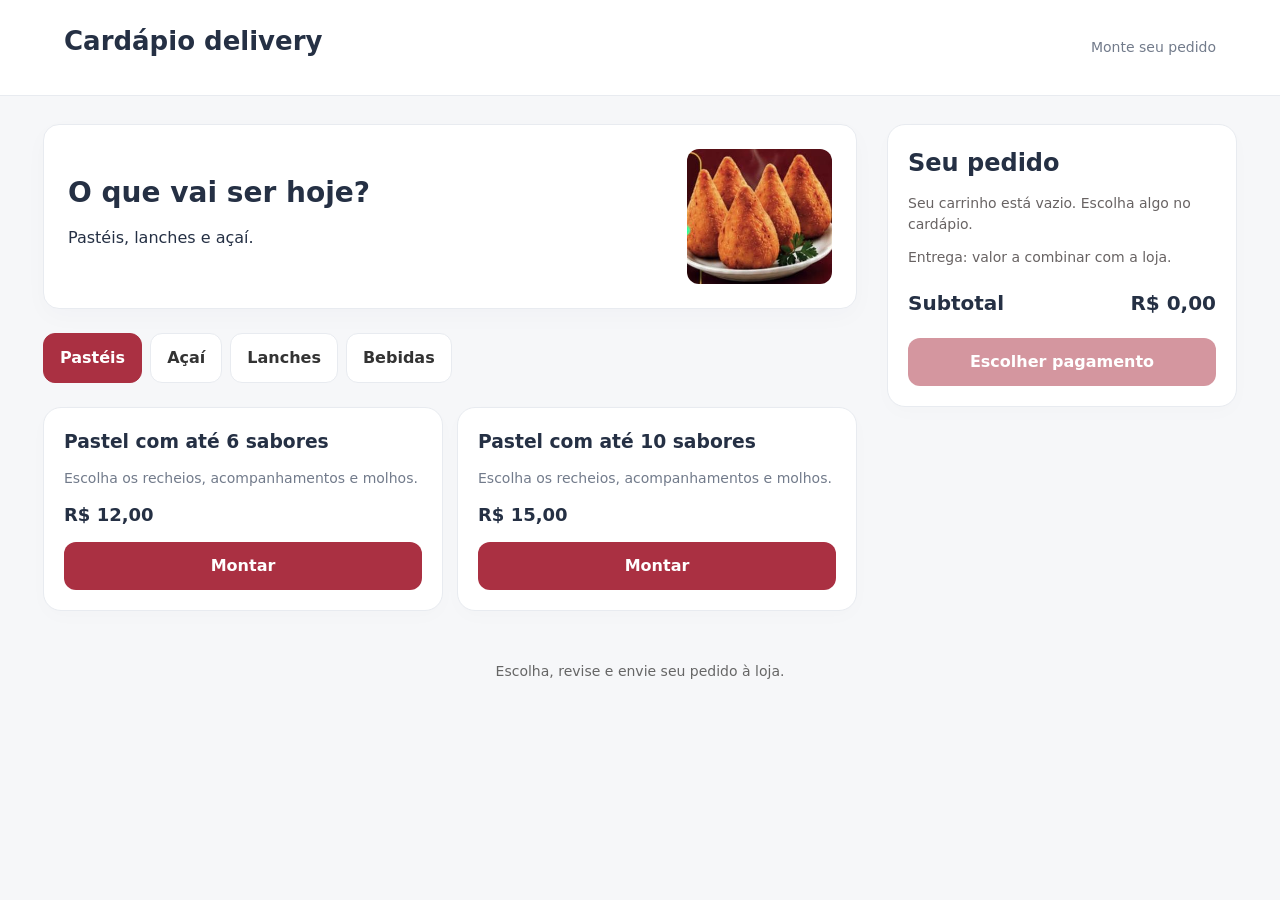
==== index.html @ d01039b7 "Publica portal de pedidos com checkout e envio pelo WhatsApp" ====
<!DOCTYPE html><html lang="pt-BR"><meta charset="UTF-8"><meta name="viewport" content="width=device-width, initial-scale=1"><title>Cardápio • Delivery</title><style>
*{box-sizing:border-box}body{margin:0;background:#f5f5f5;color:#242020;font:16px/1.5 system-ui}header{background:#771b25;color:white;padding:22px 5%;display:flex;justify-content:space-between;align-items:center}h1,h2,h3,p{margin:0 0 12px}h1{font-size:26px}button,input,textarea{font:inherit}button{cursor:pointer;border:0;border-radius:10px;padding:12px 16px;background:#771b25;color:white;font-weight:650}button:disabled{opacity:.5;cursor:default}button.secondary{background:#eee;color:#333}main{max-width:1250px;margin:auto;padding:28px;display:grid;grid-template-columns:1fr 350px;gap:30px}.intro{display:flex;align-items:center;justify-content:space-between;background:#ffe7a0;border-radius:16px;padding:24px;margin-bottom:24px}.intro img{width:145px;height:135px;object-fit:cover;border-radius:12px}.intro h2{font-size:30px}nav{display:flex;gap:8px;flex-wrap:wrap;margin-bottom:24px}nav button{background:white;color:#333}nav button.active{background:#771b25;color:white}.grid{display:grid;grid-template-columns:repeat(2,1fr);gap:14px}.card,aside{background:white;border:1px solid #e5e1e1;border-radius:14px;padding:20px}.card{display:flex;flex-direction:column;align-items:start}.card p{color:#666;font-size:14px;flex:1}.card strong{margin-bottom:14px;font-size:18px}.card button{width:100%}aside{position:sticky;top:20px;align-self:start}.muted{color:#686363;font-size:14px}.line{padding:14px 0;border-bottom:1px solid #eee}.qty{display:flex;gap:12px;align-items:center;margin-top:10px}.qty button{padding:4px 12px}.total{display:flex;justify-content:space-between;margin:20px 0;font-size:20px;font-weight:750}dialog{border:0;border-radius:18px;padding:25px;width:min(650px,94vw);max-height:90vh;overflow:auto}dialog::backdrop{background:#0009}.close{float:right;background:#eee;color:#333;padding:6px 12px}label{display:block;margin:12px 0 5px}input,textarea{width:100%;padding:11px;border:1px solid #bbb;border-radius:8px}input[type=checkbox],input[type=radio]{width:auto}.payment-option{padding:14px;background:#f5f5f5;border-radius:10px} [hidden]{display:none!important}.options{display:grid;grid-template-columns:1fr 1fr;gap:5px}.options label{background:#f5f5f5;padding:9px;border-radius:8px;margin:0;font-size:14px}.actions{display:flex;gap:10px;margin-top:20px;flex-wrap:wrap}.fields{display:grid;grid-template-columns:1fr 1fr;gap:0 15px}pre{white-space:pre-wrap;overflow-wrap:anywhere;background:#dcf8d3;color:#152b18;border:1px solid #c6e6bd;padding:20px;border-radius:10px;font:15px/1.55 system-ui}pre strong{font-weight:750}#review{width:min(540px,94vw)}.error{color:#a01929}.wide{width:100%}details{margin-top:20px}summary{cursor:pointer;font-size:14px}footer{text-align:center;padding:22px;color:#666;font-size:14px}@media(max-width:800px){main{grid-template-columns:1fr;padding:16px;gap:20px}aside{position:static}.intro{padding:18px}.intro h2{font-size:24px}.intro img{width:100px;height:100px}.grid{gap:10px}.card{padding:15px}.fields{grid-template-columns:1fr}header{padding:18px}h1{font-size:22px}}@media(max-width:400px){.grid{grid-template-columns:1fr}.options{grid-template-columns:1fr}}

body{background:#f6f7f9;color:#253044}header{background:#fff;color:#253044;border-bottom:1px solid #e8ebf0}header span{font-size:14px;color:#727b8b}.intro{background:#fff;border:1px solid #e8ebf0;box-shadow:0 8px 24px #26324b06}.intro h2{font-size:28px}.card,aside{border-color:#e8ebf0;border-radius:18px;box-shadow:0 6px 20px #26324b04}.card{transition:transform .15s,box-shadow .15s}.card:hover{transform:translateY(-2px);box-shadow:0 12px 25px #26324b0c}.card p{color:#727b8b}button{background:#aa3042;border-radius:12px;transition:background .15s,transform .15s}button:hover{filter:brightness(.96)}button:focus-visible,input:focus-visible,textarea:focus-visible{outline:3px solid #bd718666;outline-offset:3px}nav button{border:1px solid #e8ebf0}nav button.active{background:#aa3042;border-color:#aa3042}dialog{padding:28px;border-radius:24px;box-shadow:0 24px 80px #19253f30}dialog::backdrop{background:#17223866;backdrop-filter:blur(4px)}input,textarea{border-color:#dce1e8;background:#fff}input[type=checkbox],input[type=radio]{accent-color:#aa3042}.options label{background:#fff;border:1px solid #e4e8ed;padding:12px;transition:border-color .15s}.options label:has(input:checked){border-color:#aa3042;background:#fff3f5}.options label:has(input:disabled:not(:checked)){opacity:.45}.counter{font-size:14px;color:#68758a;margin:4px 0 12px}.counter.full{color:#aa3042}.payment-option{display:flex;gap:14px;align-items:center;background:#fff;border:1px solid #e4e8ed;padding:16px;cursor:pointer;transition:.15s}.payment-option:has(input:checked){border-color:#aa3042;background:#fff3f5;box-shadow:0 0 0 1px #aa3042}.pay-icon{display:flex;align-items:center;justify-content:center;width:46px;height:46px;flex-shrink:0;background:#f2f4f8;border-radius:12px;font-size:25px}.pay-icon.pix{color:#168a7e;background:#e7f7f2}.pay-text{flex:1}.pay-text strong,.pay-text small{display:block}.pay-text small{color:#738096;font-size:14px;font-weight:400}.checkout-section{margin:20px 0;border-bottom:1px solid #e9edf2;padding-bottom:18px}.checkout-section h3{font-size:16px;margin-bottom:10px}.checkout-section p{margin:6px 0;font-size:15px}.checkout-item{padding:12px 0}.checkout-item+.checkout-item{border-top:1px solid #edf0f5}.checkout-item p{color:#66748a;font-size:14px}.checkout-total{display:flex;justify-content:space-between;font-size:22px;font-weight:750;margin-bottom:8px}.checkout-code{font-size:14px;color:#738096}#review{width:min(600px,94vw)}#review .actions{display:grid;grid-template-columns:1fr 1fr}#review #send{grid-column:1/-1;background:#16834d}#review #copy{grid-column:1/-1;background:#f4f6f9;color:#69758a}@media(prefers-reduced-motion:reduce){*{transition:none!important}}@media(max-width:500px){dialog{padding:20px}.intro h2{font-size:24px}.pay-icon{width:40px;height:40px}.card h3{font-size:17px}}
.fulfillment{border:0;padding:0;margin:20px 0}.fulfillment legend{font-weight:650;margin-bottom:6px}.fulfillment .payment-option{margin:10px 0} </style><header><h1>Cardápio delivery</h1><span>Monte seu pedido</span></header><main><section><div class="intro"><div><h2>O que vai ser hoje?</h2><p>Pastéis, lanches e açaí.</p></div><img src="[data-uri]" alt="Coxinhas"></div><nav id="nav" aria-label="Categorias"></nav><div id="products" class="grid"></div></section><aside><h2>Seu pedido</h2><div id="cart"></div><p class="muted">Entrega: valor a combinar com a loja.</p><div class="total"><span>Subtotal</span><span id="total"></span></div><button class="wide" id="checkout">Escolher pagamento</button></aside></main><footer>Escolha, revise e envie seu pedido à loja.</footer><dialog id="custom"><button class="close" type="button" onclick="this.parentElement.close()" aria-label="Fechar">×</button><form id="customForm"><h2 id="customTitle"></h2><div id="choices"></div><label for="notes">Observações do item</label><textarea id="notes" rows="2" maxlength="400" placeholder="Alguma preferência?"></textarea><p id="customError" class="error" role="alert"></p><div class="actions"><button type="submit">Adicionar ao pedido · <span id="customPrice"></span></button></div></form></dialog><dialog id="payment"><button class="close" type="button" onclick="this.parentElement.close()" aria-label="Fechar">×</button><h2>Como deseja pagar?</h2><form id="paymentForm"><label class="payment-option"><span class="pay-icon pix" aria-hidden="true">◈</span><span class="pay-text"><strong>PIX</strong><small>Rápido e prático</small></span><input type="radio" name="method" value="PIX" required></label><label class="payment-option"><span class="pay-icon " aria-hidden="true">💳</span><span class="pay-text"><strong>Cartão de crédito</strong><small>Pague no crédito</small></span><input type="radio" name="method" value="CARTÃO DE CRÉDITO"></label><label class="payment-option"><span class="pay-icon " aria-hidden="true">💳</span><span class="pay-text"><strong>Cartão de débito</strong><small>Pague no débito</small></span><input type="radio" name="method" value="CARTÃO DE DÉBITO"></label><label class="payment-option"><span class="pay-icon " aria-hidden="true">💵</span><span class="pay-text"><strong>Dinheiro</strong><small>Informe se precisa de troco</small></span><input type="radio" name="method" value="DINHEIRO"></label><div id="cashFields" hidden><label for="needsChange"><input id="needsChange" type="checkbox"> Preciso de troco</label><div id="cashAmountBox" hidden><label for="cashAmount">Troco para quanto? (R$)</label><input id="cashAmount" type="number" min="0.01" step="0.01" inputmode="decimal" placeholder="Ex.: 50,00"><p class="muted">O troco final depende do valor da entrega, que será confirmado pela loja.</p></div></div><p class="muted">A escolha será informada à loja. Não há cobrança pelo site.</p><p id="paymentError" class="error" role="alert"></p><button type="submit">Continuar para dados de entrega</button></form></dialog><dialog id="delivery"><button class="close" type="button" onclick="this.parentElement.close()" aria-label="Fechar">×</button><h2>Seus dados</h2><form id="deliveryForm"><div class="fields"><div><label for="name">Nome do cliente *</label><input id="name" name="name" required autocomplete="name" maxlength="100"></div><div><label for="phone">Telefone de contato *</label><input id="phone" name="phone" type="tel" required autocomplete="tel" maxlength="15" inputmode="numeric" placeholder="(81) 99999-9999" pattern="\([1-9][0-9]\) 9[0-9]{4}-[0-9]{4}" title="Informe DDD com 2 dígitos e celular com 9 dígitos, começando por 9."></div></div><fieldset class="fulfillment"><legend>Como deseja receber?</legend><label class="payment-option"><span aria-hidden="true">🛵</span><span class="pay-text"><strong>Entrega</strong><small>Receber no seu endereço</small></span><input type="radio" name="fulfillment" value="delivery" required></label><label class="payment-option"><span aria-hidden="true">🛍️</span><span class="pay-text"><strong>Retirada</strong><small>Buscar na loja</small></span><input type="radio" name="fulfillment" value="pickup"></label></fieldset><div id="addressFields" class="fields" hidden><div><label for="street">Rua *</label><input id="street" name="street" disabled autocomplete="address-line1" maxlength="150"></div><div><label for="number">Número da casa *</label><input id="number" name="number" disabled placeholder="Número ou S/N" maxlength="20"></div><div><label for="district">Bairro *</label><input id="district" name="district" disabled maxlength="100"></div><div><label for="reference">Ponto de referência</label><input id="reference" name="reference" disabled maxlength="150"></div></div><p class="muted">Seus dados entram apenas na mensagem do pedido.</p><p id="deliveryError" class="error" role="alert"></p><div class="actions"><button type="button" id="backPayment" class="secondary">Voltar ao pagamento</button><button type="submit">Revisar pedido</button></div></form></dialog><dialog id="review"><button class="close" type="button" onclick="this.parentElement.close()" aria-label="Fechar">×</button><h2>Revise seu pedido</h2><div id="checkoutSummary"></div><p class="muted">Tudo certo? Envie seu pedido pelo WhatsApp e aguarde a confirmação da loja.</p><p id="sendError" class="error" role="alert"></p><div class="actions"><button id="send">Enviar pelo WhatsApp</button><button id="copy" class="secondary">Copiar comanda</button><button id="editPayment" class="secondary">Editar pagamento</button><button id="edit" class="secondary">Editar entrega</button></div></dialog><script>
// Configuração da loja: número no formato 55 + DDD + celular.
// Deixe vazio para escolher o destinatário no WhatsApp durante os testes.
const STORE_WHATSAPP = '';
const STORE_NAME = 'Cardápio delivery';
const money=v=>v.toLocaleString('pt-BR',{style:'currency',currency:'BRL'});
const products=[['Pastel com até 6 sabores',12,'Pastéis','Escolha os recheios, acompanhamentos e molhos.','pastel',6],['Pastel com até 10 sabores',15,'Pastéis','Escolha os recheios, acompanhamentos e molhos.','pastel',10],['Açaí 300 ml',10,'Açaí','Até 4 acompanhamentos, 2 frutas e 1 calda.','acai',4],['Açaí 500 ml',15,'Açaí','Até 6 acompanhamentos, 2 frutas e 2 caldas.','acai',6],['Coxinha de frango',6,'Lanches','',null],['Coxinha de charque com requeijão',8.5,'Lanches','',null],['Batata especial P',12,'Lanches','Com cheddar e bacon.',null],['Batata especial M',15,'Lanches','Com cheddar e bacon.',null],['Batata simples P',7,'Lanches','',null],['Batata simples M',10,'Lanches','',null],['Empada doce',5,'Lanches','',null],['Guaraná Antarctica 1 litro',7,'Bebidas','',null],['Coca-Cola 1,5 litro',11,'Bebidas','',null],['Coca-Cola 350 ml',6,'Bebidas','',null],['Coca-Cola Zero 350 ml',6,'Bebidas','',null],['Guaraná Antarctica 200 ml',3.5,'Bebidas','',null],['Fanta 250 ml',4,'Bebidas','',null],['Suco de maracujá 300 ml',6,'Bebidas','',null],['Suco de acerola 300 ml',6,'Bebidas','',null]];
const flavors=['Bacon','Calabresa','Camarão','Carne moída','Cream cheese','Charque','Catupiry','Cheddar','Frango','Ovo de codorna','Presunto','Queijo coalho','Queijo mussarela','Carne de sol'];
const sides=['Paçoca','Leite em pó','Granola','Amendoim picado','Farelo de amendoim','Creme de avelã','Sucrilhos','Jujuba','M&M'];const extras=['Banana','Uva','Chocoball','Jujuba','Sucrilhos','M&M','Paçoca','Leite em pó','Granola','Amendoim picado','Farelo de amendoim','Creme de avelã'];let cart=[],selected,category='Pastéis',command='',orderId='',orderDate=null,paymentChoice=null,shopName=STORE_NAME;
const $=id=>document.getElementById(id);const esc=s=>String(s).replace(/[&<>"']/g,c=>({'&':'&amp;','<':'&lt;','>':'&gt;','"':'&quot;',"'":'&#39;'}[c]));
function render(){ $('nav').innerHTML=['Pastéis','Açaí','Lanches','Bebidas'].map(c=>`<button class="${c===category?'active':''}" onclick="category='${c}';render()">${c}</button>`).join('');$('products').innerHTML=products.map((p,i)=>p[2]===category?`<article class="card"><h3>${p[0]}</h3><p>${p[3]}</p><strong>${money(p[1])}</strong><button onclick="choose(${i})">${p[4]?'Montar':'Adicionar'}</button></article>`:'').join('');$('cart').innerHTML=cart.length?cart.map((p,i)=>`<div class="line"><b>${esc(p.name)}</b><div class="muted">${esc(p.details)}</div><div class="qty"><button aria-label="Diminuir quantidade de ${esc(p.name)}" onclick="change(${i},-1)">−</button><span>${p.qty}</span><button aria-label="Aumentar quantidade de ${esc(p.name)}" onclick="change(${i},1)">+</button><strong style="margin-left:auto">${money(p.price*p.qty)}</strong></div></div>`).join(''):'<p class="muted">Seu carrinho está vazio. Escolha algo no cardápio.</p>';$('total').textContent=money(cart.reduce((t,p)=>t+p.price*p.qty,0));$('checkout').disabled=!cart.length}
function change(i,d){cart[i].qty+=d;if(!cart[i].qty)cart.splice(i,1);render()}
function group(title,values,key,limit,extra=false){return `<h3 style="margin-top:20px">${title}</h3>${limit?`<p class="counter" data-counter="${key}" aria-live="polite">0 de ${limit} selecionados</p>`:''}<div class="options" ${limit?`data-limit="${limit}" data-key="${key}"`:''}>${values.map(v=>`<label><input type="checkbox" name="${key}" value="${esc(v)}" data-extra="${extra?1:0}"> ${v}${extra?' + R$ 1,50':''}</label>`).join('')}</div>`}
function choose(i){selected=products[i];if(!selected[4]){add(selected[0],selected[1],'');return}$('customTitle').textContent=selected[0];$('notes').value='';$('customError').textContent='';if(selected[4]==='pastel'){$('choices').innerHTML=group('Recheios',flavors,'flavors',selected[5])+group('Acompanhamentos',['Tomate','Cebola','Uva passa','Orégano','Ervilha','Milho'],'sides')+group('Molhos',['Ketchup','Maionese','Mostarda','Barbecue','Maionese temperada','Creme de alho'],'sauces')+'<label><input type="checkbox" name="mayo"> Maionese temperada extra (+ R$ 2,00)</label><h3>Repetir recheios</h3><p class="muted">Cada repetição custa R$ 2,00 e conta no limite de sabores. Camarão, carne de sol e charque não podem ser repetidos.</p><div class="options">'+flavors.filter(v=>!['Camarão','Carne de sol','Charque'].includes(v)).map(v=>`<label>${v}<input type="number" min="0" max="${selected[5]-1}" value="0" name="repeat" data-flavor="${v}" aria-label="Repetições de ${v}"></label>`).join('')+'</div>'}else{$('choices').innerHTML=group('Frutas',['Banana','Uva'],'fruits',2)+group('Acompanhamentos',sides,'sides',selected[5])+group('Caldas',['Leite condensado','Chocolate','Morango'],'sauces',selected[5]===4?1:2)+group('Adicionais',extras,'extras',null,true)}$('customPrice').textContent=money(selected[1]);syncLimits();$('custom').showModal()}
function vals(key){return [...$('customForm').querySelectorAll(`input[name="${key}"]:checked`)].map(x=>x.value)}
function price(){return selected[1]+vals('extras').length*1.5+($('customForm').querySelector('[name=mayo]:checked')?2:0)+[...$('customForm').querySelectorAll('[name=repeat]')].reduce((t,x)=>t+Number(x.value||0)*2,0)}

function syncLimits(){
const form=$('customForm');const repeatInputs=[...form.querySelectorAll('[name=repeat]')];
for(const input of repeatInputs){const active=vals('flavors').includes(input.dataset.flavor);if(!active)input.value=0;input.disabled=!active;input.value=String(Math.max(0,Math.trunc(Number(input.value)||0)))}
let repeats=repeatInputs.reduce((t,x)=>t+Number(x.value),0);
if(selected[4]==='pastel'){let spare=Math.max(0,selected[5]-vals('flavors').length);for(const input of repeatInputs){input.value=String(Math.min(Number(input.value),spare));spare-=Number(input.value)}repeats=repeatInputs.reduce((t,x)=>t+Number(x.value),0);for(const input of repeatInputs)input.max=String(Math.max(0,selected[5]-vals('flavors').length-repeats+Number(input.value)))}
for(const group of form.querySelectorAll('[data-limit]')){const limit=Number(group.dataset.limit),key=group.dataset.key;const inputs=[...group.querySelectorAll('input[type=checkbox]')];const count=inputs.filter(x=>x.checked).length+(key==='flavors'?repeats:0);for(const input of inputs)input.disabled=!input.checked&&count>=limit;const counter=form.querySelector(`[data-counter="${key}"]`);counter.textContent=`${count} de ${limit} selecionados${count>=limit?' · Limite atingido':''}`;counter.classList.toggle('full',count>=limit)}
$('customPrice').textContent=money(price());
}
$('customForm').addEventListener('input',syncLimits);

$('customForm').onsubmit=e=>{e.preventDefault();let f=vals('flavors'),s=vals('sides'),c=vals('sauces'),fr=vals('fruits'),ex=vals('extras');let repeats=[...$('customForm').querySelectorAll('[name=repeat]')].filter(x=>Number(x.value)>0);let r=repeats.reduce((t,x)=>t+Number(x.value),0);let error='';if(selected[4]==='pastel'){if(!f.length)error='Escolha pelo menos um recheio.';else if(f.length+r>selected[5])error='A quantidade de sabores ultrapassa o limite deste pastel.';else if(repeats.some(x=>!f.includes(x.dataset.flavor)))error='Selecione o recheio antes de pedir a repetição.'}else if(s.length>selected[5]||c.length>(selected[5]===4?1:2)||fr.length>2)error='A quantidade de acompanhamentos ou caldas ultrapassa o limite.';if(error){$('customError').textContent=error;return}let details=[];for(const [label,v] of [['Sabores',f],['Frutas',fr],['Acompanhamentos',s],[selected[4]==='acai'?'Caldas':'Molhos',c],['Adicionais',ex]])if(v.length)details.push(label+': '+v.join(', '));if(r)details.push('Repetições: '+repeats.map(x=>x.dataset.flavor+' +'+x.value).join(', '));if($('customForm').querySelector('[name=mayo]:checked'))details.push('Adicional: Maionese temperada extra');if($('notes').value.trim())details.push('Observação: '+$('notes').value.trim());add(selected[0],price(),details.join(' • '));$('custom').close()};
function add(name,price,details){let same=cart.find(x=>x.name===name&&x.details===details&&x.price===price);if(same)same.qty++;else cart.push({name,price,details,qty:1});render()}

const subtotal=()=>cart.reduce((t,p)=>t+p.qty*p.price,0);
function validatePayment(method,needsChange,amount,total){if(!['PIX','CARTÃO DE CRÉDITO','CARTÃO DE DÉBITO','DINHEIRO'].includes(method))return 'Escolha uma forma de pagamento.';if(method==='DINHEIRO'&&needsChange&&(!Number.isFinite(amount)||amount<total||amount<=0))return 'Informe um valor para troco igual ou maior que o subtotal.';return ''}
function syncCash(){const isCash=$('paymentForm').querySelector('[name=method]:checked')?.value==='DINHEIRO';$('cashFields').hidden=!isCash;$('cashAmountBox').hidden=!isCash||!$('needsChange').checked;$('cashAmount').required=isCash&&$('needsChange').checked;$('paymentError').textContent=''}
$('checkout').onclick=()=>$('payment').showModal();
$('paymentForm').addEventListener('change',syncCash);
$('paymentForm').onsubmit=e=>{e.preventDefault();const method=new FormData(e.target).get('method');const needsChange=method==='DINHEIRO'&&$('needsChange').checked;const amount=Number($('cashAmount').value);const error=validatePayment(method,needsChange,amount,subtotal());if(error){$('paymentError').textContent=error;return}paymentChoice={method,needsChange,amount:needsChange?amount:null};$('payment').close();$('delivery').showModal()};
$('backPayment').onclick=()=>{$('delivery').close();$('payment').showModal()};
$('editPayment').onclick=()=>{$('review').close();$('payment').showModal()};



let sessionSequence=0;
function createOrderId(){let next=++sessionSequence;try{const prev=Number(localStorage.getItem('delivery-order-sequence')||0);next=(Number.isSafeInteger(prev)&&prev>=0?prev:0)+1;localStorage.setItem('delivery-order-sequence',String(next));sessionSequence=next}catch{}return 'PEDIDO-#'+next}
function formatCommand(items,data,id,date,payment,storeTitle){
const blocks=items.map((p,i)=>{
const lines=[`*${p.qty}X — ${p.name}*`];
if(p.details){for(const detail of p.details.split(' • ')){const at=detail.indexOf(':');if(at>=0)lines.push(`*${detail.slice(0,at)}:* ${detail.slice(at+1).trim()}`);else lines.push(detail)}}
return lines.join('\n');
});
const payLines=[`FORMA DE PAGAMENTO: ${payment.method}`];
if(payment.method==='DINHEIRO'){payLines.push(`PRECISA DE TROCO: ${payment.needsChange?'SIM':'NÃO'}`);if(payment.needsChange)payLines.push(`TROCO PARA: ${money(payment.amount)}`,data.fulfillment==='pickup'?'TROCO: '+money(payment.amount-items.reduce((t,p)=>t+p.qty*p.price,0)):'TROCO FINAL: CONFIRMAR APÓS O VALOR DA ENTREGA')}
return [`*${storeTitle||'CARDÁPIO DELIVERY'}*`,`*${id}*`,`DATA: ${date.toLocaleDateString('pt-BR')} — HORA: ${date.toLocaleTimeString('pt-BR')}`,'',`CLIENTE: ${data.name.trim()}`,`CONTATO: ${data.phone.trim()}`,'','────────────',...blocks.flatMap((b,i)=>i?['────────────',b]:[b]),'','────────────',`*SUBTOTAL: ${money(items.reduce((t,p)=>t+p.qty*p.price,0))}*`,...payLines,...(data.fulfillment==='pickup'?['RETIRADA: SEM TAXA DE ENTREGA']:['ENTREGA: VALOR A COMBINAR']),'TOTAL FINAL: CONFIRMAR COM A LOJA',...fulfillmentLines(data)].join('\n').toLocaleUpperCase('pt-BR');
}


function syncFulfillment(){const delivery=$('deliveryForm').querySelector('[name=fulfillment]:checked')?.value==='delivery';$('addressFields').hidden=!delivery;for(const id of ['street','number','district','reference']){$(id).disabled=!delivery;$(id).required=delivery&&id!=='reference'}}
$('deliveryForm').addEventListener('change',syncFulfillment);
function fulfillmentLines(data){return data.fulfillment==='pickup'?['','*RETIRADA NA LOJA*']:['','*ENDEREÇO DE ENTREGA*',`RUA: ${data.street.trim()}`,`NÚMERO: ${data.number.trim()}`,`BAIRRO: ${data.district.trim()}`,`REFERÊNCIA: ${data.reference.trim()||'NÃO INFORMADA'}`]}
function validPhone(value){return /^[1-9]\d9\d{8}$/.test(value.replace(/\D/g,''))}
function maskPhone(value){const d=value.replace(/\D/g,'').slice(0,11);if(!d)return '';if(d.length<=2)return '('+d;return '('+d.slice(0,2)+') '+d.slice(2,7)+(d.length>7?'-'+d.slice(7):'')}
$('phone').addEventListener('input',e=>{e.target.value=maskPhone(e.target.value);e.target.setCustomValidity('')});
$('phone').addEventListener('blur',e=>{if(e.target.value)e.target.setCustomValidity(validPhone(e.target.value)?'':'Informe DDD e celular com 9 dígitos, começando por 9.')});
function renderCheckout(data){
$('checkoutSummary').innerHTML=`<div class="checkout-code">${esc(orderId)}</div><section class="checkout-section"><h3>Itens do pedido</h3>${cart.map(p=>`<div class="checkout-item"><strong>${p.qty}× ${esc(p.name)}</strong>${p.details.split(' • ').filter(Boolean).map(d=>`<p>${esc(d)}</p>`).join('')}</div>`).join('')}</section><section class="checkout-section"><div class="checkout-total"><span>Subtotal</span><span>${money(subtotal())}</span></div><p class="muted">${data.fulfillment==='pickup'?'Retirada na loja, sem taxa de entrega.':'Entrega a combinar com a loja.'}</p><h3 style="margin-top:18px">Pagamento</h3><p>${esc({'PIX':'PIX','CARTÃO DE CRÉDITO':'Cartão de crédito','CARTÃO DE DÉBITO':'Cartão de débito','DINHEIRO':'Dinheiro'}[paymentChoice.method])}</p>${paymentChoice.method==='DINHEIRO'?`<p>${paymentChoice.needsChange?'Troco para '+money(paymentChoice.amount):'Não precisa de troco'}</p>`:''}</section><section class="checkout-section"><h3>${data.fulfillment==='pickup'?'Retirada na loja':'Entrega'}</h3><p><strong>${esc(data.name)}</strong> · ${esc(data.phone)}</p>${data.fulfillment==='delivery'?`<p>${esc(data.street)}, ${esc(data.number)} · ${esc(data.district)}</p>${data.reference.trim()?`<p>Referência: ${esc(data.reference)}</p>`:''}`:'<p>Você vai buscar o pedido na loja.</p>'}</section>`;
}

$('deliveryForm').onsubmit=e=>{e.preventDefault();const data=Object.fromEntries(new FormData(e.target));if(!['delivery','pickup'].includes(data.fulfillment)){$('deliveryError').textContent='Escolha entrega ou retirada.';return}if(Object.entries(data).some(([k,v])=>k!=='reference'&&!v.trim())){$('deliveryError').textContent='Preencha os campos obrigatórios.';return}if(!validPhone(data.phone)){$('deliveryError').textContent='Informe DDD com 2 dígitos e celular com 9 dígitos, começando por 9.';return}$('deliveryError').textContent='';if(!paymentChoice||validatePayment(paymentChoice.method,paymentChoice.needsChange,paymentChoice.amount,subtotal())){$('deliveryError').textContent='Revise a forma de pagamento e o valor para troco.';return}if(!orderId){orderId=createOrderId();orderDate=new Date()}command=formatCommand(cart,data,orderId,orderDate,paymentChoice,shopName);renderCheckout(data);$('sendError').textContent='';$('delivery').close();$('review').showModal()};

function whatsappLink(text,number=STORE_WHATSAPP){const digits=number.replace(/\D/g,'');return 'https://wa.me/'+(digits||'')+'?text='+encodeURIComponent(text)}
$('send').onclick=()=>{window.location.assign(whatsappLink(command))};
$('copy').onclick=async()=>{try{await navigator.clipboard.writeText(command);$('copy').textContent='Pedido copiado'}catch{$('sendError').textContent='Não foi possível copiar. Use o botão de envio pelo WhatsApp.'}};$('edit').onclick=()=>{$('review').close();$('delivery').showModal()};document.querySelector('header h1').textContent=STORE_NAME;document.title=STORE_NAME+' · Delivery';render();
</script></html>
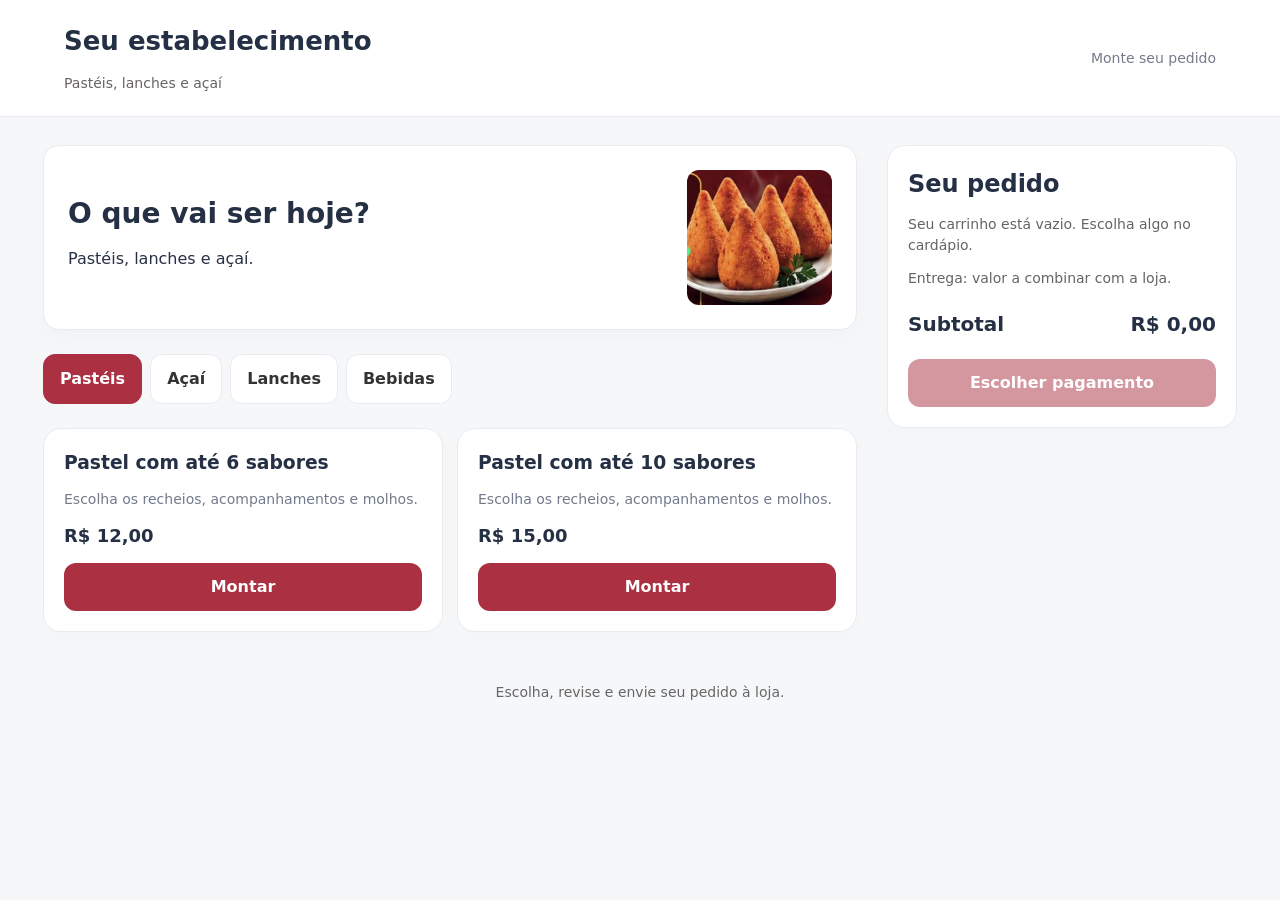
==== commit 4b142504: "Carrega identidade externa e preserva pedidos locais com total de retirada" ====
--- a/index.html
+++ b/index.html
@@ -2,17 +2,15 @@
 *{box-sizing:border-box}body{margin:0;background:#f5f5f5;color:#242020;font:16px/1.5 system-ui}header{background:#771b25;color:white;padding:22px 5%;display:flex;justify-content:space-between;align-items:center}h1,h2,h3,p{margin:0 0 12px}h1{font-size:26px}button,input,textarea{font:inherit}button{cursor:pointer;border:0;border-radius:10px;padding:12px 16px;background:#771b25;color:white;font-weight:650}button:disabled{opacity:.5;cursor:default}button.secondary{background:#eee;color:#333}main{max-width:1250px;margin:auto;padding:28px;display:grid;grid-template-columns:1fr 350px;gap:30px}.intro{display:flex;align-items:center;justify-content:space-between;background:#ffe7a0;border-radius:16px;padding:24px;margin-bottom:24px}.intro img{width:145px;height:135px;object-fit:cover;border-radius:12px}.intro h2{font-size:30px}nav{display:flex;gap:8px;flex-wrap:wrap;margin-bottom:24px}nav button{background:white;color:#333}nav button.active{background:#771b25;color:white}.grid{display:grid;grid-template-columns:repeat(2,1fr);gap:14px}.card,aside{background:white;border:1px solid #e5e1e1;border-radius:14px;padding:20px}.card{display:flex;flex-direction:column;align-items:start}.card p{color:#666;font-size:14px;flex:1}.card strong{margin-bottom:14px;font-size:18px}.card button{width:100%}aside{position:sticky;top:20px;align-self:start}.muted{color:#686363;font-size:14px}.line{padding:14px 0;border-bottom:1px solid #eee}.qty{display:flex;gap:12px;align-items:center;margin-top:10px}.qty button{padding:4px 12px}.total{display:flex;justify-content:space-between;margin:20px 0;font-size:20px;font-weight:750}dialog{border:0;border-radius:18px;padding:25px;width:min(650px,94vw);max-height:90vh;overflow:auto}dialog::backdrop{background:#0009}.close{float:right;background:#eee;color:#333;padding:6px 12px}label{display:block;margin:12px 0 5px}input,textarea{width:100%;padding:11px;border:1px solid #bbb;border-radius:8px}input[type=checkbox],input[type=radio]{width:auto}.payment-option{padding:14px;background:#f5f5f5;border-radius:10px} [hidden]{display:none!important}.options{display:grid;grid-template-columns:1fr 1fr;gap:5px}.options label{background:#f5f5f5;padding:9px;border-radius:8px;margin:0;font-size:14px}.actions{display:flex;gap:10px;margin-top:20px;flex-wrap:wrap}.fields{display:grid;grid-template-columns:1fr 1fr;gap:0 15px}pre{white-space:pre-wrap;overflow-wrap:anywhere;background:#dcf8d3;color:#152b18;border:1px solid #c6e6bd;padding:20px;border-radius:10px;font:15px/1.55 system-ui}pre strong{font-weight:750}#review{width:min(540px,94vw)}.error{color:#a01929}.wide{width:100%}details{margin-top:20px}summary{cursor:pointer;font-size:14px}footer{text-align:center;padding:22px;color:#666;font-size:14px}@media(max-width:800px){main{grid-template-columns:1fr;padding:16px;gap:20px}aside{position:static}.intro{padding:18px}.intro h2{font-size:24px}.intro img{width:100px;height:100px}.grid{gap:10px}.card{padding:15px}.fields{grid-template-columns:1fr}header{padding:18px}h1{font-size:22px}}@media(max-width:400px){.grid{grid-template-columns:1fr}.options{grid-template-columns:1fr}}
 
 body{background:#f6f7f9;color:#253044}header{background:#fff;color:#253044;border-bottom:1px solid #e8ebf0}header span{font-size:14px;color:#727b8b}.intro{background:#fff;border:1px solid #e8ebf0;box-shadow:0 8px 24px #26324b06}.intro h2{font-size:28px}.card,aside{border-color:#e8ebf0;border-radius:18px;box-shadow:0 6px 20px #26324b04}.card{transition:transform .15s,box-shadow .15s}.card:hover{transform:translateY(-2px);box-shadow:0 12px 25px #26324b0c}.card p{color:#727b8b}button{background:#aa3042;border-radius:12px;transition:background .15s,transform .15s}button:hover{filter:brightness(.96)}button:focus-visible,input:focus-visible,textarea:focus-visible{outline:3px solid #bd718666;outline-offset:3px}nav button{border:1px solid #e8ebf0}nav button.active{background:#aa3042;border-color:#aa3042}dialog{padding:28px;border-radius:24px;box-shadow:0 24px 80px #19253f30}dialog::backdrop{background:#17223866;backdrop-filter:blur(4px)}input,textarea{border-color:#dce1e8;background:#fff}input[type=checkbox],input[type=radio]{accent-color:#aa3042}.options label{background:#fff;border:1px solid #e4e8ed;padding:12px;transition:border-color .15s}.options label:has(input:checked){border-color:#aa3042;background:#fff3f5}.options label:has(input:disabled:not(:checked)){opacity:.45}.counter{font-size:14px;color:#68758a;margin:4px 0 12px}.counter.full{color:#aa3042}.payment-option{display:flex;gap:14px;align-items:center;background:#fff;border:1px solid #e4e8ed;padding:16px;cursor:pointer;transition:.15s}.payment-option:has(input:checked){border-color:#aa3042;background:#fff3f5;box-shadow:0 0 0 1px #aa3042}.pay-icon{display:flex;align-items:center;justify-content:center;width:46px;height:46px;flex-shrink:0;background:#f2f4f8;border-radius:12px;font-size:25px}.pay-icon.pix{color:#168a7e;background:#e7f7f2}.pay-text{flex:1}.pay-text strong,.pay-text small{display:block}.pay-text small{color:#738096;font-size:14px;font-weight:400}.checkout-section{margin:20px 0;border-bottom:1px solid #e9edf2;padding-bottom:18px}.checkout-section h3{font-size:16px;margin-bottom:10px}.checkout-section p{margin:6px 0;font-size:15px}.checkout-item{padding:12px 0}.checkout-item+.checkout-item{border-top:1px solid #edf0f5}.checkout-item p{color:#66748a;font-size:14px}.checkout-total{display:flex;justify-content:space-between;font-size:22px;font-weight:750;margin-bottom:8px}.checkout-code{font-size:14px;color:#738096}#review{width:min(600px,94vw)}#review .actions{display:grid;grid-template-columns:1fr 1fr}#review #send{grid-column:1/-1;background:#16834d}#review #copy{grid-column:1/-1;background:#f4f6f9;color:#69758a}@media(prefers-reduced-motion:reduce){*{transition:none!important}}@media(max-width:500px){dialog{padding:20px}.intro h2{font-size:24px}.pay-icon{width:40px;height:40px}.card h3{font-size:17px}}
-.fulfillment{border:0;padding:0;margin:20px 0}.fulfillment legend{font-weight:650;margin-bottom:6px}.fulfillment .payment-option{margin:10px 0} </style><header><h1>Cardápio delivery</h1><span>Monte seu pedido</span></header><main><section><div class="intro"><div><h2>O que vai ser hoje?</h2><p>Pastéis, lanches e açaí.</p></div><img src="[data-uri]" alt="Coxinhas"></div><nav id="nav" aria-label="Categorias"></nav><div id="products" class="grid"></div></section><aside><h2>Seu pedido</h2><div id="cart"></div><p class="muted">Entrega: valor a combinar com a loja.</p><div class="total"><span>Subtotal</span><span id="total"></span></div><button class="wide" id="checkout">Escolher pagamento</button></aside></main><footer>Escolha, revise e envie seu pedido à loja.</footer><dialog id="custom"><button class="close" type="button" onclick="this.parentElement.close()" aria-label="Fechar">×</button><form id="customForm"><h2 id="customTitle"></h2><div id="choices"></div><label for="notes">Observações do item</label><textarea id="notes" rows="2" maxlength="400" placeholder="Alguma preferência?"></textarea><p id="customError" class="error" role="alert"></p><div class="actions"><button type="submit">Adicionar ao pedido · <span id="customPrice"></span></button></div></form></dialog><dialog id="payment"><button class="close" type="button" onclick="this.parentElement.close()" aria-label="Fechar">×</button><h2>Como deseja pagar?</h2><form id="paymentForm"><label class="payment-option"><span class="pay-icon pix" aria-hidden="true">◈</span><span class="pay-text"><strong>PIX</strong><small>Rápido e prático</small></span><input type="radio" name="method" value="PIX" required></label><label class="payment-option"><span class="pay-icon " aria-hidden="true">💳</span><span class="pay-text"><strong>Cartão de crédito</strong><small>Pague no crédito</small></span><input type="radio" name="method" value="CARTÃO DE CRÉDITO"></label><label class="payment-option"><span class="pay-icon " aria-hidden="true">💳</span><span class="pay-text"><strong>Cartão de débito</strong><small>Pague no débito</small></span><input type="radio" name="method" value="CARTÃO DE DÉBITO"></label><label class="payment-option"><span class="pay-icon " aria-hidden="true">💵</span><span class="pay-text"><strong>Dinheiro</strong><small>Informe se precisa de troco</small></span><input type="radio" name="method" value="DINHEIRO"></label><div id="cashFields" hidden><label for="needsChange"><input id="needsChange" type="checkbox"> Preciso de troco</label><div id="cashAmountBox" hidden><label for="cashAmount">Troco para quanto? (R$)</label><input id="cashAmount" type="number" min="0.01" step="0.01" inputmode="decimal" placeholder="Ex.: 50,00"><p class="muted">O troco final depende do valor da entrega, que será confirmado pela loja.</p></div></div><p class="muted">A escolha será informada à loja. Não há cobrança pelo site.</p><p id="paymentError" class="error" role="alert"></p><button type="submit">Continuar para dados de entrega</button></form></dialog><dialog id="delivery"><button class="close" type="button" onclick="this.parentElement.close()" aria-label="Fechar">×</button><h2>Seus dados</h2><form id="deliveryForm"><div class="fields"><div><label for="name">Nome do cliente *</label><input id="name" name="name" required autocomplete="name" maxlength="100"></div><div><label for="phone">Telefone de contato *</label><input id="phone" name="phone" type="tel" required autocomplete="tel" maxlength="15" inputmode="numeric" placeholder="(81) 99999-9999" pattern="\([1-9][0-9]\) 9[0-9]{4}-[0-9]{4}" title="Informe DDD com 2 dígitos e celular com 9 dígitos, começando por 9."></div></div><fieldset class="fulfillment"><legend>Como deseja receber?</legend><label class="payment-option"><span aria-hidden="true">🛵</span><span class="pay-text"><strong>Entrega</strong><small>Receber no seu endereço</small></span><input type="radio" name="fulfillment" value="delivery" required></label><label class="payment-option"><span aria-hidden="true">🛍️</span><span class="pay-text"><strong>Retirada</strong><small>Buscar na loja</small></span><input type="radio" name="fulfillment" value="pickup"></label></fieldset><div id="addressFields" class="fields" hidden><div><label for="street">Rua *</label><input id="street" name="street" disabled autocomplete="address-line1" maxlength="150"></div><div><label for="number">Número da casa *</label><input id="number" name="number" disabled placeholder="Número ou S/N" maxlength="20"></div><div><label for="district">Bairro *</label><input id="district" name="district" disabled maxlength="100"></div><div><label for="reference">Ponto de referência</label><input id="reference" name="reference" disabled maxlength="150"></div></div><p class="muted">Seus dados entram apenas na mensagem do pedido.</p><p id="deliveryError" class="error" role="alert"></p><div class="actions"><button type="button" id="backPayment" class="secondary">Voltar ao pagamento</button><button type="submit">Revisar pedido</button></div></form></dialog><dialog id="review"><button class="close" type="button" onclick="this.parentElement.close()" aria-label="Fechar">×</button><h2>Revise seu pedido</h2><div id="checkoutSummary"></div><p class="muted">Tudo certo? Envie seu pedido pelo WhatsApp e aguarde a confirmação da loja.</p><p id="sendError" class="error" role="alert"></p><div class="actions"><button id="send">Enviar pelo WhatsApp</button><button id="copy" class="secondary">Copiar comanda</button><button id="editPayment" class="secondary">Editar pagamento</button><button id="edit" class="secondary">Editar entrega</button></div></dialog><script>
-// Configuração da loja: número no formato 55 + DDD + celular.
-// Deixe vazio para escolher o destinatário no WhatsApp durante os testes.
-const STORE_WHATSAPP = '';
-const STORE_NAME = 'Cardápio delivery';
+.fulfillment{border:0;padding:0;margin:20px 0}.fulfillment legend{font-weight:650;margin-bottom:6px}.fulfillment .payment-option{margin:10px 0} .brand{display:flex;align-items:center;gap:16px}.brand img{width:64px;height:64px;border-radius:16px;object-fit:contain;background:white;border:1px solid #e8ebf0}.brand p{margin:4px 0 0}.config-status{max-width:1200px;margin:16px auto;padding:0 24px}#newOrder{grid-column:1/-1;background:white;color:#69758a;border:1px solid #e4e8ed}@media(max-width:600px){header{gap:12px;align-items:flex-start}header>span{display:none}.brand img{width:52px;height:52px}.brand h1{font-size:22px}} :root{--brand-primary:#aa3042}button,nav button.active{background:var(--brand-primary)}.payment-option:has(input:checked),.options label:has(input:checked){border-color:var(--brand-primary)}input[type=radio],input[type=checkbox]{accent-color:var(--brand-primary)} </style><header><div class="brand"><img id="businessLogo" hidden alt=""><div><h1 id="businessName">Carregando cardápio…</h1><p id="businessDescription" class="muted"></p></div></div><span>Monte seu pedido</span></header><p id="configStatus" class="config-status" role="status">Carregando informações do estabelecimento…</p><main><section><div class="intro"><div><h2>O que vai ser hoje?</h2><p>Pastéis, lanches e açaí.</p></div><img src="[data-uri]" alt="Coxinhas"></div><nav id="nav" aria-label="Categorias"></nav><div id="products" class="grid"></div></section><aside><h2>Seu pedido</h2><div id="cart"></div><p class="muted">Entrega: valor a combinar com a loja.</p><div class="total"><span>Subtotal</span><span id="total"></span></div><button class="wide" id="checkout">Escolher pagamento</button></aside></main><footer>Escolha, revise e envie seu pedido à loja.</footer><dialog id="custom"><button class="close" type="button" onclick="this.parentElement.close()" aria-label="Fechar">×</button><form id="customForm"><h2 id="customTitle"></h2><div id="choices"></div><label for="notes">Observações do item</label><textarea id="notes" rows="2" maxlength="400" placeholder="Alguma preferência?"></textarea><p id="customError" class="error" role="alert"></p><div class="actions"><button type="submit">Adicionar ao pedido · <span id="customPrice"></span></button></div></form></dialog><dialog id="payment"><button class="close" type="button" onclick="this.parentElement.close()" aria-label="Fechar">×</button><h2>Como deseja pagar?</h2><form id="paymentForm"><label class="payment-option"><span class="pay-icon pix" aria-hidden="true">◈</span><span class="pay-text"><strong>PIX</strong><small>Rápido e prático</small></span><input type="radio" name="method" value="PIX" required></label><label class="payment-option"><span class="pay-icon " aria-hidden="true">💳</span><span class="pay-text"><strong>Cartão de crédito</strong><small>Pague no crédito</small></span><input type="radio" name="method" value="CARTÃO DE CRÉDITO"></label><label class="payment-option"><span class="pay-icon " aria-hidden="true">💳</span><span class="pay-text"><strong>Cartão de débito</strong><small>Pague no débito</small></span><input type="radio" name="method" value="CARTÃO DE DÉBITO"></label><label class="payment-option"><span class="pay-icon " aria-hidden="true">💵</span><span class="pay-text"><strong>Dinheiro</strong><small>Informe se precisa de troco</small></span><input type="radio" name="method" value="DINHEIRO"></label><div id="cashFields" hidden><label for="needsChange"><input id="needsChange" type="checkbox"> Preciso de troco</label><div id="cashAmountBox" hidden><label for="cashAmount">Troco para quanto? (R$)</label><input id="cashAmount" type="number" min="0.01" step="0.01" inputmode="decimal" placeholder="Ex.: 50,00"><p class="muted">O troco final depende do valor da entrega, que será confirmado pela loja.</p></div></div><p class="muted">A escolha será informada à loja. Não há cobrança pelo site.</p><p id="paymentError" class="error" role="alert"></p><button type="submit">Continuar para dados de entrega</button></form></dialog><dialog id="delivery"><button class="close" type="button" onclick="this.parentElement.close()" aria-label="Fechar">×</button><h2>Seus dados</h2><form id="deliveryForm"><div class="fields"><div><label for="name">Nome do cliente *</label><input id="name" name="name" required autocomplete="name" maxlength="100"></div><div><label for="phone">Telefone de contato *</label><input id="phone" name="phone" type="tel" required autocomplete="tel" maxlength="15" inputmode="numeric" placeholder="(81) 99999-9999" pattern="\([1-9][0-9]\) 9[0-9]{4}-[0-9]{4}" title="Informe DDD com 2 dígitos e celular com 9 dígitos, começando por 9."></div></div><fieldset class="fulfillment"><legend>Como deseja receber?</legend><label class="payment-option"><span aria-hidden="true">🛵</span><span class="pay-text"><strong>Entrega</strong><small>Receber no seu endereço</small></span><input type="radio" name="fulfillment" value="delivery" required></label><label class="payment-option"><span aria-hidden="true">🛍️</span><span class="pay-text"><strong>Retirada</strong><small>Buscar na loja</small></span><input type="radio" name="fulfillment" value="pickup"></label></fieldset><div id="addressFields" class="fields" hidden><div><label for="street">Rua *</label><input id="street" name="street" disabled autocomplete="address-line1" maxlength="150"></div><div><label for="number">Número da casa *</label><input id="number" name="number" disabled placeholder="Número ou S/N" maxlength="20"></div><div><label for="district">Bairro *</label><input id="district" name="district" disabled maxlength="100"></div><div><label for="reference">Ponto de referência</label><input id="reference" name="reference" disabled maxlength="150"></div></div><p class="muted">Seus dados são usados no pedido e salvos neste navegador para recuperar o preenchimento.</p><p id="deliveryError" class="error" role="alert"></p><div class="actions"><button type="button" id="backPayment" class="secondary">Voltar ao pagamento</button><button type="submit">Revisar pedido</button></div></form></dialog><dialog id="review"><button class="close" type="button" onclick="this.parentElement.close()" aria-label="Fechar">×</button><h2>Revise seu pedido</h2><div id="checkoutSummary"></div><p class="muted">Tudo certo? Envie seu pedido pelo WhatsApp e aguarde a confirmação da loja.</p><p id="sendError" class="error" role="alert"></p><div class="actions"><button id="newOrder" class="secondary">Fazer novo pedido</button><button id="send">Enviar pelo WhatsApp</button><button id="copy" class="secondary">Copiar comanda</button><button id="editPayment" class="secondary">Editar pagamento</button><button id="edit" class="secondary">Editar entrega</button></div></dialog><script>
+let business=null;
+const STORE_WHATSAPP=()=>business?.whatsapp||'';
 const money=v=>v.toLocaleString('pt-BR',{style:'currency',currency:'BRL'});
 const products=[['Pastel com até 6 sabores',12,'Pastéis','Escolha os recheios, acompanhamentos e molhos.','pastel',6],['Pastel com até 10 sabores',15,'Pastéis','Escolha os recheios, acompanhamentos e molhos.','pastel',10],['Açaí 300 ml',10,'Açaí','Até 4 acompanhamentos, 2 frutas e 1 calda.','acai',4],['Açaí 500 ml',15,'Açaí','Até 6 acompanhamentos, 2 frutas e 2 caldas.','acai',6],['Coxinha de frango',6,'Lanches','',null],['Coxinha de charque com requeijão',8.5,'Lanches','',null],['Batata especial P',12,'Lanches','Com cheddar e bacon.',null],['Batata especial M',15,'Lanches','Com cheddar e bacon.',null],['Batata simples P',7,'Lanches','',null],['Batata simples M',10,'Lanches','',null],['Empada doce',5,'Lanches','',null],['Guaraná Antarctica 1 litro',7,'Bebidas','',null],['Coca-Cola 1,5 litro',11,'Bebidas','',null],['Coca-Cola 350 ml',6,'Bebidas','',null],['Coca-Cola Zero 350 ml',6,'Bebidas','',null],['Guaraná Antarctica 200 ml',3.5,'Bebidas','',null],['Fanta 250 ml',4,'Bebidas','',null],['Suco de maracujá 300 ml',6,'Bebidas','',null],['Suco de acerola 300 ml',6,'Bebidas','',null]];
 const flavors=['Bacon','Calabresa','Camarão','Carne moída','Cream cheese','Charque','Catupiry','Cheddar','Frango','Ovo de codorna','Presunto','Queijo coalho','Queijo mussarela','Carne de sol'];
-const sides=['Paçoca','Leite em pó','Granola','Amendoim picado','Farelo de amendoim','Creme de avelã','Sucrilhos','Jujuba','M&M'];const extras=['Banana','Uva','Chocoball','Jujuba','Sucrilhos','M&M','Paçoca','Leite em pó','Granola','Amendoim picado','Farelo de amendoim','Creme de avelã'];let cart=[],selected,category='Pastéis',command='',orderId='',orderDate=null,paymentChoice=null,shopName=STORE_NAME;
+const sides=['Paçoca','Leite em pó','Granola','Amendoim picado','Farelo de amendoim','Creme de avelã','Sucrilhos','Jujuba','M&M'];const extras=['Banana','Uva','Chocoball','Jujuba','Sucrilhos','M&M','Paçoca','Leite em pó','Granola','Amendoim picado','Farelo de amendoim','Creme de avelã'];let cart=[],selected,category='Pastéis',command='',orderId='',orderDate=null,paymentChoice=null,shopName='',orderUid='',lastCustomer={};
 const $=id=>document.getElementById(id);const esc=s=>String(s).replace(/[&<>"']/g,c=>({'&':'&amp;','<':'&lt;','>':'&gt;','"':'&quot;',"'":'&#39;'}[c]));
-function render(){ $('nav').innerHTML=['Pastéis','Açaí','Lanches','Bebidas'].map(c=>`<button class="${c===category?'active':''}" onclick="category='${c}';render()">${c}</button>`).join('');$('products').innerHTML=products.map((p,i)=>p[2]===category?`<article class="card"><h3>${p[0]}</h3><p>${p[3]}</p><strong>${money(p[1])}</strong><button onclick="choose(${i})">${p[4]?'Montar':'Adicionar'}</button></article>`:'').join('');$('cart').innerHTML=cart.length?cart.map((p,i)=>`<div class="line"><b>${esc(p.name)}</b><div class="muted">${esc(p.details)}</div><div class="qty"><button aria-label="Diminuir quantidade de ${esc(p.name)}" onclick="change(${i},-1)">−</button><span>${p.qty}</span><button aria-label="Aumentar quantidade de ${esc(p.name)}" onclick="change(${i},1)">+</button><strong style="margin-left:auto">${money(p.price*p.qty)}</strong></div></div>`).join(''):'<p class="muted">Seu carrinho está vazio. Escolha algo no cardápio.</p>';$('total').textContent=money(cart.reduce((t,p)=>t+p.price*p.qty,0));$('checkout').disabled=!cart.length}
+function render(){ $('nav').innerHTML=['Pastéis','Açaí','Lanches','Bebidas'].map(c=>`<button class="${c===category?'active':''}" onclick="category='${c}';render()">${c}</button>`).join('');$('products').innerHTML=products.map((p,i)=>p[2]===category?`<article class="card"><h3>${p[0]}</h3><p>${p[3]}</p><strong>${money(p[1])}</strong><button onclick="choose(${i})">${p[4]?'Montar':'Adicionar'}</button></article>`:'').join('');$('cart').innerHTML=cart.length?cart.map((p,i)=>`<div class="line"><b>${esc(p.name)}</b><div class="muted">${esc(p.details)}</div><div class="qty"><button aria-label="Diminuir quantidade de ${esc(p.name)}" onclick="change(${i},-1)">−</button><span>${p.qty}</span><button aria-label="Aumentar quantidade de ${esc(p.name)}" onclick="change(${i},1)">+</button><strong style="margin-left:auto">${money(p.price*p.qty)}</strong></div></div>`).join(''):'<p class="muted">Seu carrinho está vazio. Escolha algo no cardápio.</p>';$('total').textContent=money(cart.reduce((t,p)=>t+p.price*p.qty,0));$('checkout').disabled=!cart.length||!business;persistDraft()}
 function change(i,d){cart[i].qty+=d;if(!cart[i].qty)cart.splice(i,1);render()}
 function group(title,values,key,limit,extra=false){return `<h3 style="margin-top:20px">${title}</h3>${limit?`<p class="counter" data-counter="${key}" aria-live="polite">0 de ${limit} selecionados</p>`:''}<div class="options" ${limit?`data-limit="${limit}" data-key="${key}"`:''}>${values.map(v=>`<label><input type="checkbox" name="${key}" value="${esc(v)}" data-extra="${extra?1:0}"> ${v}${extra?' + R$ 1,50':''}</label>`).join('')}</div>`}
 function choose(i){selected=products[i];if(!selected[4]){add(selected[0],selected[1],'');return}$('customTitle').textContent=selected[0];$('notes').value='';$('customError').textContent='';if(selected[4]==='pastel'){$('choices').innerHTML=group('Recheios',flavors,'flavors',selected[5])+group('Acompanhamentos',['Tomate','Cebola','Uva passa','Orégano','Ervilha','Milho'],'sides')+group('Molhos',['Ketchup','Maionese','Mostarda','Barbecue','Maionese temperada','Creme de alho'],'sauces')+'<label><input type="checkbox" name="mayo"> Maionese temperada extra (+ R$ 2,00)</label><h3>Repetir recheios</h3><p class="muted">Cada repetição custa R$ 2,00 e conta no limite de sabores. Camarão, carne de sol e charque não podem ser repetidos.</p><div class="options">'+flavors.filter(v=>!['Camarão','Carne de sol','Charque'].includes(v)).map(v=>`<label>${v}<input type="number" min="0" max="${selected[5]-1}" value="0" name="repeat" data-flavor="${v}" aria-label="Repetições de ${v}"></label>`).join('')+'</div>'}else{$('choices').innerHTML=group('Frutas',['Banana','Uva'],'fruits',2)+group('Acompanhamentos',sides,'sides',selected[5])+group('Caldas',['Leite condensado','Chocolate','Morango'],'sauces',selected[5]===4?1:2)+group('Adicionais',extras,'extras',null,true)}$('customPrice').textContent=money(selected[1]);syncLimits();$('custom').showModal()}
@@ -43,8 +41,11 @@
 
 
 
-let sessionSequence=0;
-function createOrderId(){let next=++sessionSequence;try{const prev=Number(localStorage.getItem('delivery-order-sequence')||0);next=(Number.isSafeInteger(prev)&&prev>=0?prev:0)+1;localStorage.setItem('delivery-order-sequence',String(next));sessionSequence=next}catch{}return 'PEDIDO-#'+next}
+
+async function createOrderId(){
+const allocate=()=>{const saved=readDraft();if(saved?.displayId)return saved.displayId;const old=Number(localStorage.getItem('delivery-order-sequence')||0);if(!Number.isSafeInteger(old)||old<0)throw Error('Invalid sequence');const next=old+1;localStorage.setItem('delivery-order-sequence',String(next));orderId='PEDIDO-#'+next;persistDraft(true);return orderId};
+return navigator.locks? navigator.locks.request('delivery-order-sequence',allocate):allocate();
+}
 function formatCommand(items,data,id,date,payment,storeTitle){
 const blocks=items.map((p,i)=>{
 const lines=[`*${p.qty}X — ${p.name}*`];
@@ -53,7 +54,7 @@
 });
 const payLines=[`FORMA DE PAGAMENTO: ${payment.method}`];
 if(payment.method==='DINHEIRO'){payLines.push(`PRECISA DE TROCO: ${payment.needsChange?'SIM':'NÃO'}`);if(payment.needsChange)payLines.push(`TROCO PARA: ${money(payment.amount)}`,data.fulfillment==='pickup'?'TROCO: '+money(payment.amount-items.reduce((t,p)=>t+p.qty*p.price,0)):'TROCO FINAL: CONFIRMAR APÓS O VALOR DA ENTREGA')}
-return [`*${storeTitle||'CARDÁPIO DELIVERY'}*`,`*${id}*`,`DATA: ${date.toLocaleDateString('pt-BR')} — HORA: ${date.toLocaleTimeString('pt-BR')}`,'',`CLIENTE: ${data.name.trim()}`,`CONTATO: ${data.phone.trim()}`,'','────────────',...blocks.flatMap((b,i)=>i?['────────────',b]:[b]),'','────────────',`*SUBTOTAL: ${money(items.reduce((t,p)=>t+p.qty*p.price,0))}*`,...payLines,...(data.fulfillment==='pickup'?['RETIRADA: SEM TAXA DE ENTREGA']:['ENTREGA: VALOR A COMBINAR']),'TOTAL FINAL: CONFIRMAR COM A LOJA',...fulfillmentLines(data)].join('\n').toLocaleUpperCase('pt-BR');
+return [`*${storeTitle||'CARDÁPIO DELIVERY'}*`,`*${id}*`,`DATA: ${date.toLocaleDateString('pt-BR')} — HORA: ${date.toLocaleTimeString('pt-BR')}`,'',`CLIENTE: ${data.name.trim()}`,`CONTATO: ${data.phone.trim()}`,'','────────────',...blocks.flatMap((b,i)=>i?['────────────',b]:[b]),'','────────────',`*SUBTOTAL: ${money(items.reduce((t,p)=>t+p.qty*p.price,0))}*`,...payLines,...(data.fulfillment==='pickup'?[]:['ENTREGA: VALOR A COMBINAR']),data.fulfillment==='pickup'?`*TOTAL FINAL: ${money(items.reduce((t,p)=>t+p.qty*p.price,0))}*`:'TOTAL FINAL: CONFIRMAR COM A LOJA',...fulfillmentLines(data)].join('\n').toLocaleUpperCase('pt-BR');
 }
 
 
@@ -65,12 +66,22 @@
 $('phone').addEventListener('input',e=>{e.target.value=maskPhone(e.target.value);e.target.setCustomValidity('')});
 $('phone').addEventListener('blur',e=>{if(e.target.value)e.target.setCustomValidity(validPhone(e.target.value)?'':'Informe DDD e celular com 9 dígitos, começando por 9.')});
 function renderCheckout(data){
-$('checkoutSummary').innerHTML=`<div class="checkout-code">${esc(orderId)}</div><section class="checkout-section"><h3>Itens do pedido</h3>${cart.map(p=>`<div class="checkout-item"><strong>${p.qty}× ${esc(p.name)}</strong>${p.details.split(' • ').filter(Boolean).map(d=>`<p>${esc(d)}</p>`).join('')}</div>`).join('')}</section><section class="checkout-section"><div class="checkout-total"><span>Subtotal</span><span>${money(subtotal())}</span></div><p class="muted">${data.fulfillment==='pickup'?'Retirada na loja, sem taxa de entrega.':'Entrega a combinar com a loja.'}</p><h3 style="margin-top:18px">Pagamento</h3><p>${esc({'PIX':'PIX','CARTÃO DE CRÉDITO':'Cartão de crédito','CARTÃO DE DÉBITO':'Cartão de débito','DINHEIRO':'Dinheiro'}[paymentChoice.method])}</p>${paymentChoice.method==='DINHEIRO'?`<p>${paymentChoice.needsChange?'Troco para '+money(paymentChoice.amount):'Não precisa de troco'}</p>`:''}</section><section class="checkout-section"><h3>${data.fulfillment==='pickup'?'Retirada na loja':'Entrega'}</h3><p><strong>${esc(data.name)}</strong> · ${esc(data.phone)}</p>${data.fulfillment==='delivery'?`<p>${esc(data.street)}, ${esc(data.number)} · ${esc(data.district)}</p>${data.reference.trim()?`<p>Referência: ${esc(data.reference)}</p>`:''}`:'<p>Você vai buscar o pedido na loja.</p>'}</section>`;
+$('checkoutSummary').innerHTML=`<div class="checkout-code">${esc(orderId)}</div><section class="checkout-section"><h3>Itens do pedido</h3>${cart.map(p=>`<div class="checkout-item"><strong>${p.qty}× ${esc(p.name)}</strong>${p.details.split(' • ').filter(Boolean).map(d=>`<p>${esc(d)}</p>`).join('')}</div>`).join('')}</section><section class="checkout-section"><div class="checkout-total"><span>Subtotal</span><span>${money(subtotal())}</span></div>${data.fulfillment==='pickup'?`<div class="checkout-total"><span>Total final</span><span>${money(subtotal())}</span></div>`:'<p class="muted">Entrega a combinar com a loja.</p>'}<h3 style="margin-top:18px">Pagamento</h3><p>${esc({'PIX':'PIX','CARTÃO DE CRÉDITO':'Cartão de crédito','CARTÃO DE DÉBITO':'Cartão de débito','DINHEIRO':'Dinheiro'}[paymentChoice.method])}</p>${paymentChoice.method==='DINHEIRO'?`<p>${paymentChoice.needsChange?'Troco para '+money(paymentChoice.amount):'Não precisa de troco'}</p>`:''}</section><section class="checkout-section"><h3>${data.fulfillment==='pickup'?'Retirada na loja':'Entrega'}</h3><p><strong>${esc(data.name)}</strong> · ${esc(data.phone)}</p>${data.fulfillment==='delivery'?`<p>${esc(data.street)}, ${esc(data.number)} · ${esc(data.district)}</p>${data.reference.trim()?`<p>Referência: ${esc(data.reference)}</p>`:''}`:'<p>Você vai buscar o pedido na loja.</p>'}</section>`;
 }
 
-$('deliveryForm').onsubmit=e=>{e.preventDefault();const data=Object.fromEntries(new FormData(e.target));if(!['delivery','pickup'].includes(data.fulfillment)){$('deliveryError').textContent='Escolha entrega ou retirada.';return}if(Object.entries(data).some(([k,v])=>k!=='reference'&&!v.trim())){$('deliveryError').textContent='Preencha os campos obrigatórios.';return}if(!validPhone(data.phone)){$('deliveryError').textContent='Informe DDD com 2 dígitos e celular com 9 dígitos, começando por 9.';return}$('deliveryError').textContent='';if(!paymentChoice||validatePayment(paymentChoice.method,paymentChoice.needsChange,paymentChoice.amount,subtotal())){$('deliveryError').textContent='Revise a forma de pagamento e o valor para troco.';return}if(!orderId){orderId=createOrderId();orderDate=new Date()}command=formatCommand(cart,data,orderId,orderDate,paymentChoice,shopName);renderCheckout(data);$('sendError').textContent='';$('delivery').close();$('review').showModal()};
+$('deliveryForm').onsubmit=async e=>{e.preventDefault();const data=Object.fromEntries(new FormData(e.target));if(!['delivery','pickup'].includes(data.fulfillment)){$('deliveryError').textContent='Escolha entrega ou retirada.';return}if(Object.entries(data).some(([k,v])=>k!=='reference'&&!v.trim())){$('deliveryError').textContent='Preencha os campos obrigatórios.';return}if(!validPhone(data.phone)){$('deliveryError').textContent='Informe DDD com 2 dígitos e celular com 9 dígitos, começando por 9.';return}$('deliveryError').textContent='';if(!paymentChoice||validatePayment(paymentChoice.method,paymentChoice.needsChange,paymentChoice.amount,subtotal())){$('deliveryError').textContent='Revise a forma de pagamento e o valor para troco.';return}try{if(!orderId){orderDate=new Date();orderId=await createOrderId()}lastCustomer=data;persistDraft(true)}catch{$('deliveryError').textContent='Não foi possível salvar o pedido neste navegador. Verifique se o armazenamento está disponível e tente novamente.';return}command=formatCommand(cart,data,orderId,orderDate,paymentChoice,shopName);renderCheckout(data);$('sendError').textContent='';$('delivery').close();$('review').showModal()};
 
-function whatsappLink(text,number=STORE_WHATSAPP){const digits=number.replace(/\D/g,'');return 'https://wa.me/'+(digits||'')+'?text='+encodeURIComponent(text)}
-$('send').onclick=()=>{window.location.assign(whatsappLink(command))};
-$('copy').onclick=async()=>{try{await navigator.clipboard.writeText(command);$('copy').textContent='Pedido copiado'}catch{$('sendError').textContent='Não foi possível copiar. Use o botão de envio pelo WhatsApp.'}};$('edit').onclick=()=>{$('review').close();$('delivery').showModal()};document.querySelector('header h1').textContent=STORE_NAME;document.title=STORE_NAME+' · Delivery';render();
-</script></html>+function whatsappLink(text,number=STORE_WHATSAPP()){const digits=number.replace(/\D/g,'');return 'https://wa.me/'+(digits||'')+'?text='+encodeURIComponent(text)}
+$('send').onclick=()=>{try{persistDraft(true,'whatsapp_opened');window.location.assign(whatsappLink(command))}catch{$('sendError').textContent='Não foi possível salvar seu pedido. Tente novamente.'}};
+$('copy').onclick=async()=>{try{await navigator.clipboard.writeText(command);$('copy').textContent='Pedido copiado'}catch{$('sendError').textContent='Não foi possível copiar. Use o botão de envio pelo WhatsApp.'}};$('edit').onclick=()=>{$('review').close();$('delivery').showModal()};
+function storageKey(){return 'delivery-order-v1:'+orderUid}
+function readDraft(){try{return JSON.parse(localStorage.getItem(storageKey())||'null')}catch{return null}}
+function persistDraft(required=false,state){if(!orderUid||!business)return;try{const prior=readDraft();const record={schemaVersion:1,uid:orderUid,storeId:business.id,displayId:orderId,createdAt:orderDate?.toISOString()||prior?.createdAt||null,updatedAt:new Date().toISOString(),channelState:state||prior?.channelState||'draft',items:cart.map(p=>({...p})),subtotal:subtotal(),payment:paymentChoice,customer:lastCustomer,fulfillment:lastCustomer.fulfillment||null};localStorage.setItem(storageKey(),JSON.stringify(record));sessionStorage.setItem('delivery-active-order',orderUid);$('configStatus').hidden=true}catch(e){$('configStatus').hidden=false;$('configStatus').textContent='Seu navegador não está permitindo salvar o pedido para recuperação.';if(required)throw e}}
+function restoreDraft(){try{orderUid=sessionStorage.getItem('delivery-active-order')||crypto.randomUUID();const saved=readDraft();if(saved?.schemaVersion===1&&saved.storeId===business.id){cart=Array.isArray(saved.items)?saved.items.filter(p=>typeof p.name==='string'&&typeof p.details==='string'&&Number.isFinite(p.price)&&p.price>=0&&Number.isInteger(p.qty)&&p.qty>0):[];orderId=saved.displayId||'';orderDate=saved.createdAt?new Date(saved.createdAt):null;paymentChoice=saved.payment||null;lastCustomer=saved.customer||{};for(const id of ['name','phone','street','number','district','reference'])$(id).value=lastCustomer[id]||'';const choice=$('deliveryForm').querySelector(`[name=fulfillment][value="${lastCustomer.fulfillment==='pickup'?'pickup':'delivery'}"]`);if(lastCustomer.fulfillment)choice.checked=true;if(paymentChoice){const radio=[...$('paymentForm').querySelectorAll('[name=method]')].find(x=>x.value===paymentChoice.method);if(radio)radio.checked=true;$('needsChange').checked=Boolean(paymentChoice.needsChange);$('cashAmount').value=paymentChoice.amount||''}syncCash();syncFulfillment()}sessionStorage.setItem('delivery-active-order',orderUid)}catch{orderUid=crypto.randomUUID()}}
+for(const formId of ['deliveryForm','paymentForm'])$(formId).addEventListener('input',()=>{lastCustomer=Object.fromEntries(new FormData($('deliveryForm')));persistDraft()});
+$('paymentForm').addEventListener('submit',()=>persistDraft());
+$('newOrder').onclick=()=>{persistDraft();orderUid=crypto.randomUUID();orderId='';orderDate=null;cart=[];paymentChoice=null;lastCustomer={};command='';$('deliveryForm').reset();$('paymentForm').reset();syncCash();syncFulfillment();$('review').close();render()};
+async function initialize(){render();try{const response=await fetch('./config/estabelecimento.json',{cache:'no-store'});if(!response.ok)throw Error('config');const config=await response.json();if(config.schemaVersion!==1||typeof config.id!=='string'||!config.id||typeof config.name!=='string'||!config.name.trim())throw Error('config');business=config;shopName=config.name.trim();$('businessName').textContent=shopName;$('businessDescription').textContent=config.description||'';document.title=shopName+' · Pedidos';if(config.theme?.primary&&/^#[0-9a-f]{6}$/i.test(config.theme.primary))document.documentElement.style.setProperty('--brand-primary',config.theme.primary);if(config.logo?.url){const url=new URL(config.logo.url,location.href);if(url.protocol==='https:'||url.origin===location.origin){$('businessLogo').src=url.href;$('businessLogo').alt=config.logo.alt||shopName;$('businessLogo').hidden=false;$('businessLogo').onerror=()=>{$('businessLogo').hidden=true}}}restoreDraft();$('configStatus').hidden=true;render()}catch{$('businessName').textContent='Cardápio indisponível';$('configStatus').hidden=false;$('configStatus').textContent='Não foi possível carregar as informações da loja. Atualize a página para tentar novamente.'}}
+
+initialize();
+</script></html>
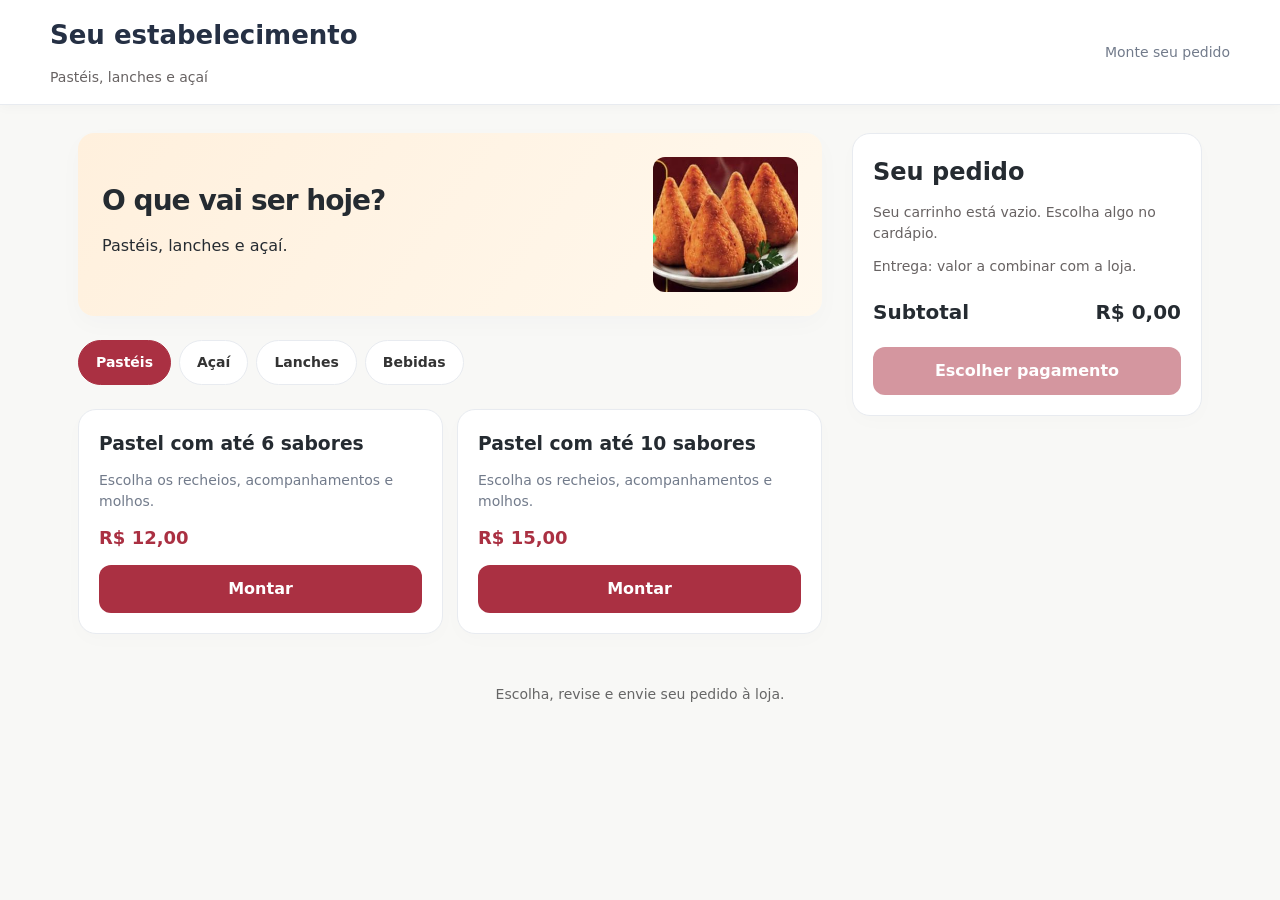
==== commit 40c8fe9b: "feat: integrate mobile-first presentation on experimental branch" ====
--- a/index.html
+++ b/index.html
@@ -2,7 +2,7 @@
 *{box-sizing:border-box}body{margin:0;background:#f5f5f5;color:#242020;font:16px/1.5 system-ui}header{background:#771b25;color:white;padding:22px 5%;display:flex;justify-content:space-between;align-items:center}h1,h2,h3,p{margin:0 0 12px}h1{font-size:26px}button,input,textarea{font:inherit}button{cursor:pointer;border:0;border-radius:10px;padding:12px 16px;background:#771b25;color:white;font-weight:650}button:disabled{opacity:.5;cursor:default}button.secondary{background:#eee;color:#333}main{max-width:1250px;margin:auto;padding:28px;display:grid;grid-template-columns:1fr 350px;gap:30px}.intro{display:flex;align-items:center;justify-content:space-between;background:#ffe7a0;border-radius:16px;padding:24px;margin-bottom:24px}.intro img{width:145px;height:135px;object-fit:cover;border-radius:12px}.intro h2{font-size:30px}nav{display:flex;gap:8px;flex-wrap:wrap;margin-bottom:24px}nav button{background:white;color:#333}nav button.active{background:#771b25;color:white}.grid{display:grid;grid-template-columns:repeat(2,1fr);gap:14px}.card,aside{background:white;border:1px solid #e5e1e1;border-radius:14px;padding:20px}.card{display:flex;flex-direction:column;align-items:start}.card p{color:#666;font-size:14px;flex:1}.card strong{margin-bottom:14px;font-size:18px}.card button{width:100%}aside{position:sticky;top:20px;align-self:start}.muted{color:#686363;font-size:14px}.line{padding:14px 0;border-bottom:1px solid #eee}.qty{display:flex;gap:12px;align-items:center;margin-top:10px}.qty button{padding:4px 12px}.total{display:flex;justify-content:space-between;margin:20px 0;font-size:20px;font-weight:750}dialog{border:0;border-radius:18px;padding:25px;width:min(650px,94vw);max-height:90vh;overflow:auto}dialog::backdrop{background:#0009}.close{float:right;background:#eee;color:#333;padding:6px 12px}label{display:block;margin:12px 0 5px}input,textarea{width:100%;padding:11px;border:1px solid #bbb;border-radius:8px}input[type=checkbox],input[type=radio]{width:auto}.payment-option{padding:14px;background:#f5f5f5;border-radius:10px} [hidden]{display:none!important}.options{display:grid;grid-template-columns:1fr 1fr;gap:5px}.options label{background:#f5f5f5;padding:9px;border-radius:8px;margin:0;font-size:14px}.actions{display:flex;gap:10px;margin-top:20px;flex-wrap:wrap}.fields{display:grid;grid-template-columns:1fr 1fr;gap:0 15px}pre{white-space:pre-wrap;overflow-wrap:anywhere;background:#dcf8d3;color:#152b18;border:1px solid #c6e6bd;padding:20px;border-radius:10px;font:15px/1.55 system-ui}pre strong{font-weight:750}#review{width:min(540px,94vw)}.error{color:#a01929}.wide{width:100%}details{margin-top:20px}summary{cursor:pointer;font-size:14px}footer{text-align:center;padding:22px;color:#666;font-size:14px}@media(max-width:800px){main{grid-template-columns:1fr;padding:16px;gap:20px}aside{position:static}.intro{padding:18px}.intro h2{font-size:24px}.intro img{width:100px;height:100px}.grid{gap:10px}.card{padding:15px}.fields{grid-template-columns:1fr}header{padding:18px}h1{font-size:22px}}@media(max-width:400px){.grid{grid-template-columns:1fr}.options{grid-template-columns:1fr}}
 
 body{background:#f6f7f9;color:#253044}header{background:#fff;color:#253044;border-bottom:1px solid #e8ebf0}header span{font-size:14px;color:#727b8b}.intro{background:#fff;border:1px solid #e8ebf0;box-shadow:0 8px 24px #26324b06}.intro h2{font-size:28px}.card,aside{border-color:#e8ebf0;border-radius:18px;box-shadow:0 6px 20px #26324b04}.card{transition:transform .15s,box-shadow .15s}.card:hover{transform:translateY(-2px);box-shadow:0 12px 25px #26324b0c}.card p{color:#727b8b}button{background:#aa3042;border-radius:12px;transition:background .15s,transform .15s}button:hover{filter:brightness(.96)}button:focus-visible,input:focus-visible,textarea:focus-visible{outline:3px solid #bd718666;outline-offset:3px}nav button{border:1px solid #e8ebf0}nav button.active{background:#aa3042;border-color:#aa3042}dialog{padding:28px;border-radius:24px;box-shadow:0 24px 80px #19253f30}dialog::backdrop{background:#17223866;backdrop-filter:blur(4px)}input,textarea{border-color:#dce1e8;background:#fff}input[type=checkbox],input[type=radio]{accent-color:#aa3042}.options label{background:#fff;border:1px solid #e4e8ed;padding:12px;transition:border-color .15s}.options label:has(input:checked){border-color:#aa3042;background:#fff3f5}.options label:has(input:disabled:not(:checked)){opacity:.45}.counter{font-size:14px;color:#68758a;margin:4px 0 12px}.counter.full{color:#aa3042}.payment-option{display:flex;gap:14px;align-items:center;background:#fff;border:1px solid #e4e8ed;padding:16px;cursor:pointer;transition:.15s}.payment-option:has(input:checked){border-color:#aa3042;background:#fff3f5;box-shadow:0 0 0 1px #aa3042}.pay-icon{display:flex;align-items:center;justify-content:center;width:46px;height:46px;flex-shrink:0;background:#f2f4f8;border-radius:12px;font-size:25px}.pay-icon.pix{color:#168a7e;background:#e7f7f2}.pay-text{flex:1}.pay-text strong,.pay-text small{display:block}.pay-text small{color:#738096;font-size:14px;font-weight:400}.checkout-section{margin:20px 0;border-bottom:1px solid #e9edf2;padding-bottom:18px}.checkout-section h3{font-size:16px;margin-bottom:10px}.checkout-section p{margin:6px 0;font-size:15px}.checkout-item{padding:12px 0}.checkout-item+.checkout-item{border-top:1px solid #edf0f5}.checkout-item p{color:#66748a;font-size:14px}.checkout-total{display:flex;justify-content:space-between;font-size:22px;font-weight:750;margin-bottom:8px}.checkout-code{font-size:14px;color:#738096}#review{width:min(600px,94vw)}#review .actions{display:grid;grid-template-columns:1fr 1fr}#review #send{grid-column:1/-1;background:#16834d}#review #copy{grid-column:1/-1;background:#f4f6f9;color:#69758a}@media(prefers-reduced-motion:reduce){*{transition:none!important}}@media(max-width:500px){dialog{padding:20px}.intro h2{font-size:24px}.pay-icon{width:40px;height:40px}.card h3{font-size:17px}}
-.fulfillment{border:0;padding:0;margin:20px 0}.fulfillment legend{font-weight:650;margin-bottom:6px}.fulfillment .payment-option{margin:10px 0} .brand{display:flex;align-items:center;gap:16px}.brand img{width:64px;height:64px;border-radius:16px;object-fit:contain;background:white;border:1px solid #e8ebf0}.brand p{margin:4px 0 0}.config-status{max-width:1200px;margin:16px auto;padding:0 24px}#newOrder{grid-column:1/-1;background:white;color:#69758a;border:1px solid #e4e8ed}@media(max-width:600px){header{gap:12px;align-items:flex-start}header>span{display:none}.brand img{width:52px;height:52px}.brand h1{font-size:22px}} :root{--brand-primary:#aa3042}button,nav button.active{background:var(--brand-primary)}.payment-option:has(input:checked),.options label:has(input:checked){border-color:var(--brand-primary)}input[type=radio],input[type=checkbox]{accent-color:var(--brand-primary)} </style><header><div class="brand"><img id="businessLogo" hidden alt=""><div><h1 id="businessName">Carregando cardápio…</h1><p id="businessDescription" class="muted"></p></div></div><span>Monte seu pedido</span></header><p id="configStatus" class="config-status" role="status">Carregando informações do estabelecimento…</p><main><section><div class="intro"><div><h2>O que vai ser hoje?</h2><p>Pastéis, lanches e açaí.</p></div><img src="[data-uri]" alt="Coxinhas"></div><nav id="nav" aria-label="Categorias"></nav><div id="products" class="grid"></div></section><aside><h2>Seu pedido</h2><div id="cart"></div><p class="muted">Entrega: valor a combinar com a loja.</p><div class="total"><span>Subtotal</span><span id="total"></span></div><button class="wide" id="checkout">Escolher pagamento</button></aside></main><footer>Escolha, revise e envie seu pedido à loja.</footer><dialog id="custom"><button class="close" type="button" onclick="this.parentElement.close()" aria-label="Fechar">×</button><form id="customForm"><h2 id="customTitle"></h2><div id="choices"></div><label for="notes">Observações do item</label><textarea id="notes" rows="2" maxlength="400" placeholder="Alguma preferência?"></textarea><p id="customError" class="error" role="alert"></p><div class="actions"><button type="submit">Adicionar ao pedido · <span id="customPrice"></span></button></div></form></dialog><dialog id="payment"><button class="close" type="button" onclick="this.parentElement.close()" aria-label="Fechar">×</button><h2>Como deseja pagar?</h2><form id="paymentForm"><label class="payment-option"><span class="pay-icon pix" aria-hidden="true">◈</span><span class="pay-text"><strong>PIX</strong><small>Rápido e prático</small></span><input type="radio" name="method" value="PIX" required></label><label class="payment-option"><span class="pay-icon " aria-hidden="true">💳</span><span class="pay-text"><strong>Cartão de crédito</strong><small>Pague no crédito</small></span><input type="radio" name="method" value="CARTÃO DE CRÉDITO"></label><label class="payment-option"><span class="pay-icon " aria-hidden="true">💳</span><span class="pay-text"><strong>Cartão de débito</strong><small>Pague no débito</small></span><input type="radio" name="method" value="CARTÃO DE DÉBITO"></label><label class="payment-option"><span class="pay-icon " aria-hidden="true">💵</span><span class="pay-text"><strong>Dinheiro</strong><small>Informe se precisa de troco</small></span><input type="radio" name="method" value="DINHEIRO"></label><div id="cashFields" hidden><label for="needsChange"><input id="needsChange" type="checkbox"> Preciso de troco</label><div id="cashAmountBox" hidden><label for="cashAmount">Troco para quanto? (R$)</label><input id="cashAmount" type="number" min="0.01" step="0.01" inputmode="decimal" placeholder="Ex.: 50,00"><p class="muted">O troco final depende do valor da entrega, que será confirmado pela loja.</p></div></div><p class="muted">A escolha será informada à loja. Não há cobrança pelo site.</p><p id="paymentError" class="error" role="alert"></p><button type="submit">Continuar para dados de entrega</button></form></dialog><dialog id="delivery"><button class="close" type="button" onclick="this.parentElement.close()" aria-label="Fechar">×</button><h2>Seus dados</h2><form id="deliveryForm"><div class="fields"><div><label for="name">Nome do cliente *</label><input id="name" name="name" required autocomplete="name" maxlength="100"></div><div><label for="phone">Telefone de contato *</label><input id="phone" name="phone" type="tel" required autocomplete="tel" maxlength="15" inputmode="numeric" placeholder="(81) 99999-9999" pattern="\([1-9][0-9]\) 9[0-9]{4}-[0-9]{4}" title="Informe DDD com 2 dígitos e celular com 9 dígitos, começando por 9."></div></div><fieldset class="fulfillment"><legend>Como deseja receber?</legend><label class="payment-option"><span aria-hidden="true">🛵</span><span class="pay-text"><strong>Entrega</strong><small>Receber no seu endereço</small></span><input type="radio" name="fulfillment" value="delivery" required></label><label class="payment-option"><span aria-hidden="true">🛍️</span><span class="pay-text"><strong>Retirada</strong><small>Buscar na loja</small></span><input type="radio" name="fulfillment" value="pickup"></label></fieldset><div id="addressFields" class="fields" hidden><div><label for="street">Rua *</label><input id="street" name="street" disabled autocomplete="address-line1" maxlength="150"></div><div><label for="number">Número da casa *</label><input id="number" name="number" disabled placeholder="Número ou S/N" maxlength="20"></div><div><label for="district">Bairro *</label><input id="district" name="district" disabled maxlength="100"></div><div><label for="reference">Ponto de referência</label><input id="reference" name="reference" disabled maxlength="150"></div></div><p class="muted">Seus dados são usados no pedido e salvos neste navegador para recuperar o preenchimento.</p><p id="deliveryError" class="error" role="alert"></p><div class="actions"><button type="button" id="backPayment" class="secondary">Voltar ao pagamento</button><button type="submit">Revisar pedido</button></div></form></dialog><dialog id="review"><button class="close" type="button" onclick="this.parentElement.close()" aria-label="Fechar">×</button><h2>Revise seu pedido</h2><div id="checkoutSummary"></div><p class="muted">Tudo certo? Envie seu pedido pelo WhatsApp e aguarde a confirmação da loja.</p><p id="sendError" class="error" role="alert"></p><div class="actions"><button id="newOrder" class="secondary">Fazer novo pedido</button><button id="send">Enviar pelo WhatsApp</button><button id="copy" class="secondary">Copiar comanda</button><button id="editPayment" class="secondary">Editar pagamento</button><button id="edit" class="secondary">Editar entrega</button></div></dialog><script>
+.fulfillment{border:0;padding:0;margin:20px 0}.fulfillment legend{font-weight:650;margin-bottom:6px}.fulfillment .payment-option{margin:10px 0} .brand{display:flex;align-items:center;gap:16px}.brand img{width:64px;height:64px;border-radius:16px;object-fit:contain;background:white;border:1px solid #e8ebf0}.brand p{margin:4px 0 0}.config-status{max-width:1200px;margin:16px auto;padding:0 24px}#newOrder{grid-column:1/-1;background:white;color:#69758a;border:1px solid #e4e8ed}@media(max-width:600px){header{gap:12px;align-items:flex-start}header>span{display:none}.brand img{width:52px;height:52px}.brand h1{font-size:22px}} :root{--brand-primary:#aa3042}button,nav button.active{background:var(--brand-primary)}.payment-option:has(input:checked),.options label:has(input:checked){border-color:var(--brand-primary)}input[type=radio],input[type=checkbox]{accent-color:var(--brand-primary)} </style><link rel="stylesheet" href="./assets/mobile-first.css"><header><div class="brand"><img id="businessLogo" hidden alt=""><div><h1 id="businessName">Carregando cardápio…</h1><p id="businessDescription" class="muted"></p></div></div><span>Monte seu pedido</span></header><p id="configStatus" class="config-status" role="status">Carregando informações do estabelecimento…</p><main><section><div class="intro"><div><h2>O que vai ser hoje?</h2><p>Pastéis, lanches e açaí.</p></div><img src="[data-uri]" alt="Coxinhas"></div><nav id="nav" aria-label="Categorias"></nav><div id="products" class="grid"></div></section><aside><h2>Seu pedido</h2><div id="cart"></div><p class="muted">Entrega: valor a combinar com a loja.</p><div class="total"><span>Subtotal</span><span id="total"></span></div><button class="wide" id="checkout">Escolher pagamento</button></aside></main><footer>Escolha, revise e envie seu pedido à loja.</footer><dialog id="custom"><button class="close" type="button" onclick="this.parentElement.close()" aria-label="Fechar">×</button><form id="customForm"><h2 id="customTitle"></h2><div id="choices"></div><label for="notes">Observações do item</label><textarea id="notes" rows="2" maxlength="400" placeholder="Alguma preferência?"></textarea><p id="customError" class="error" role="alert"></p><div class="actions"><button type="submit">Adicionar ao pedido · <span id="customPrice"></span></button></div></form></dialog><dialog id="payment"><button class="close" type="button" onclick="this.parentElement.close()" aria-label="Fechar">×</button><h2>Como deseja pagar?</h2><form id="paymentForm"><label class="payment-option"><span class="pay-icon pix" aria-hidden="true">◈</span><span class="pay-text"><strong>PIX</strong><small>Rápido e prático</small></span><input type="radio" name="method" value="PIX" required></label><label class="payment-option"><span class="pay-icon " aria-hidden="true">💳</span><span class="pay-text"><strong>Cartão de crédito</strong><small>Pague no crédito</small></span><input type="radio" name="method" value="CARTÃO DE CRÉDITO"></label><label class="payment-option"><span class="pay-icon " aria-hidden="true">💳</span><span class="pay-text"><strong>Cartão de débito</strong><small>Pague no débito</small></span><input type="radio" name="method" value="CARTÃO DE DÉBITO"></label><label class="payment-option"><span class="pay-icon " aria-hidden="true">💵</span><span class="pay-text"><strong>Dinheiro</strong><small>Informe se precisa de troco</small></span><input type="radio" name="method" value="DINHEIRO"></label><div id="cashFields" hidden><label for="needsChange"><input id="needsChange" type="checkbox"> Preciso de troco</label><div id="cashAmountBox" hidden><label for="cashAmount">Troco para quanto? (R$)</label><input id="cashAmount" type="number" min="0.01" step="0.01" inputmode="decimal" placeholder="Ex.: 50,00"><p class="muted">O troco final depende do valor da entrega, que será confirmado pela loja.</p></div></div><p class="muted">A escolha será informada à loja. Não há cobrança pelo site.</p><p id="paymentError" class="error" role="alert"></p><button type="submit">Continuar para dados de entrega</button></form></dialog><dialog id="delivery"><button class="close" type="button" onclick="this.parentElement.close()" aria-label="Fechar">×</button><h2>Seus dados</h2><form id="deliveryForm"><div class="fields"><div><label for="name">Nome do cliente *</label><input id="name" name="name" required autocomplete="name" maxlength="100"></div><div><label for="phone">Telefone de contato *</label><input id="phone" name="phone" type="tel" required autocomplete="tel" maxlength="15" inputmode="numeric" placeholder="(81) 99999-9999" pattern="\([1-9][0-9]\) 9[0-9]{4}-[0-9]{4}" title="Informe DDD com 2 dígitos e celular com 9 dígitos, começando por 9."></div></div><fieldset class="fulfillment"><legend>Como deseja receber?</legend><label class="payment-option"><span aria-hidden="true">🛵</span><span class="pay-text"><strong>Entrega</strong><small>Receber no seu endereço</small></span><input type="radio" name="fulfillment" value="delivery" required></label><label class="payment-option"><span aria-hidden="true">🛍️</span><span class="pay-text"><strong>Retirada</strong><small>Buscar na loja</small></span><input type="radio" name="fulfillment" value="pickup"></label></fieldset><div id="addressFields" class="fields" hidden><div><label for="street">Rua *</label><input id="street" name="street" disabled autocomplete="address-line1" maxlength="150"></div><div><label for="number">Número da casa *</label><input id="number" name="number" disabled placeholder="Número ou S/N" maxlength="20"></div><div><label for="district">Bairro *</label><input id="district" name="district" disabled maxlength="100"></div><div><label for="reference">Ponto de referência</label><input id="reference" name="reference" disabled maxlength="150"></div></div><p class="muted">Seus dados são usados no pedido e salvos neste navegador para recuperar o preenchimento.</p><p id="deliveryError" class="error" role="alert"></p><div class="actions"><button type="button" id="backPayment" class="secondary">Voltar ao pagamento</button><button type="submit">Revisar pedido</button></div></form></dialog><dialog id="review"><button class="close" type="button" onclick="this.parentElement.close()" aria-label="Fechar">×</button><h2>Revise seu pedido</h2><div id="checkoutSummary"></div><p class="muted">Tudo certo? Envie seu pedido pelo WhatsApp e aguarde a confirmação da loja.</p><p id="sendError" class="error" role="alert"></p><div class="actions"><button id="newOrder" class="secondary">Fazer novo pedido</button><button id="send">Enviar pelo WhatsApp</button><button id="copy" class="secondary">Copiar comanda</button><button id="editPayment" class="secondary">Editar pagamento</button><button id="edit" class="secondary">Editar entrega</button></div></dialog><script>
 let business=null;
 const STORE_WHATSAPP=()=>business?.whatsapp||'';
 const money=v=>v.toLocaleString('pt-BR',{style:'currency',currency:'BRL'});
@@ -84,4 +84,4 @@
 async function initialize(){render();try{const response=await fetch('./config/estabelecimento.json',{cache:'no-store'});if(!response.ok)throw Error('config');const config=await response.json();if(config.schemaVersion!==1||typeof config.id!=='string'||!config.id||typeof config.name!=='string'||!config.name.trim())throw Error('config');business=config;shopName=config.name.trim();$('businessName').textContent=shopName;$('businessDescription').textContent=config.description||'';document.title=shopName+' · Pedidos';if(config.theme?.primary&&/^#[0-9a-f]{6}$/i.test(config.theme.primary))document.documentElement.style.setProperty('--brand-primary',config.theme.primary);if(config.logo?.url){const url=new URL(config.logo.url,location.href);if(url.protocol==='https:'||url.origin===location.origin){$('businessLogo').src=url.href;$('businessLogo').alt=config.logo.alt||shopName;$('businessLogo').hidden=false;$('businessLogo').onerror=()=>{$('businessLogo').hidden=true}}}restoreDraft();$('configStatus').hidden=true;render()}catch{$('businessName').textContent='Cardápio indisponível';$('configStatus').hidden=false;$('configStatus').textContent='Não foi possível carregar as informações da loja. Atualize a página para tentar novamente.'}}
 
 initialize();
-</script></html>
+</script><script defer src="./assets/mobile-cart.js"></script></html>
--- a/assets/mobile-first.css
+++ b/assets/mobile-first.css
@@ -0,0 +1,39 @@
+/* Mobile-first V0.2: visual layer only; order engine remains unchanged. */
+:root{--mobile-surface:#fff;--mobile-ink:#252b31}
+html{scroll-behavior:smooth}
+body{background:#f8f8f6;color:var(--mobile-ink)}
+header{padding:16px max(16px,calc((100vw - 1180px)/2));box-shadow:0 2px 12px #15151508}
+.brand img{border-radius:14px}
+main{max-width:1180px}
+.intro{background:linear-gradient(125deg,#fff0dd,#fff8ed);border:0}
+.intro h2{letter-spacing:-.035em}
+nav button{border-radius:999px;white-space:nowrap;font-size:14px;padding:11px 17px}
+.card{border-radius:18px;overflow:hidden}
+.card strong{color:var(--brand-primary)}
+.card button,.wide{min-height:46px}
+#mobileCartBar{display:none}
+@media(max-width:800px){
+  body{padding-bottom:90px}
+  header{padding:13px 16px}
+  main{display:block;padding:14px 14px 24px}
+  .intro{padding:18px;margin-bottom:16px;min-height:126px}
+  .intro h2{font-size:25px;line-height:1.15}
+  .intro img{width:90px;height:90px}
+  nav{flex-wrap:nowrap;overflow-x:auto;scrollbar-width:none;padding:3px 0 12px;margin-bottom:10px;gap:7px}
+  nav::-webkit-scrollbar{display:none}
+  .grid{grid-template-columns:repeat(2,minmax(0,1fr));gap:10px}
+  .card{padding:14px;min-width:0}
+  .card h3{font-size:16px;line-height:1.25}
+  .card p{font-size:13px}
+  .card strong{font-size:16px}
+  aside{margin-top:22px;scroll-margin-top:15px}
+  #mobileCartBar{display:flex;position:fixed;z-index:15;bottom:0;left:0;right:0;align-items:center;justify-content:space-between;gap:12px;padding:11px 16px calc(11px + env(safe-area-inset-bottom));background:#fff;box-shadow:0 -5px 25px #18202218;border-top:1px solid #eee}
+  #mobileCartBar[hidden]{display:none!important}
+  #mobileCartBar .mobile-cart-copy{display:flex;flex-direction:column;min-width:0;line-height:1.25}
+  #mobileCartBar .mobile-cart-copy small{font-size:12px;color:#697181}
+  #mobileCartBar .mobile-cart-copy strong{font-size:17px}
+  #mobileCartBar button{min-height:46px;white-space:nowrap}
+  dialog{max-height:92dvh;width:calc(100% - 20px);padding:20px}
+  dialog .actions button{min-height:48px}
+}
+@media(max-width:370px){.grid{grid-template-columns:1fr}}
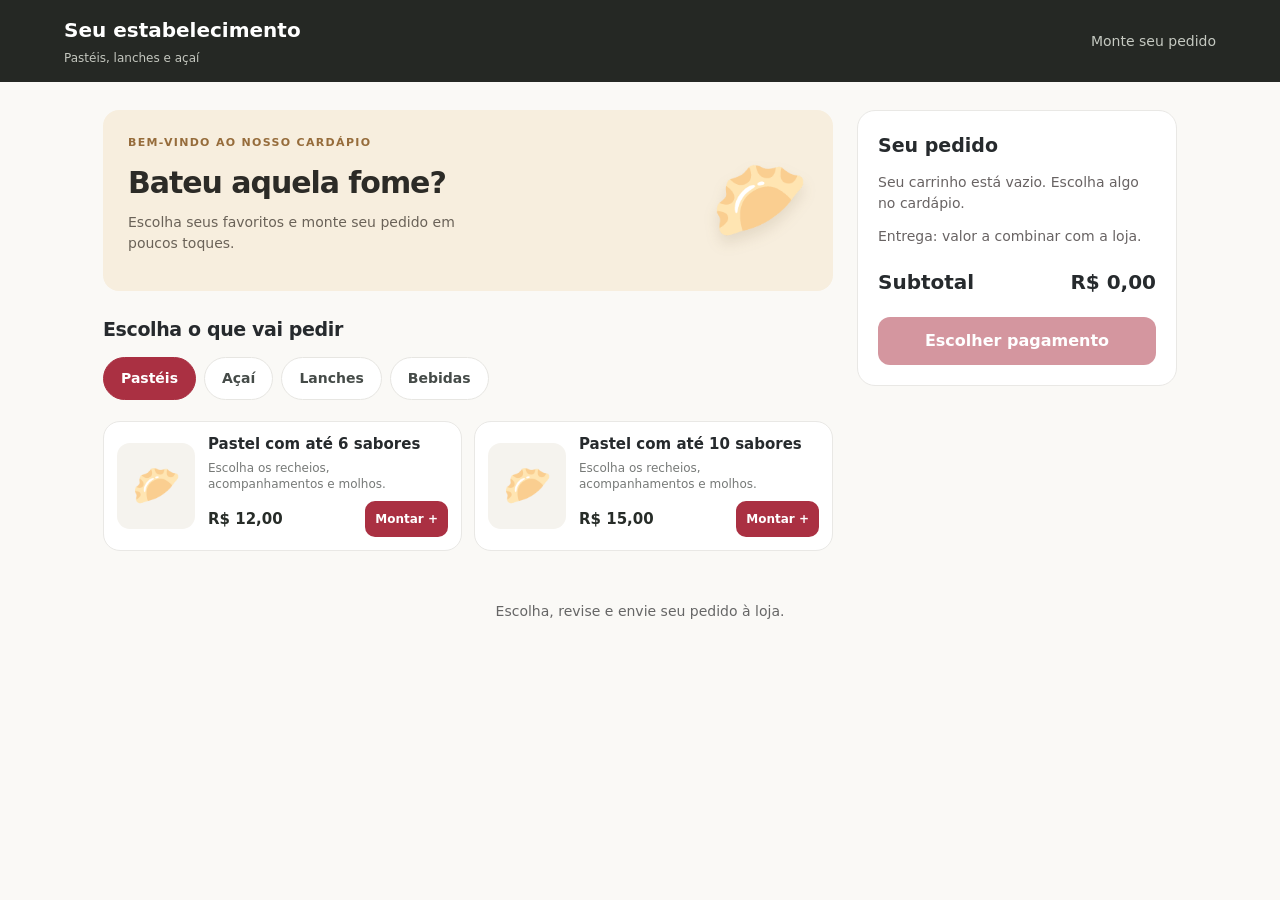
==== commit f554c304: "feat: apply redesigned mobile-first menu to main storefront" ====
--- a/index.html
+++ b/index.html
@@ -2,7 +2,49 @@
 *{box-sizing:border-box}body{margin:0;background:#f5f5f5;color:#242020;font:16px/1.5 system-ui}header{background:#771b25;color:white;padding:22px 5%;display:flex;justify-content:space-between;align-items:center}h1,h2,h3,p{margin:0 0 12px}h1{font-size:26px}button,input,textarea{font:inherit}button{cursor:pointer;border:0;border-radius:10px;padding:12px 16px;background:#771b25;color:white;font-weight:650}button:disabled{opacity:.5;cursor:default}button.secondary{background:#eee;color:#333}main{max-width:1250px;margin:auto;padding:28px;display:grid;grid-template-columns:1fr 350px;gap:30px}.intro{display:flex;align-items:center;justify-content:space-between;background:#ffe7a0;border-radius:16px;padding:24px;margin-bottom:24px}.intro img{width:145px;height:135px;object-fit:cover;border-radius:12px}.intro h2{font-size:30px}nav{display:flex;gap:8px;flex-wrap:wrap;margin-bottom:24px}nav button{background:white;color:#333}nav button.active{background:#771b25;color:white}.grid{display:grid;grid-template-columns:repeat(2,1fr);gap:14px}.card,aside{background:white;border:1px solid #e5e1e1;border-radius:14px;padding:20px}.card{display:flex;flex-direction:column;align-items:start}.card p{color:#666;font-size:14px;flex:1}.card strong{margin-bottom:14px;font-size:18px}.card button{width:100%}aside{position:sticky;top:20px;align-self:start}.muted{color:#686363;font-size:14px}.line{padding:14px 0;border-bottom:1px solid #eee}.qty{display:flex;gap:12px;align-items:center;margin-top:10px}.qty button{padding:4px 12px}.total{display:flex;justify-content:space-between;margin:20px 0;font-size:20px;font-weight:750}dialog{border:0;border-radius:18px;padding:25px;width:min(650px,94vw);max-height:90vh;overflow:auto}dialog::backdrop{background:#0009}.close{float:right;background:#eee;color:#333;padding:6px 12px}label{display:block;margin:12px 0 5px}input,textarea{width:100%;padding:11px;border:1px solid #bbb;border-radius:8px}input[type=checkbox],input[type=radio]{width:auto}.payment-option{padding:14px;background:#f5f5f5;border-radius:10px} [hidden]{display:none!important}.options{display:grid;grid-template-columns:1fr 1fr;gap:5px}.options label{background:#f5f5f5;padding:9px;border-radius:8px;margin:0;font-size:14px}.actions{display:flex;gap:10px;margin-top:20px;flex-wrap:wrap}.fields{display:grid;grid-template-columns:1fr 1fr;gap:0 15px}pre{white-space:pre-wrap;overflow-wrap:anywhere;background:#dcf8d3;color:#152b18;border:1px solid #c6e6bd;padding:20px;border-radius:10px;font:15px/1.55 system-ui}pre strong{font-weight:750}#review{width:min(540px,94vw)}.error{color:#a01929}.wide{width:100%}details{margin-top:20px}summary{cursor:pointer;font-size:14px}footer{text-align:center;padding:22px;color:#666;font-size:14px}@media(max-width:800px){main{grid-template-columns:1fr;padding:16px;gap:20px}aside{position:static}.intro{padding:18px}.intro h2{font-size:24px}.intro img{width:100px;height:100px}.grid{gap:10px}.card{padding:15px}.fields{grid-template-columns:1fr}header{padding:18px}h1{font-size:22px}}@media(max-width:400px){.grid{grid-template-columns:1fr}.options{grid-template-columns:1fr}}
 
 body{background:#f6f7f9;color:#253044}header{background:#fff;color:#253044;border-bottom:1px solid #e8ebf0}header span{font-size:14px;color:#727b8b}.intro{background:#fff;border:1px solid #e8ebf0;box-shadow:0 8px 24px #26324b06}.intro h2{font-size:28px}.card,aside{border-color:#e8ebf0;border-radius:18px;box-shadow:0 6px 20px #26324b04}.card{transition:transform .15s,box-shadow .15s}.card:hover{transform:translateY(-2px);box-shadow:0 12px 25px #26324b0c}.card p{color:#727b8b}button{background:#aa3042;border-radius:12px;transition:background .15s,transform .15s}button:hover{filter:brightness(.96)}button:focus-visible,input:focus-visible,textarea:focus-visible{outline:3px solid #bd718666;outline-offset:3px}nav button{border:1px solid #e8ebf0}nav button.active{background:#aa3042;border-color:#aa3042}dialog{padding:28px;border-radius:24px;box-shadow:0 24px 80px #19253f30}dialog::backdrop{background:#17223866;backdrop-filter:blur(4px)}input,textarea{border-color:#dce1e8;background:#fff}input[type=checkbox],input[type=radio]{accent-color:#aa3042}.options label{background:#fff;border:1px solid #e4e8ed;padding:12px;transition:border-color .15s}.options label:has(input:checked){border-color:#aa3042;background:#fff3f5}.options label:has(input:disabled:not(:checked)){opacity:.45}.counter{font-size:14px;color:#68758a;margin:4px 0 12px}.counter.full{color:#aa3042}.payment-option{display:flex;gap:14px;align-items:center;background:#fff;border:1px solid #e4e8ed;padding:16px;cursor:pointer;transition:.15s}.payment-option:has(input:checked){border-color:#aa3042;background:#fff3f5;box-shadow:0 0 0 1px #aa3042}.pay-icon{display:flex;align-items:center;justify-content:center;width:46px;height:46px;flex-shrink:0;background:#f2f4f8;border-radius:12px;font-size:25px}.pay-icon.pix{color:#168a7e;background:#e7f7f2}.pay-text{flex:1}.pay-text strong,.pay-text small{display:block}.pay-text small{color:#738096;font-size:14px;font-weight:400}.checkout-section{margin:20px 0;border-bottom:1px solid #e9edf2;padding-bottom:18px}.checkout-section h3{font-size:16px;margin-bottom:10px}.checkout-section p{margin:6px 0;font-size:15px}.checkout-item{padding:12px 0}.checkout-item+.checkout-item{border-top:1px solid #edf0f5}.checkout-item p{color:#66748a;font-size:14px}.checkout-total{display:flex;justify-content:space-between;font-size:22px;font-weight:750;margin-bottom:8px}.checkout-code{font-size:14px;color:#738096}#review{width:min(600px,94vw)}#review .actions{display:grid;grid-template-columns:1fr 1fr}#review #send{grid-column:1/-1;background:#16834d}#review #copy{grid-column:1/-1;background:#f4f6f9;color:#69758a}@media(prefers-reduced-motion:reduce){*{transition:none!important}}@media(max-width:500px){dialog{padding:20px}.intro h2{font-size:24px}.pay-icon{width:40px;height:40px}.card h3{font-size:17px}}
-.fulfillment{border:0;padding:0;margin:20px 0}.fulfillment legend{font-weight:650;margin-bottom:6px}.fulfillment .payment-option{margin:10px 0} .brand{display:flex;align-items:center;gap:16px}.brand img{width:64px;height:64px;border-radius:16px;object-fit:contain;background:white;border:1px solid #e8ebf0}.brand p{margin:4px 0 0}.config-status{max-width:1200px;margin:16px auto;padding:0 24px}#newOrder{grid-column:1/-1;background:white;color:#69758a;border:1px solid #e4e8ed}@media(max-width:600px){header{gap:12px;align-items:flex-start}header>span{display:none}.brand img{width:52px;height:52px}.brand h1{font-size:22px}} :root{--brand-primary:#aa3042}button,nav button.active{background:var(--brand-primary)}.payment-option:has(input:checked),.options label:has(input:checked){border-color:var(--brand-primary)}input[type=radio],input[type=checkbox]{accent-color:var(--brand-primary)} </style><link rel="stylesheet" href="./assets/mobile-first.css"><header><div class="brand"><img id="businessLogo" hidden alt=""><div><h1 id="businessName">Carregando cardápio…</h1><p id="businessDescription" class="muted"></p></div></div><span>Monte seu pedido</span></header><p id="configStatus" class="config-status" role="status">Carregando informações do estabelecimento…</p><main><section><div class="intro"><div><h2>O que vai ser hoje?</h2><p>Pastéis, lanches e açaí.</p></div><img src="[data-uri]" alt="Coxinhas"></div><nav id="nav" aria-label="Categorias"></nav><div id="products" class="grid"></div></section><aside><h2>Seu pedido</h2><div id="cart"></div><p class="muted">Entrega: valor a combinar com a loja.</p><div class="total"><span>Subtotal</span><span id="total"></span></div><button class="wide" id="checkout">Escolher pagamento</button></aside></main><footer>Escolha, revise e envie seu pedido à loja.</footer><dialog id="custom"><button class="close" type="button" onclick="this.parentElement.close()" aria-label="Fechar">×</button><form id="customForm"><h2 id="customTitle"></h2><div id="choices"></div><label for="notes">Observações do item</label><textarea id="notes" rows="2" maxlength="400" placeholder="Alguma preferência?"></textarea><p id="customError" class="error" role="alert"></p><div class="actions"><button type="submit">Adicionar ao pedido · <span id="customPrice"></span></button></div></form></dialog><dialog id="payment"><button class="close" type="button" onclick="this.parentElement.close()" aria-label="Fechar">×</button><h2>Como deseja pagar?</h2><form id="paymentForm"><label class="payment-option"><span class="pay-icon pix" aria-hidden="true">◈</span><span class="pay-text"><strong>PIX</strong><small>Rápido e prático</small></span><input type="radio" name="method" value="PIX" required></label><label class="payment-option"><span class="pay-icon " aria-hidden="true">💳</span><span class="pay-text"><strong>Cartão de crédito</strong><small>Pague no crédito</small></span><input type="radio" name="method" value="CARTÃO DE CRÉDITO"></label><label class="payment-option"><span class="pay-icon " aria-hidden="true">💳</span><span class="pay-text"><strong>Cartão de débito</strong><small>Pague no débito</small></span><input type="radio" name="method" value="CARTÃO DE DÉBITO"></label><label class="payment-option"><span class="pay-icon " aria-hidden="true">💵</span><span class="pay-text"><strong>Dinheiro</strong><small>Informe se precisa de troco</small></span><input type="radio" name="method" value="DINHEIRO"></label><div id="cashFields" hidden><label for="needsChange"><input id="needsChange" type="checkbox"> Preciso de troco</label><div id="cashAmountBox" hidden><label for="cashAmount">Troco para quanto? (R$)</label><input id="cashAmount" type="number" min="0.01" step="0.01" inputmode="decimal" placeholder="Ex.: 50,00"><p class="muted">O troco final depende do valor da entrega, que será confirmado pela loja.</p></div></div><p class="muted">A escolha será informada à loja. Não há cobrança pelo site.</p><p id="paymentError" class="error" role="alert"></p><button type="submit">Continuar para dados de entrega</button></form></dialog><dialog id="delivery"><button class="close" type="button" onclick="this.parentElement.close()" aria-label="Fechar">×</button><h2>Seus dados</h2><form id="deliveryForm"><div class="fields"><div><label for="name">Nome do cliente *</label><input id="name" name="name" required autocomplete="name" maxlength="100"></div><div><label for="phone">Telefone de contato *</label><input id="phone" name="phone" type="tel" required autocomplete="tel" maxlength="15" inputmode="numeric" placeholder="(81) 99999-9999" pattern="\([1-9][0-9]\) 9[0-9]{4}-[0-9]{4}" title="Informe DDD com 2 dígitos e celular com 9 dígitos, começando por 9."></div></div><fieldset class="fulfillment"><legend>Como deseja receber?</legend><label class="payment-option"><span aria-hidden="true">🛵</span><span class="pay-text"><strong>Entrega</strong><small>Receber no seu endereço</small></span><input type="radio" name="fulfillment" value="delivery" required></label><label class="payment-option"><span aria-hidden="true">🛍️</span><span class="pay-text"><strong>Retirada</strong><small>Buscar na loja</small></span><input type="radio" name="fulfillment" value="pickup"></label></fieldset><div id="addressFields" class="fields" hidden><div><label for="street">Rua *</label><input id="street" name="street" disabled autocomplete="address-line1" maxlength="150"></div><div><label for="number">Número da casa *</label><input id="number" name="number" disabled placeholder="Número ou S/N" maxlength="20"></div><div><label for="district">Bairro *</label><input id="district" name="district" disabled maxlength="100"></div><div><label for="reference">Ponto de referência</label><input id="reference" name="reference" disabled maxlength="150"></div></div><p class="muted">Seus dados são usados no pedido e salvos neste navegador para recuperar o preenchimento.</p><p id="deliveryError" class="error" role="alert"></p><div class="actions"><button type="button" id="backPayment" class="secondary">Voltar ao pagamento</button><button type="submit">Revisar pedido</button></div></form></dialog><dialog id="review"><button class="close" type="button" onclick="this.parentElement.close()" aria-label="Fechar">×</button><h2>Revise seu pedido</h2><div id="checkoutSummary"></div><p class="muted">Tudo certo? Envie seu pedido pelo WhatsApp e aguarde a confirmação da loja.</p><p id="sendError" class="error" role="alert"></p><div class="actions"><button id="newOrder" class="secondary">Fazer novo pedido</button><button id="send">Enviar pelo WhatsApp</button><button id="copy" class="secondary">Copiar comanda</button><button id="editPayment" class="secondary">Editar pagamento</button><button id="edit" class="secondary">Editar entrega</button></div></dialog><script>
+.fulfillment{border:0;padding:0;margin:20px 0}.fulfillment legend{font-weight:650;margin-bottom:6px}.fulfillment .payment-option{margin:10px 0} .brand{display:flex;align-items:center;gap:16px}.brand img{width:64px;height:64px;border-radius:16px;object-fit:contain;background:white;border:1px solid #e8ebf0}.brand p{margin:4px 0 0}.config-status{max-width:1200px;margin:16px auto;padding:0 24px}#newOrder{grid-column:1/-1;background:white;color:#69758a;border:1px solid #e4e8ed}@media(max-width:600px){header{gap:12px;align-items:flex-start}header>span{display:none}.brand img{width:52px;height:52px}.brand h1{font-size:22px}} :root{--brand-primary:#aa3042}button,nav button.active{background:var(--brand-primary)}.payment-option:has(input:checked),.options label:has(input:checked){border-color:var(--brand-primary)}input[type=radio],input[type=checkbox]{accent-color:var(--brand-primary)} </style><style id="mobile-v02">
+:root{--brand-primary:#aa3042}
+body{background:#faf9f6;color:#262a2d}
+header{background:#252824;color:#fff;border-bottom:0;padding:15px 5%}
+header span{color:#c5c9c1}header .brand h1{font-size:20px;margin:0;color:#fff}header .brand p{color:#c4c7bf;font-size:12px}
+.brand img{background:#424a40;border-color:#555;border-radius:13px}
+main{max-width:1130px;grid-template-columns:minmax(0,1fr) 320px;gap:24px}
+.intro{background:#f7eede;border:0;box-shadow:none;min-height:150px;padding:25px;overflow:hidden}
+.hero-eyebrow{display:block;font-size:11px;font-weight:800;letter-spacing:.12em;color:#966c3b;margin-bottom:8px}
+.intro h2{font-size:30px;color:#2c2b27;letter-spacing:-.035em;margin-bottom:7px}
+.intro p{color:#6a6258;max-width:340px;font-size:14px}
+.hero-symbol{font-size:78px;line-height:1;filter:drop-shadow(0 8px 7px #6b4c2820)}
+.section-heading{font-size:19px;letter-spacing:-.02em;margin:20px 0 12px}
+nav{gap:8px;flex-wrap:nowrap;overflow-x:auto;scrollbar-width:none;padding:2px 0 14px;margin-bottom:7px}
+nav button{flex-shrink:0;border-radius:999px;padding:10px 17px;background:#fff;border:1px solid #e7e6e2;color:#454b48;font-size:14px}
+nav button.active{background:var(--brand-primary);color:#fff;border-color:var(--brand-primary)}
+.grid{grid-template-columns:1fr 1fr;gap:12px}
+.card{display:flex;flex-direction:row;align-items:center;gap:13px;min-width:0;border:1px solid #e9e8e5;border-radius:17px;padding:13px;box-shadow:none;background:#fff}
+.card:hover{transform:none;box-shadow:0 4px 18px #2222220b}
+.product-icon{flex:0 0 78px;width:78px;height:86px;background:#f5f3ee;border-radius:13px;display:grid;place-items:center;font-size:39px}
+.product-info{min-width:0;flex:1}
+.card h3{font-size:15px;margin:0 0 5px;line-height:1.3}
+.card p{font-size:12px;color:#777a78;line-height:1.35;margin:0 0 9px}
+.product-bottom{display:flex;justify-content:space-between;align-items:center;gap:7px}
+.product-bottom strong{font-size:15px;color:#272c28;margin:0}
+.product-bottom button{font-size:12px;padding:9px 10px;border-radius:10px;width:auto;white-space:nowrap;min-height:36px}
+aside{border-radius:18px;box-shadow:none;border:1px solid #e9e8e5}
+aside h2{font-size:19px}
+@media(max-width:800px){
+header{padding:13px 16px}
+main{display:block;padding:14px}
+.intro{padding:18px;min-height:125px;margin-bottom:17px}
+.intro h2{font-size:25px}.intro p{font-size:13px}.hero-symbol{font-size:58px}
+.section-heading{margin:15px 0 10px;font-size:18px}
+.grid{grid-template-columns:1fr;gap:10px}
+.card{padding:12px;gap:12px}
+.product-icon{width:76px;flex-basis:76px;height:84px}
+.card h3{font-size:15px}
+.card p{font-size:12px}
+aside{margin-top:22px}
+}
+@media(min-width:600px) and (max-width:800px){.grid{grid-template-columns:1fr 1fr}.product-icon{width:62px;flex-basis:62px}}
+</style><header><div class="brand"><img id="businessLogo" hidden alt=""><div><h1 id="businessName">Carregando cardápio…</h1><p id="businessDescription" class="muted"></p></div></div><span>Monte seu pedido</span></header><p id="configStatus" class="config-status" role="status">Carregando informações do estabelecimento…</p><main><section><div class="intro"><div><span class="hero-eyebrow">BEM-VINDO AO NOSSO CARDÁPIO</span><h2>Bateu aquela fome?</h2><p>Escolha seus favoritos e monte seu pedido em poucos toques.</p></div><div class="hero-symbol" aria-hidden="true">🥟</div></div><h2 class="section-heading">Escolha o que vai pedir</h2><nav id="nav" aria-label="Categorias"></nav><div id="products" class="grid"></div></section><aside><h2>Seu pedido</h2><div id="cart"></div><p class="muted">Entrega: valor a combinar com a loja.</p><div class="total"><span>Subtotal</span><span id="total"></span></div><button class="wide" id="checkout">Escolher pagamento</button></aside></main><footer>Escolha, revise e envie seu pedido à loja.</footer><dialog id="custom"><button class="close" type="button" onclick="this.parentElement.close()" aria-label="Fechar">×</button><form id="customForm"><h2 id="customTitle"></h2><div id="choices"></div><label for="notes">Observações do item</label><textarea id="notes" rows="2" maxlength="400" placeholder="Alguma preferência?"></textarea><p id="customError" class="error" role="alert"></p><div class="actions"><button type="submit">Adicionar ao pedido · <span id="customPrice"></span></button></div></form></dialog><dialog id="payment"><button class="close" type="button" onclick="this.parentElement.close()" aria-label="Fechar">×</button><h2>Como deseja pagar?</h2><form id="paymentForm"><label class="payment-option"><span class="pay-icon pix" aria-hidden="true">◈</span><span class="pay-text"><strong>PIX</strong><small>Rápido e prático</small></span><input type="radio" name="method" value="PIX" required></label><label class="payment-option"><span class="pay-icon " aria-hidden="true">💳</span><span class="pay-text"><strong>Cartão de crédito</strong><small>Pague no crédito</small></span><input type="radio" name="method" value="CARTÃO DE CRÉDITO"></label><label class="payment-option"><span class="pay-icon " aria-hidden="true">💳</span><span class="pay-text"><strong>Cartão de débito</strong><small>Pague no débito</small></span><input type="radio" name="method" value="CARTÃO DE DÉBITO"></label><label class="payment-option"><span class="pay-icon " aria-hidden="true">💵</span><span class="pay-text"><strong>Dinheiro</strong><small>Informe se precisa de troco</small></span><input type="radio" name="method" value="DINHEIRO"></label><div id="cashFields" hidden><label for="needsChange"><input id="needsChange" type="checkbox"> Preciso de troco</label><div id="cashAmountBox" hidden><label for="cashAmount">Troco para quanto? (R$)</label><input id="cashAmount" type="number" min="0.01" step="0.01" inputmode="decimal" placeholder="Ex.: 50,00"><p class="muted">O troco final depende do valor da entrega, que será confirmado pela loja.</p></div></div><p class="muted">A escolha será informada à loja. Não há cobrança pelo site.</p><p id="paymentError" class="error" role="alert"></p><button type="submit">Continuar para dados de entrega</button></form></dialog><dialog id="delivery"><button class="close" type="button" onclick="this.parentElement.close()" aria-label="Fechar">×</button><h2>Seus dados</h2><form id="deliveryForm"><div class="fields"><div><label for="name">Nome do cliente *</label><input id="name" name="name" required autocomplete="name" maxlength="100"></div><div><label for="phone">Telefone de contato *</label><input id="phone" name="phone" type="tel" required autocomplete="tel" maxlength="15" inputmode="numeric" placeholder="(81) 99999-9999" pattern="\([1-9][0-9]\) 9[0-9]{4}-[0-9]{4}" title="Informe DDD com 2 dígitos e celular com 9 dígitos, começando por 9."></div></div><fieldset class="fulfillment"><legend>Como deseja receber?</legend><label class="payment-option"><span aria-hidden="true">🛵</span><span class="pay-text"><strong>Entrega</strong><small>Receber no seu endereço</small></span><input type="radio" name="fulfillment" value="delivery" required></label><label class="payment-option"><span aria-hidden="true">🛍️</span><span class="pay-text"><strong>Retirada</strong><small>Buscar na loja</small></span><input type="radio" name="fulfillment" value="pickup"></label></fieldset><div id="addressFields" class="fields" hidden><div><label for="street">Rua *</label><input id="street" name="street" disabled autocomplete="address-line1" maxlength="150"></div><div><label for="number">Número da casa *</label><input id="number" name="number" disabled placeholder="Número ou S/N" maxlength="20"></div><div><label for="district">Bairro *</label><input id="district" name="district" disabled maxlength="100"></div><div><label for="reference">Ponto de referência</label><input id="reference" name="reference" disabled maxlength="150"></div></div><p class="muted">Seus dados são usados no pedido e salvos neste navegador para recuperar o preenchimento.</p><p id="deliveryError" class="error" role="alert"></p><div class="actions"><button type="button" id="backPayment" class="secondary">Voltar ao pagamento</button><button type="submit">Revisar pedido</button></div></form></dialog><dialog id="review"><button class="close" type="button" onclick="this.parentElement.close()" aria-label="Fechar">×</button><h2>Revise seu pedido</h2><div id="checkoutSummary"></div><p class="muted">Tudo certo? Envie seu pedido pelo WhatsApp e aguarde a confirmação da loja.</p><p id="sendError" class="error" role="alert"></p><div class="actions"><button id="newOrder" class="secondary">Fazer novo pedido</button><button id="send">Enviar pelo WhatsApp</button><button id="copy" class="secondary">Copiar comanda</button><button id="editPayment" class="secondary">Editar pagamento</button><button id="edit" class="secondary">Editar entrega</button></div></dialog><script>
 let business=null;
 const STORE_WHATSAPP=()=>business?.whatsapp||'';
 const money=v=>v.toLocaleString('pt-BR',{style:'currency',currency:'BRL'});
@@ -10,7 +52,7 @@
 const flavors=['Bacon','Calabresa','Camarão','Carne moída','Cream cheese','Charque','Catupiry','Cheddar','Frango','Ovo de codorna','Presunto','Queijo coalho','Queijo mussarela','Carne de sol'];
 const sides=['Paçoca','Leite em pó','Granola','Amendoim picado','Farelo de amendoim','Creme de avelã','Sucrilhos','Jujuba','M&M'];const extras=['Banana','Uva','Chocoball','Jujuba','Sucrilhos','M&M','Paçoca','Leite em pó','Granola','Amendoim picado','Farelo de amendoim','Creme de avelã'];let cart=[],selected,category='Pastéis',command='',orderId='',orderDate=null,paymentChoice=null,shopName='',orderUid='',lastCustomer={};
 const $=id=>document.getElementById(id);const esc=s=>String(s).replace(/[&<>"']/g,c=>({'&':'&amp;','<':'&lt;','>':'&gt;','"':'&quot;',"'":'&#39;'}[c]));
-function render(){ $('nav').innerHTML=['Pastéis','Açaí','Lanches','Bebidas'].map(c=>`<button class="${c===category?'active':''}" onclick="category='${c}';render()">${c}</button>`).join('');$('products').innerHTML=products.map((p,i)=>p[2]===category?`<article class="card"><h3>${p[0]}</h3><p>${p[3]}</p><strong>${money(p[1])}</strong><button onclick="choose(${i})">${p[4]?'Montar':'Adicionar'}</button></article>`:'').join('');$('cart').innerHTML=cart.length?cart.map((p,i)=>`<div class="line"><b>${esc(p.name)}</b><div class="muted">${esc(p.details)}</div><div class="qty"><button aria-label="Diminuir quantidade de ${esc(p.name)}" onclick="change(${i},-1)">−</button><span>${p.qty}</span><button aria-label="Aumentar quantidade de ${esc(p.name)}" onclick="change(${i},1)">+</button><strong style="margin-left:auto">${money(p.price*p.qty)}</strong></div></div>`).join(''):'<p class="muted">Seu carrinho está vazio. Escolha algo no cardápio.</p>';$('total').textContent=money(cart.reduce((t,p)=>t+p.price*p.qty,0));$('checkout').disabled=!cart.length||!business;persistDraft()}
+function render(){ $('nav').innerHTML=['Pastéis','Açaí','Lanches','Bebidas'].map(c=>`<button class="${c===category?'active':''}" onclick="category='${c}';render()">${c}</button>`).join('');$('products').innerHTML=products.map((p,i)=>p[2]===category?`<article class="card"><div class="product-icon" aria-hidden="true">${p[2]==='Pastéis'?'🥟':p[2]==='Açaí'?'🍧':p[2]==='Bebidas'?'🥤':'🍟'}</div><div class="product-info"><h3>${p[0]}</h3><p>${p[3]||'Preparado com carinho para você.'}</p><div class="product-bottom"><strong>${money(p[1])}</strong><button aria-label="${p[4]?'Montar':'Adicionar'} ${p[0]}" onclick="choose(${i})">${p[4]?'Montar +':'Adicionar +'}</button></div></div></article>`:'').join('');$('cart').innerHTML=cart.length?cart.map((p,i)=>`<div class="line"><b>${esc(p.name)}</b><div class="muted">${esc(p.details)}</div><div class="qty"><button aria-label="Diminuir quantidade de ${esc(p.name)}" onclick="change(${i},-1)">−</button><span>${p.qty}</span><button aria-label="Aumentar quantidade de ${esc(p.name)}" onclick="change(${i},1)">+</button><strong style="margin-left:auto">${money(p.price*p.qty)}</strong></div></div>`).join(''):'<p class="muted">Seu carrinho está vazio. Escolha algo no cardápio.</p>';$('total').textContent=money(cart.reduce((t,p)=>t+p.price*p.qty,0));$('checkout').disabled=!cart.length||!business;persistDraft()}
 function change(i,d){cart[i].qty+=d;if(!cart[i].qty)cart.splice(i,1);render()}
 function group(title,values,key,limit,extra=false){return `<h3 style="margin-top:20px">${title}</h3>${limit?`<p class="counter" data-counter="${key}" aria-live="polite">0 de ${limit} selecionados</p>`:''}<div class="options" ${limit?`data-limit="${limit}" data-key="${key}"`:''}>${values.map(v=>`<label><input type="checkbox" name="${key}" value="${esc(v)}" data-extra="${extra?1:0}"> ${v}${extra?' + R$ 1,50':''}</label>`).join('')}</div>`}
 function choose(i){selected=products[i];if(!selected[4]){add(selected[0],selected[1],'');return}$('customTitle').textContent=selected[0];$('notes').value='';$('customError').textContent='';if(selected[4]==='pastel'){$('choices').innerHTML=group('Recheios',flavors,'flavors',selected[5])+group('Acompanhamentos',['Tomate','Cebola','Uva passa','Orégano','Ervilha','Milho'],'sides')+group('Molhos',['Ketchup','Maionese','Mostarda','Barbecue','Maionese temperada','Creme de alho'],'sauces')+'<label><input type="checkbox" name="mayo"> Maionese temperada extra (+ R$ 2,00)</label><h3>Repetir recheios</h3><p class="muted">Cada repetição custa R$ 2,00 e conta no limite de sabores. Camarão, carne de sol e charque não podem ser repetidos.</p><div class="options">'+flavors.filter(v=>!['Camarão','Carne de sol','Charque'].includes(v)).map(v=>`<label>${v}<input type="number" min="0" max="${selected[5]-1}" value="0" name="repeat" data-flavor="${v}" aria-label="Repetições de ${v}"></label>`).join('')+'</div>'}else{$('choices').innerHTML=group('Frutas',['Banana','Uva'],'fruits',2)+group('Acompanhamentos',sides,'sides',selected[5])+group('Caldas',['Leite condensado','Chocolate','Morango'],'sauces',selected[5]===4?1:2)+group('Adicionais',extras,'extras',null,true)}$('customPrice').textContent=money(selected[1]);syncLimits();$('custom').showModal()}
@@ -84,4 +126,4 @@
 async function initialize(){render();try{const response=await fetch('./config/estabelecimento.json',{cache:'no-store'});if(!response.ok)throw Error('config');const config=await response.json();if(config.schemaVersion!==1||typeof config.id!=='string'||!config.id||typeof config.name!=='string'||!config.name.trim())throw Error('config');business=config;shopName=config.name.trim();$('businessName').textContent=shopName;$('businessDescription').textContent=config.description||'';document.title=shopName+' · Pedidos';if(config.theme?.primary&&/^#[0-9a-f]{6}$/i.test(config.theme.primary))document.documentElement.style.setProperty('--brand-primary',config.theme.primary);if(config.logo?.url){const url=new URL(config.logo.url,location.href);if(url.protocol==='https:'||url.origin===location.origin){$('businessLogo').src=url.href;$('businessLogo').alt=config.logo.alt||shopName;$('businessLogo').hidden=false;$('businessLogo').onerror=()=>{$('businessLogo').hidden=true}}}restoreDraft();$('configStatus').hidden=true;render()}catch{$('businessName').textContent='Cardápio indisponível';$('configStatus').hidden=false;$('configStatus').textContent='Não foi possível carregar as informações da loja. Atualize a página para tentar novamente.'}}
 
 initialize();
-</script><script defer src="./assets/mobile-cart.js"></script></html>
+</script></html>
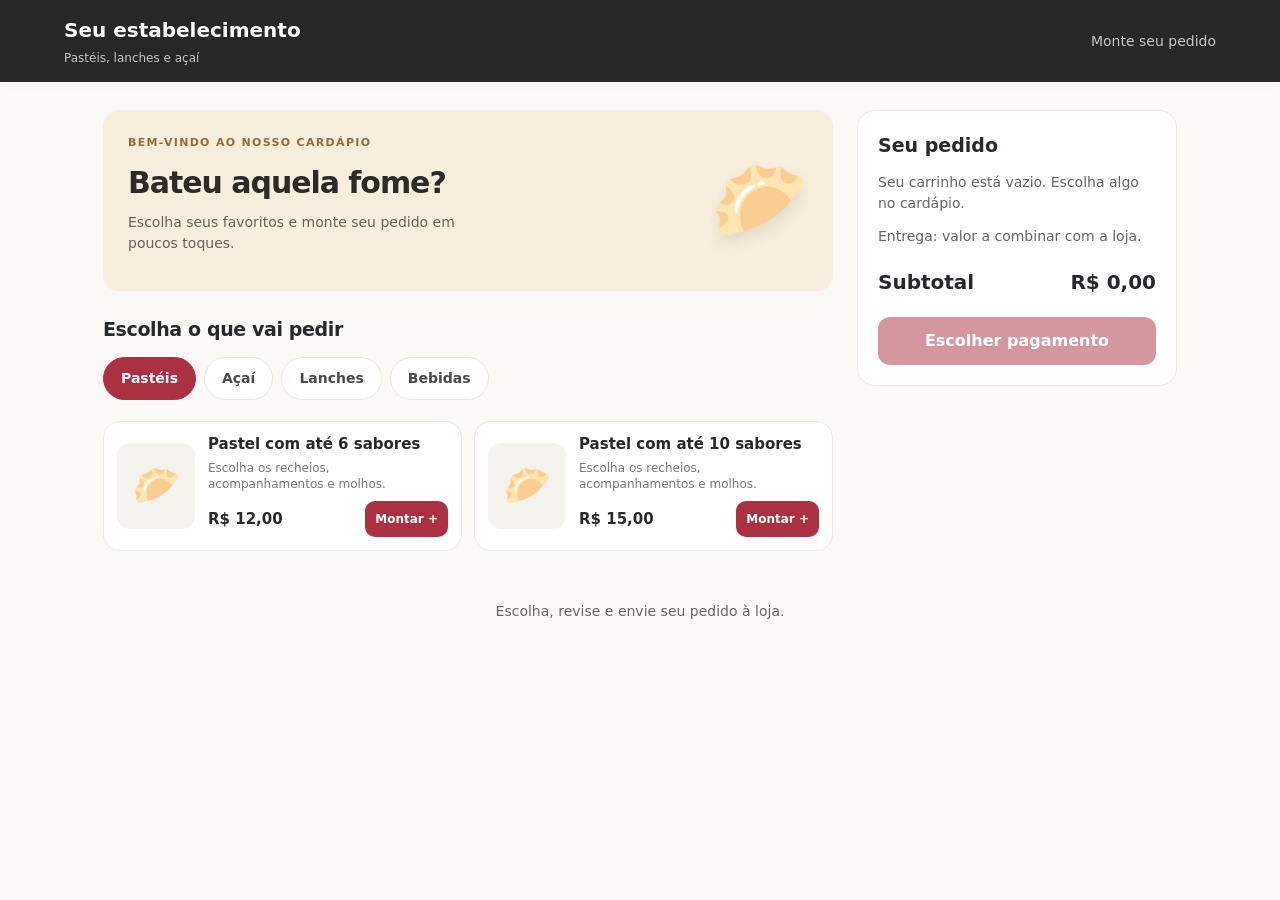
==== commit 774a29ab: "feat: enable mobile cart and responsive styling on live storefront" ====
--- a/index.html
+++ b/index.html
@@ -2,7 +2,7 @@
 *{box-sizing:border-box}body{margin:0;background:#f5f5f5;color:#242020;font:16px/1.5 system-ui}header{background:#771b25;color:white;padding:22px 5%;display:flex;justify-content:space-between;align-items:center}h1,h2,h3,p{margin:0 0 12px}h1{font-size:26px}button,input,textarea{font:inherit}button{cursor:pointer;border:0;border-radius:10px;padding:12px 16px;background:#771b25;color:white;font-weight:650}button:disabled{opacity:.5;cursor:default}button.secondary{background:#eee;color:#333}main{max-width:1250px;margin:auto;padding:28px;display:grid;grid-template-columns:1fr 350px;gap:30px}.intro{display:flex;align-items:center;justify-content:space-between;background:#ffe7a0;border-radius:16px;padding:24px;margin-bottom:24px}.intro img{width:145px;height:135px;object-fit:cover;border-radius:12px}.intro h2{font-size:30px}nav{display:flex;gap:8px;flex-wrap:wrap;margin-bottom:24px}nav button{background:white;color:#333}nav button.active{background:#771b25;color:white}.grid{display:grid;grid-template-columns:repeat(2,1fr);gap:14px}.card,aside{background:white;border:1px solid #e5e1e1;border-radius:14px;padding:20px}.card{display:flex;flex-direction:column;align-items:start}.card p{color:#666;font-size:14px;flex:1}.card strong{margin-bottom:14px;font-size:18px}.card button{width:100%}aside{position:sticky;top:20px;align-self:start}.muted{color:#686363;font-size:14px}.line{padding:14px 0;border-bottom:1px solid #eee}.qty{display:flex;gap:12px;align-items:center;margin-top:10px}.qty button{padding:4px 12px}.total{display:flex;justify-content:space-between;margin:20px 0;font-size:20px;font-weight:750}dialog{border:0;border-radius:18px;padding:25px;width:min(650px,94vw);max-height:90vh;overflow:auto}dialog::backdrop{background:#0009}.close{float:right;background:#eee;color:#333;padding:6px 12px}label{display:block;margin:12px 0 5px}input,textarea{width:100%;padding:11px;border:1px solid #bbb;border-radius:8px}input[type=checkbox],input[type=radio]{width:auto}.payment-option{padding:14px;background:#f5f5f5;border-radius:10px} [hidden]{display:none!important}.options{display:grid;grid-template-columns:1fr 1fr;gap:5px}.options label{background:#f5f5f5;padding:9px;border-radius:8px;margin:0;font-size:14px}.actions{display:flex;gap:10px;margin-top:20px;flex-wrap:wrap}.fields{display:grid;grid-template-columns:1fr 1fr;gap:0 15px}pre{white-space:pre-wrap;overflow-wrap:anywhere;background:#dcf8d3;color:#152b18;border:1px solid #c6e6bd;padding:20px;border-radius:10px;font:15px/1.55 system-ui}pre strong{font-weight:750}#review{width:min(540px,94vw)}.error{color:#a01929}.wide{width:100%}details{margin-top:20px}summary{cursor:pointer;font-size:14px}footer{text-align:center;padding:22px;color:#666;font-size:14px}@media(max-width:800px){main{grid-template-columns:1fr;padding:16px;gap:20px}aside{position:static}.intro{padding:18px}.intro h2{font-size:24px}.intro img{width:100px;height:100px}.grid{gap:10px}.card{padding:15px}.fields{grid-template-columns:1fr}header{padding:18px}h1{font-size:22px}}@media(max-width:400px){.grid{grid-template-columns:1fr}.options{grid-template-columns:1fr}}
 
 body{background:#f6f7f9;color:#253044}header{background:#fff;color:#253044;border-bottom:1px solid #e8ebf0}header span{font-size:14px;color:#727b8b}.intro{background:#fff;border:1px solid #e8ebf0;box-shadow:0 8px 24px #26324b06}.intro h2{font-size:28px}.card,aside{border-color:#e8ebf0;border-radius:18px;box-shadow:0 6px 20px #26324b04}.card{transition:transform .15s,box-shadow .15s}.card:hover{transform:translateY(-2px);box-shadow:0 12px 25px #26324b0c}.card p{color:#727b8b}button{background:#aa3042;border-radius:12px;transition:background .15s,transform .15s}button:hover{filter:brightness(.96)}button:focus-visible,input:focus-visible,textarea:focus-visible{outline:3px solid #bd718666;outline-offset:3px}nav button{border:1px solid #e8ebf0}nav button.active{background:#aa3042;border-color:#aa3042}dialog{padding:28px;border-radius:24px;box-shadow:0 24px 80px #19253f30}dialog::backdrop{background:#17223866;backdrop-filter:blur(4px)}input,textarea{border-color:#dce1e8;background:#fff}input[type=checkbox],input[type=radio]{accent-color:#aa3042}.options label{background:#fff;border:1px solid #e4e8ed;padding:12px;transition:border-color .15s}.options label:has(input:checked){border-color:#aa3042;background:#fff3f5}.options label:has(input:disabled:not(:checked)){opacity:.45}.counter{font-size:14px;color:#68758a;margin:4px 0 12px}.counter.full{color:#aa3042}.payment-option{display:flex;gap:14px;align-items:center;background:#fff;border:1px solid #e4e8ed;padding:16px;cursor:pointer;transition:.15s}.payment-option:has(input:checked){border-color:#aa3042;background:#fff3f5;box-shadow:0 0 0 1px #aa3042}.pay-icon{display:flex;align-items:center;justify-content:center;width:46px;height:46px;flex-shrink:0;background:#f2f4f8;border-radius:12px;font-size:25px}.pay-icon.pix{color:#168a7e;background:#e7f7f2}.pay-text{flex:1}.pay-text strong,.pay-text small{display:block}.pay-text small{color:#738096;font-size:14px;font-weight:400}.checkout-section{margin:20px 0;border-bottom:1px solid #e9edf2;padding-bottom:18px}.checkout-section h3{font-size:16px;margin-bottom:10px}.checkout-section p{margin:6px 0;font-size:15px}.checkout-item{padding:12px 0}.checkout-item+.checkout-item{border-top:1px solid #edf0f5}.checkout-item p{color:#66748a;font-size:14px}.checkout-total{display:flex;justify-content:space-between;font-size:22px;font-weight:750;margin-bottom:8px}.checkout-code{font-size:14px;color:#738096}#review{width:min(600px,94vw)}#review .actions{display:grid;grid-template-columns:1fr 1fr}#review #send{grid-column:1/-1;background:#16834d}#review #copy{grid-column:1/-1;background:#f4f6f9;color:#69758a}@media(prefers-reduced-motion:reduce){*{transition:none!important}}@media(max-width:500px){dialog{padding:20px}.intro h2{font-size:24px}.pay-icon{width:40px;height:40px}.card h3{font-size:17px}}
-.fulfillment{border:0;padding:0;margin:20px 0}.fulfillment legend{font-weight:650;margin-bottom:6px}.fulfillment .payment-option{margin:10px 0} .brand{display:flex;align-items:center;gap:16px}.brand img{width:64px;height:64px;border-radius:16px;object-fit:contain;background:white;border:1px solid #e8ebf0}.brand p{margin:4px 0 0}.config-status{max-width:1200px;margin:16px auto;padding:0 24px}#newOrder{grid-column:1/-1;background:white;color:#69758a;border:1px solid #e4e8ed}@media(max-width:600px){header{gap:12px;align-items:flex-start}header>span{display:none}.brand img{width:52px;height:52px}.brand h1{font-size:22px}} :root{--brand-primary:#aa3042}button,nav button.active{background:var(--brand-primary)}.payment-option:has(input:checked),.options label:has(input:checked){border-color:var(--brand-primary)}input[type=radio],input[type=checkbox]{accent-color:var(--brand-primary)} </style><style id="mobile-v02">
+.fulfillment{border:0;padding:0;margin:20px 0}.fulfillment legend{font-weight:650;margin-bottom:6px}.fulfillment .payment-option{margin:10px 0} .brand{display:flex;align-items:center;gap:16px}.brand img{width:64px;height:64px;border-radius:16px;object-fit:contain;background:white;border:1px solid #e8ebf0}.brand p{margin:4px 0 0}.config-status{max-width:1200px;margin:16px auto;padding:0 24px}#newOrder{grid-column:1/-1;background:white;color:#69758a;border:1px solid #e4e8ed}@media(max-width:600px){header{gap:12px;align-items:flex-start}header>span{display:none}.brand img{width:52px;height:52px}.brand h1{font-size:22px}} :root{--brand-primary:#aa3042}button,nav button.active{background:var(--brand-primary)}.payment-option:has(input:checked),.options label:has(input:checked){border-color:var(--brand-primary)}input[type=radio],input[type=checkbox]{accent-color:var(--brand-primary)} </style><link rel="stylesheet" href="./assets/mobile-first.css"><style id="mobile-v02">
 :root{--brand-primary:#aa3042}
 body{background:#faf9f6;color:#262a2d}
 header{background:#252824;color:#fff;border-bottom:0;padding:15px 5%}
@@ -126,4 +126,4 @@
 async function initialize(){render();try{const response=await fetch('./config/estabelecimento.json',{cache:'no-store'});if(!response.ok)throw Error('config');const config=await response.json();if(config.schemaVersion!==1||typeof config.id!=='string'||!config.id||typeof config.name!=='string'||!config.name.trim())throw Error('config');business=config;shopName=config.name.trim();$('businessName').textContent=shopName;$('businessDescription').textContent=config.description||'';document.title=shopName+' · Pedidos';if(config.theme?.primary&&/^#[0-9a-f]{6}$/i.test(config.theme.primary))document.documentElement.style.setProperty('--brand-primary',config.theme.primary);if(config.logo?.url){const url=new URL(config.logo.url,location.href);if(url.protocol==='https:'||url.origin===location.origin){$('businessLogo').src=url.href;$('businessLogo').alt=config.logo.alt||shopName;$('businessLogo').hidden=false;$('businessLogo').onerror=()=>{$('businessLogo').hidden=true}}}restoreDraft();$('configStatus').hidden=true;render()}catch{$('businessName').textContent='Cardápio indisponível';$('configStatus').hidden=false;$('configStatus').textContent='Não foi possível carregar as informações da loja. Atualize a página para tentar novamente.'}}
 
 initialize();
-</script></html>
+</script><script defer src="./assets/mobile-cart.js"></script></html>
--- a/assets/mobile-first.css
+++ b/assets/mobile-first.css
@@ -0,0 +1,39 @@
+/* Mobile-first V0.2: visual layer only; order engine remains unchanged. */
+:root{--mobile-surface:#fff;--mobile-ink:#252b31}
+html{scroll-behavior:smooth}
+body{background:#f8f8f6;color:var(--mobile-ink)}
+header{padding:16px max(16px,calc((100vw - 1180px)/2));box-shadow:0 2px 12px #15151508}
+.brand img{border-radius:14px}
+main{max-width:1180px}
+.intro{background:linear-gradient(125deg,#fff0dd,#fff8ed);border:0}
+.intro h2{letter-spacing:-.035em}
+nav button{border-radius:999px;white-space:nowrap;font-size:14px;padding:11px 17px}
+.card{border-radius:18px;overflow:hidden}
+.card strong{color:var(--brand-primary)}
+.card button,.wide{min-height:46px}
+#mobileCartBar{display:none}
+@media(max-width:800px){
+  body{padding-bottom:90px}
+  header{padding:13px 16px}
+  main{display:block;padding:14px 14px 24px}
+  .intro{padding:18px;margin-bottom:16px;min-height:126px}
+  .intro h2{font-size:25px;line-height:1.15}
+  .intro img{width:90px;height:90px}
+  nav{flex-wrap:nowrap;overflow-x:auto;scrollbar-width:none;padding:3px 0 12px;margin-bottom:10px;gap:7px}
+  nav::-webkit-scrollbar{display:none}
+  .grid{grid-template-columns:repeat(2,minmax(0,1fr));gap:10px}
+  .card{padding:14px;min-width:0}
+  .card h3{font-size:16px;line-height:1.25}
+  .card p{font-size:13px}
+  .card strong{font-size:16px}
+  aside{margin-top:22px;scroll-margin-top:15px}
+  #mobileCartBar{display:flex;position:fixed;z-index:15;bottom:0;left:0;right:0;align-items:center;justify-content:space-between;gap:12px;padding:11px 16px calc(11px + env(safe-area-inset-bottom));background:#fff;box-shadow:0 -5px 25px #18202218;border-top:1px solid #eee}
+  #mobileCartBar[hidden]{display:none!important}
+  #mobileCartBar .mobile-cart-copy{display:flex;flex-direction:column;min-width:0;line-height:1.25}
+  #mobileCartBar .mobile-cart-copy small{font-size:12px;color:#697181}
+  #mobileCartBar .mobile-cart-copy strong{font-size:17px}
+  #mobileCartBar button{min-height:46px;white-space:nowrap}
+  dialog{max-height:92dvh;width:calc(100% - 20px);padding:20px}
+  dialog .actions button{min-height:48px}
+}
+@media(max-width:370px){.grid{grid-template-columns:1fr}}
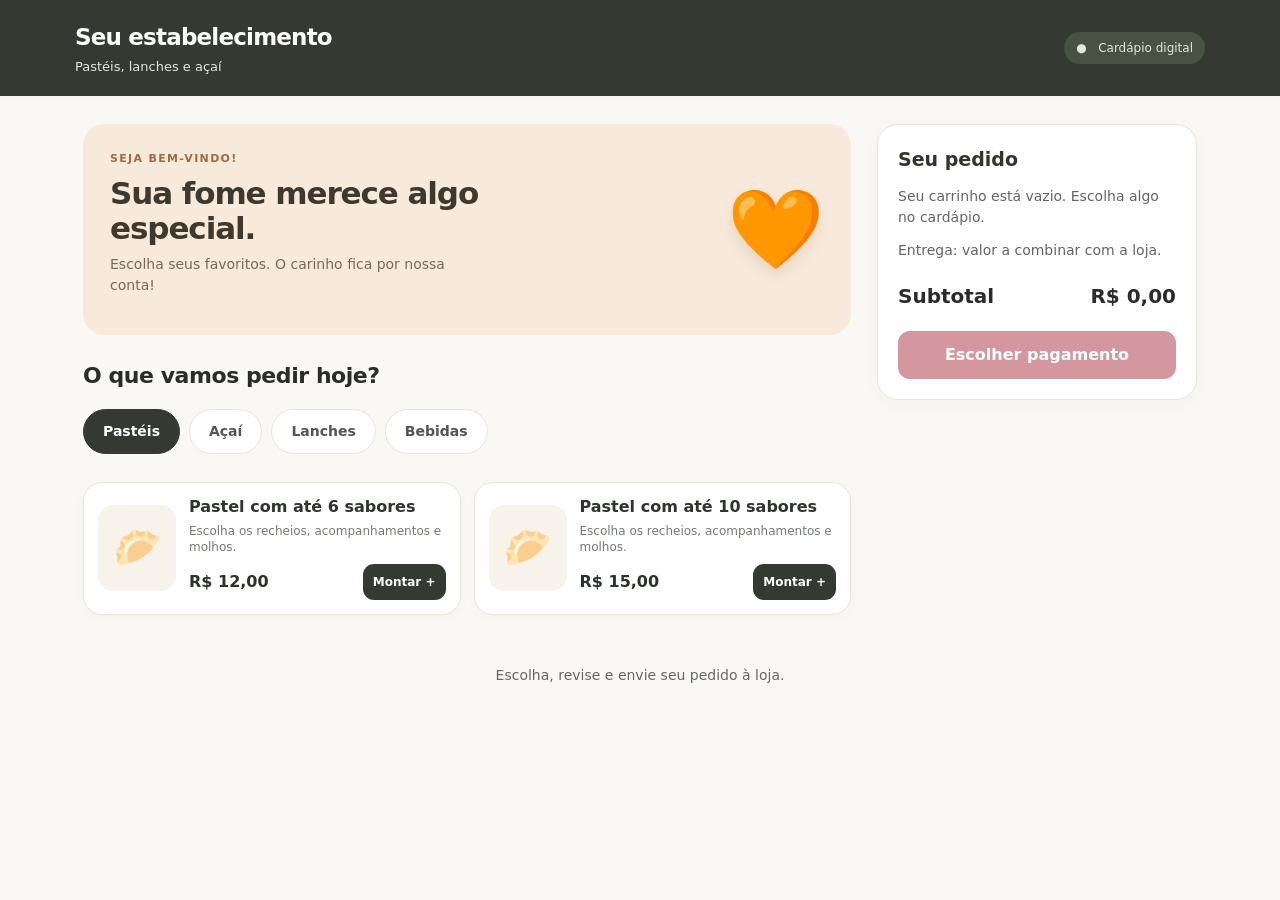
==== commit 3f69293c: "feat: apply warm Sabor da Vila inspired V0.3 design while retaining order flow" ====
--- a/index.html
+++ b/index.html
@@ -2,7 +2,56 @@
 *{box-sizing:border-box}body{margin:0;background:#f5f5f5;color:#242020;font:16px/1.5 system-ui}header{background:#771b25;color:white;padding:22px 5%;display:flex;justify-content:space-between;align-items:center}h1,h2,h3,p{margin:0 0 12px}h1{font-size:26px}button,input,textarea{font:inherit}button{cursor:pointer;border:0;border-radius:10px;padding:12px 16px;background:#771b25;color:white;font-weight:650}button:disabled{opacity:.5;cursor:default}button.secondary{background:#eee;color:#333}main{max-width:1250px;margin:auto;padding:28px;display:grid;grid-template-columns:1fr 350px;gap:30px}.intro{display:flex;align-items:center;justify-content:space-between;background:#ffe7a0;border-radius:16px;padding:24px;margin-bottom:24px}.intro img{width:145px;height:135px;object-fit:cover;border-radius:12px}.intro h2{font-size:30px}nav{display:flex;gap:8px;flex-wrap:wrap;margin-bottom:24px}nav button{background:white;color:#333}nav button.active{background:#771b25;color:white}.grid{display:grid;grid-template-columns:repeat(2,1fr);gap:14px}.card,aside{background:white;border:1px solid #e5e1e1;border-radius:14px;padding:20px}.card{display:flex;flex-direction:column;align-items:start}.card p{color:#666;font-size:14px;flex:1}.card strong{margin-bottom:14px;font-size:18px}.card button{width:100%}aside{position:sticky;top:20px;align-self:start}.muted{color:#686363;font-size:14px}.line{padding:14px 0;border-bottom:1px solid #eee}.qty{display:flex;gap:12px;align-items:center;margin-top:10px}.qty button{padding:4px 12px}.total{display:flex;justify-content:space-between;margin:20px 0;font-size:20px;font-weight:750}dialog{border:0;border-radius:18px;padding:25px;width:min(650px,94vw);max-height:90vh;overflow:auto}dialog::backdrop{background:#0009}.close{float:right;background:#eee;color:#333;padding:6px 12px}label{display:block;margin:12px 0 5px}input,textarea{width:100%;padding:11px;border:1px solid #bbb;border-radius:8px}input[type=checkbox],input[type=radio]{width:auto}.payment-option{padding:14px;background:#f5f5f5;border-radius:10px} [hidden]{display:none!important}.options{display:grid;grid-template-columns:1fr 1fr;gap:5px}.options label{background:#f5f5f5;padding:9px;border-radius:8px;margin:0;font-size:14px}.actions{display:flex;gap:10px;margin-top:20px;flex-wrap:wrap}.fields{display:grid;grid-template-columns:1fr 1fr;gap:0 15px}pre{white-space:pre-wrap;overflow-wrap:anywhere;background:#dcf8d3;color:#152b18;border:1px solid #c6e6bd;padding:20px;border-radius:10px;font:15px/1.55 system-ui}pre strong{font-weight:750}#review{width:min(540px,94vw)}.error{color:#a01929}.wide{width:100%}details{margin-top:20px}summary{cursor:pointer;font-size:14px}footer{text-align:center;padding:22px;color:#666;font-size:14px}@media(max-width:800px){main{grid-template-columns:1fr;padding:16px;gap:20px}aside{position:static}.intro{padding:18px}.intro h2{font-size:24px}.intro img{width:100px;height:100px}.grid{gap:10px}.card{padding:15px}.fields{grid-template-columns:1fr}header{padding:18px}h1{font-size:22px}}@media(max-width:400px){.grid{grid-template-columns:1fr}.options{grid-template-columns:1fr}}
 
 body{background:#f6f7f9;color:#253044}header{background:#fff;color:#253044;border-bottom:1px solid #e8ebf0}header span{font-size:14px;color:#727b8b}.intro{background:#fff;border:1px solid #e8ebf0;box-shadow:0 8px 24px #26324b06}.intro h2{font-size:28px}.card,aside{border-color:#e8ebf0;border-radius:18px;box-shadow:0 6px 20px #26324b04}.card{transition:transform .15s,box-shadow .15s}.card:hover{transform:translateY(-2px);box-shadow:0 12px 25px #26324b0c}.card p{color:#727b8b}button{background:#aa3042;border-radius:12px;transition:background .15s,transform .15s}button:hover{filter:brightness(.96)}button:focus-visible,input:focus-visible,textarea:focus-visible{outline:3px solid #bd718666;outline-offset:3px}nav button{border:1px solid #e8ebf0}nav button.active{background:#aa3042;border-color:#aa3042}dialog{padding:28px;border-radius:24px;box-shadow:0 24px 80px #19253f30}dialog::backdrop{background:#17223866;backdrop-filter:blur(4px)}input,textarea{border-color:#dce1e8;background:#fff}input[type=checkbox],input[type=radio]{accent-color:#aa3042}.options label{background:#fff;border:1px solid #e4e8ed;padding:12px;transition:border-color .15s}.options label:has(input:checked){border-color:#aa3042;background:#fff3f5}.options label:has(input:disabled:not(:checked)){opacity:.45}.counter{font-size:14px;color:#68758a;margin:4px 0 12px}.counter.full{color:#aa3042}.payment-option{display:flex;gap:14px;align-items:center;background:#fff;border:1px solid #e4e8ed;padding:16px;cursor:pointer;transition:.15s}.payment-option:has(input:checked){border-color:#aa3042;background:#fff3f5;box-shadow:0 0 0 1px #aa3042}.pay-icon{display:flex;align-items:center;justify-content:center;width:46px;height:46px;flex-shrink:0;background:#f2f4f8;border-radius:12px;font-size:25px}.pay-icon.pix{color:#168a7e;background:#e7f7f2}.pay-text{flex:1}.pay-text strong,.pay-text small{display:block}.pay-text small{color:#738096;font-size:14px;font-weight:400}.checkout-section{margin:20px 0;border-bottom:1px solid #e9edf2;padding-bottom:18px}.checkout-section h3{font-size:16px;margin-bottom:10px}.checkout-section p{margin:6px 0;font-size:15px}.checkout-item{padding:12px 0}.checkout-item+.checkout-item{border-top:1px solid #edf0f5}.checkout-item p{color:#66748a;font-size:14px}.checkout-total{display:flex;justify-content:space-between;font-size:22px;font-weight:750;margin-bottom:8px}.checkout-code{font-size:14px;color:#738096}#review{width:min(600px,94vw)}#review .actions{display:grid;grid-template-columns:1fr 1fr}#review #send{grid-column:1/-1;background:#16834d}#review #copy{grid-column:1/-1;background:#f4f6f9;color:#69758a}@media(prefers-reduced-motion:reduce){*{transition:none!important}}@media(max-width:500px){dialog{padding:20px}.intro h2{font-size:24px}.pay-icon{width:40px;height:40px}.card h3{font-size:17px}}
-.fulfillment{border:0;padding:0;margin:20px 0}.fulfillment legend{font-weight:650;margin-bottom:6px}.fulfillment .payment-option{margin:10px 0} .brand{display:flex;align-items:center;gap:16px}.brand img{width:64px;height:64px;border-radius:16px;object-fit:contain;background:white;border:1px solid #e8ebf0}.brand p{margin:4px 0 0}.config-status{max-width:1200px;margin:16px auto;padding:0 24px}#newOrder{grid-column:1/-1;background:white;color:#69758a;border:1px solid #e4e8ed}@media(max-width:600px){header{gap:12px;align-items:flex-start}header>span{display:none}.brand img{width:52px;height:52px}.brand h1{font-size:22px}} :root{--brand-primary:#aa3042}button,nav button.active{background:var(--brand-primary)}.payment-option:has(input:checked),.options label:has(input:checked){border-color:var(--brand-primary)}input[type=radio],input[type=checkbox]{accent-color:var(--brand-primary)} </style><link rel="stylesheet" href="./assets/mobile-first.css"><style id="mobile-v02">
+.fulfillment{border:0;padding:0;margin:20px 0}.fulfillment legend{font-weight:650;margin-bottom:6px}.fulfillment .payment-option{margin:10px 0} .brand{display:flex;align-items:center;gap:16px}.brand img{width:64px;height:64px;border-radius:16px;object-fit:contain;background:white;border:1px solid #e8ebf0}.brand p{margin:4px 0 0}.config-status{max-width:1200px;margin:16px auto;padding:0 24px}#newOrder{grid-column:1/-1;background:white;color:#69758a;border:1px solid #e4e8ed}@media(max-width:600px){header{gap:12px;align-items:flex-start}header>span{display:none}.brand img{width:52px;height:52px}.brand h1{font-size:22px}} :root{--brand-primary:#aa3042}button,nav button.active{background:var(--brand-primary)}.payment-option:has(input:checked),.options label:has(input:checked){border-color:var(--brand-primary)}input[type=radio],input[type=checkbox]{accent-color:var(--brand-primary)} </style><link rel="stylesheet" href="./assets/mobile-first.css"><style id="v03-warm">
+:root{--warm-forest:#343a31;--warm-cream:#faf8f4;--warm-sand:#f8eadb;--warm-ink:#292c29;--warm-border:#e9e4dc}
+html{background:var(--warm-cream)}body{background:var(--warm-cream)!important;color:var(--warm-ink)!important}
+header{background:var(--warm-forest)!important;color:#fff!important;padding:20px max(18px,calc((100vw - 1130px)/2))!important;border:0!important;gap:12px}
+header .brand{gap:13px}header .brand h1{font-size:23px!important;letter-spacing:-.035em;color:#fff!important;margin-bottom:2px!important}
+header .brand p{font-size:13px!important;color:#e4e8db!important;margin:0!important}
+header .brand img{width:60px;height:60px;border-radius:50%!important;border:3px solid #e9e2d1!important;object-fit:cover;background:#f5e7d2!important}
+.header-service{font-size:12px!important;color:#e2e9d8!important;white-space:nowrap;background:#465343;border-radius:999px;padding:7px 12px}
+main{max-width:1170px!important;gap:26px!important}
+.intro{background:var(--warm-sand)!important;border:0!important;border-radius:21px!important;padding:27px!important;min-height:180px;box-shadow:none!important}
+.hero-eyebrow{color:#9a6b46!important;letter-spacing:.1em;font-size:11px!important}
+.intro h2{color:#3e382e!important;font-size:31px!important;line-height:1.15;max-width:430px}
+.intro p{color:#77685a!important;font-size:14px!important;max-width:430px}
+.hero-symbol{font-size:78px!important}
+.section-heading{color:#292c29;font-size:22px!important;margin:24px 0 15px!important}
+nav{margin-bottom:14px!important;gap:9px!important}
+nav button{border:1px solid var(--warm-border)!important;border-radius:999px!important;background:#fff!important;color:#505650!important;padding:11px 19px!important;font-weight:650}
+nav button.active{background:var(--warm-forest)!important;border-color:var(--warm-forest)!important;color:#fff!important}
+.grid{gap:13px!important}
+.card{border:1px solid var(--warm-border)!important;border-radius:19px!important;padding:14px!important;background:#fff!important;box-shadow:0 3px 13px #2d281c07!important}
+.card h3{color:#30342f!important;font-size:16px!important}
+.card p{color:#747b72!important;font-size:12px!important}
+.product-icon{background:#f7f2ea!important;border-radius:15px!important}
+.product-bottom strong{color:#2b312b!important;font-size:16px!important}
+.product-bottom button,.card button{background:var(--warm-forest)!important;color:#fff!important;border-radius:11px!important;font-weight:700}
+aside{background:#fff!important;border:1px solid var(--warm-border)!important;border-radius:21px!important;box-shadow:0 4px 18px #27241a08!important}
+aside h2{color:#30362e!important}
+#mobileCartBar{background:var(--warm-forest)!important;border-radius:16px!important;box-shadow:0 10px 30px #1c281d30!important}
+#mobileCartBar button{background:var(--warm-forest)!important}
+dialog{border-radius:22px!important;border:1px solid var(--warm-border)!important}
+button:focus-visible,a:focus-visible,input:focus-visible{outline:3px solid #b58d55!important;outline-offset:2px}
+@media(max-width:800px){
+ header{padding:14px 16px!important}
+ header .brand h1{font-size:19px!important}
+ header .brand img{width:51px;height:51px}
+ .header-service{font-size:0!important;padding:7px!important}
+ .header-service::before{content:"●";font-size:12px;color:#a5d6a7}
+ main{padding:15px!important}
+ .intro{min-height:156px!important;padding:21px!important;margin-bottom:20px!important}
+ .intro h2{font-size:26px!important;max-width:260px}
+ .intro p{font-size:13px!important;max-width:260px}
+ .hero-symbol{font-size:54px!important}
+ .section-heading{font-size:20px!important}
+ .grid{grid-template-columns:1fr!important;gap:11px!important}
+ .card{gap:13px!important;padding:12px!important}
+ .product-icon{flex-basis:80px!important;width:80px!important;height:88px!important}
+}
+@media(min-width:600px) and (max-width:800px){.grid{grid-template-columns:1fr 1fr!important}.product-icon{flex-basis:65px!important;width:65px!important}}
+@media(prefers-reduced-motion:reduce){*{scroll-behavior:auto!important}}
+</style><style id="mobile-v02">
 :root{--brand-primary:#aa3042}
 body{background:#faf9f6;color:#262a2d}
 header{background:#252824;color:#fff;border-bottom:0;padding:15px 5%}
@@ -44,7 +93,7 @@
 aside{margin-top:22px}
 }
 @media(min-width:600px) and (max-width:800px){.grid{grid-template-columns:1fr 1fr}.product-icon{width:62px;flex-basis:62px}}
-</style><header><div class="brand"><img id="businessLogo" hidden alt=""><div><h1 id="businessName">Carregando cardápio…</h1><p id="businessDescription" class="muted"></p></div></div><span>Monte seu pedido</span></header><p id="configStatus" class="config-status" role="status">Carregando informações do estabelecimento…</p><main><section><div class="intro"><div><span class="hero-eyebrow">BEM-VINDO AO NOSSO CARDÁPIO</span><h2>Bateu aquela fome?</h2><p>Escolha seus favoritos e monte seu pedido em poucos toques.</p></div><div class="hero-symbol" aria-hidden="true">🥟</div></div><h2 class="section-heading">Escolha o que vai pedir</h2><nav id="nav" aria-label="Categorias"></nav><div id="products" class="grid"></div></section><aside><h2>Seu pedido</h2><div id="cart"></div><p class="muted">Entrega: valor a combinar com a loja.</p><div class="total"><span>Subtotal</span><span id="total"></span></div><button class="wide" id="checkout">Escolher pagamento</button></aside></main><footer>Escolha, revise e envie seu pedido à loja.</footer><dialog id="custom"><button class="close" type="button" onclick="this.parentElement.close()" aria-label="Fechar">×</button><form id="customForm"><h2 id="customTitle"></h2><div id="choices"></div><label for="notes">Observações do item</label><textarea id="notes" rows="2" maxlength="400" placeholder="Alguma preferência?"></textarea><p id="customError" class="error" role="alert"></p><div class="actions"><button type="submit">Adicionar ao pedido · <span id="customPrice"></span></button></div></form></dialog><dialog id="payment"><button class="close" type="button" onclick="this.parentElement.close()" aria-label="Fechar">×</button><h2>Como deseja pagar?</h2><form id="paymentForm"><label class="payment-option"><span class="pay-icon pix" aria-hidden="true">◈</span><span class="pay-text"><strong>PIX</strong><small>Rápido e prático</small></span><input type="radio" name="method" value="PIX" required></label><label class="payment-option"><span class="pay-icon " aria-hidden="true">💳</span><span class="pay-text"><strong>Cartão de crédito</strong><small>Pague no crédito</small></span><input type="radio" name="method" value="CARTÃO DE CRÉDITO"></label><label class="payment-option"><span class="pay-icon " aria-hidden="true">💳</span><span class="pay-text"><strong>Cartão de débito</strong><small>Pague no débito</small></span><input type="radio" name="method" value="CARTÃO DE DÉBITO"></label><label class="payment-option"><span class="pay-icon " aria-hidden="true">💵</span><span class="pay-text"><strong>Dinheiro</strong><small>Informe se precisa de troco</small></span><input type="radio" name="method" value="DINHEIRO"></label><div id="cashFields" hidden><label for="needsChange"><input id="needsChange" type="checkbox"> Preciso de troco</label><div id="cashAmountBox" hidden><label for="cashAmount">Troco para quanto? (R$)</label><input id="cashAmount" type="number" min="0.01" step="0.01" inputmode="decimal" placeholder="Ex.: 50,00"><p class="muted">O troco final depende do valor da entrega, que será confirmado pela loja.</p></div></div><p class="muted">A escolha será informada à loja. Não há cobrança pelo site.</p><p id="paymentError" class="error" role="alert"></p><button type="submit">Continuar para dados de entrega</button></form></dialog><dialog id="delivery"><button class="close" type="button" onclick="this.parentElement.close()" aria-label="Fechar">×</button><h2>Seus dados</h2><form id="deliveryForm"><div class="fields"><div><label for="name">Nome do cliente *</label><input id="name" name="name" required autocomplete="name" maxlength="100"></div><div><label for="phone">Telefone de contato *</label><input id="phone" name="phone" type="tel" required autocomplete="tel" maxlength="15" inputmode="numeric" placeholder="(81) 99999-9999" pattern="\([1-9][0-9]\) 9[0-9]{4}-[0-9]{4}" title="Informe DDD com 2 dígitos e celular com 9 dígitos, começando por 9."></div></div><fieldset class="fulfillment"><legend>Como deseja receber?</legend><label class="payment-option"><span aria-hidden="true">🛵</span><span class="pay-text"><strong>Entrega</strong><small>Receber no seu endereço</small></span><input type="radio" name="fulfillment" value="delivery" required></label><label class="payment-option"><span aria-hidden="true">🛍️</span><span class="pay-text"><strong>Retirada</strong><small>Buscar na loja</small></span><input type="radio" name="fulfillment" value="pickup"></label></fieldset><div id="addressFields" class="fields" hidden><div><label for="street">Rua *</label><input id="street" name="street" disabled autocomplete="address-line1" maxlength="150"></div><div><label for="number">Número da casa *</label><input id="number" name="number" disabled placeholder="Número ou S/N" maxlength="20"></div><div><label for="district">Bairro *</label><input id="district" name="district" disabled maxlength="100"></div><div><label for="reference">Ponto de referência</label><input id="reference" name="reference" disabled maxlength="150"></div></div><p class="muted">Seus dados são usados no pedido e salvos neste navegador para recuperar o preenchimento.</p><p id="deliveryError" class="error" role="alert"></p><div class="actions"><button type="button" id="backPayment" class="secondary">Voltar ao pagamento</button><button type="submit">Revisar pedido</button></div></form></dialog><dialog id="review"><button class="close" type="button" onclick="this.parentElement.close()" aria-label="Fechar">×</button><h2>Revise seu pedido</h2><div id="checkoutSummary"></div><p class="muted">Tudo certo? Envie seu pedido pelo WhatsApp e aguarde a confirmação da loja.</p><p id="sendError" class="error" role="alert"></p><div class="actions"><button id="newOrder" class="secondary">Fazer novo pedido</button><button id="send">Enviar pelo WhatsApp</button><button id="copy" class="secondary">Copiar comanda</button><button id="editPayment" class="secondary">Editar pagamento</button><button id="edit" class="secondary">Editar entrega</button></div></dialog><script>
+</style><header><div class="brand"><img id="businessLogo" hidden alt=""><div><h1 id="businessName">Carregando cardápio…</h1><p id="businessDescription" class="muted"></p></div></div><span class="header-service">● &nbsp; Cardápio digital</span></header><p id="configStatus" class="config-status" role="status">Carregando informações do estabelecimento…</p><main><section><div class="intro"><div><span class="hero-eyebrow">SEJA BEM-VINDO!</span><h2>Sua fome merece algo especial.</h2><p>Escolha seus favoritos. O carinho fica por nossa conta!</p></div><div class="hero-symbol" aria-hidden="true">🧡</div></div><h2 class="section-heading">O que vamos pedir hoje?</h2><nav id="nav" aria-label="Categorias"></nav><div id="products" class="grid"></div></section><aside><h2>Seu pedido</h2><div id="cart"></div><p class="muted">Entrega: valor a combinar com a loja.</p><div class="total"><span>Subtotal</span><span id="total"></span></div><button class="wide" id="checkout">Escolher pagamento</button></aside></main><footer>Escolha, revise e envie seu pedido à loja.</footer><dialog id="custom"><button class="close" type="button" onclick="this.parentElement.close()" aria-label="Fechar">×</button><form id="customForm"><h2 id="customTitle"></h2><div id="choices"></div><label for="notes">Observações do item</label><textarea id="notes" rows="2" maxlength="400" placeholder="Alguma preferência?"></textarea><p id="customError" class="error" role="alert"></p><div class="actions"><button type="submit">Adicionar ao pedido · <span id="customPrice"></span></button></div></form></dialog><dialog id="payment"><button class="close" type="button" onclick="this.parentElement.close()" aria-label="Fechar">×</button><h2>Como deseja pagar?</h2><form id="paymentForm"><label class="payment-option"><span class="pay-icon pix" aria-hidden="true">◈</span><span class="pay-text"><strong>PIX</strong><small>Rápido e prático</small></span><input type="radio" name="method" value="PIX" required></label><label class="payment-option"><span class="pay-icon " aria-hidden="true">💳</span><span class="pay-text"><strong>Cartão de crédito</strong><small>Pague no crédito</small></span><input type="radio" name="method" value="CARTÃO DE CRÉDITO"></label><label class="payment-option"><span class="pay-icon " aria-hidden="true">💳</span><span class="pay-text"><strong>Cartão de débito</strong><small>Pague no débito</small></span><input type="radio" name="method" value="CARTÃO DE DÉBITO"></label><label class="payment-option"><span class="pay-icon " aria-hidden="true">💵</span><span class="pay-text"><strong>Dinheiro</strong><small>Informe se precisa de troco</small></span><input type="radio" name="method" value="DINHEIRO"></label><div id="cashFields" hidden><label for="needsChange"><input id="needsChange" type="checkbox"> Preciso de troco</label><div id="cashAmountBox" hidden><label for="cashAmount">Troco para quanto? (R$)</label><input id="cashAmount" type="number" min="0.01" step="0.01" inputmode="decimal" placeholder="Ex.: 50,00"><p class="muted">O troco final depende do valor da entrega, que será confirmado pela loja.</p></div></div><p class="muted">A escolha será informada à loja. Não há cobrança pelo site.</p><p id="paymentError" class="error" role="alert"></p><button type="submit">Continuar para dados de entrega</button></form></dialog><dialog id="delivery"><button class="close" type="button" onclick="this.parentElement.close()" aria-label="Fechar">×</button><h2>Seus dados</h2><form id="deliveryForm"><div class="fields"><div><label for="name">Nome do cliente *</label><input id="name" name="name" required autocomplete="name" maxlength="100"></div><div><label for="phone">Telefone de contato *</label><input id="phone" name="phone" type="tel" required autocomplete="tel" maxlength="15" inputmode="numeric" placeholder="(81) 99999-9999" pattern="\([1-9][0-9]\) 9[0-9]{4}-[0-9]{4}" title="Informe DDD com 2 dígitos e celular com 9 dígitos, começando por 9."></div></div><fieldset class="fulfillment"><legend>Como deseja receber?</legend><label class="payment-option"><span aria-hidden="true">🛵</span><span class="pay-text"><strong>Entrega</strong><small>Receber no seu endereço</small></span><input type="radio" name="fulfillment" value="delivery" required></label><label class="payment-option"><span aria-hidden="true">🛍️</span><span class="pay-text"><strong>Retirada</strong><small>Buscar na loja</small></span><input type="radio" name="fulfillment" value="pickup"></label></fieldset><div id="addressFields" class="fields" hidden><div><label for="street">Rua *</label><input id="street" name="street" disabled autocomplete="address-line1" maxlength="150"></div><div><label for="number">Número da casa *</label><input id="number" name="number" disabled placeholder="Número ou S/N" maxlength="20"></div><div><label for="district">Bairro *</label><input id="district" name="district" disabled maxlength="100"></div><div><label for="reference">Ponto de referência</label><input id="reference" name="reference" disabled maxlength="150"></div></div><p class="muted">Seus dados são usados no pedido e salvos neste navegador para recuperar o preenchimento.</p><p id="deliveryError" class="error" role="alert"></p><div class="actions"><button type="button" id="backPayment" class="secondary">Voltar ao pagamento</button><button type="submit">Revisar pedido</button></div></form></dialog><dialog id="review"><button class="close" type="button" onclick="this.parentElement.close()" aria-label="Fechar">×</button><h2>Revise seu pedido</h2><div id="checkoutSummary"></div><p class="muted">Tudo certo? Envie seu pedido pelo WhatsApp e aguarde a confirmação da loja.</p><p id="sendError" class="error" role="alert"></p><div class="actions"><button id="newOrder" class="secondary">Fazer novo pedido</button><button id="send">Enviar pelo WhatsApp</button><button id="copy" class="secondary">Copiar comanda</button><button id="editPayment" class="secondary">Editar pagamento</button><button id="edit" class="secondary">Editar entrega</button></div></dialog><script>
 let business=null;
 const STORE_WHATSAPP=()=>business?.whatsapp||'';
 const money=v=>v.toLocaleString('pt-BR',{style:'currency',currency:'BRL'});
@@ -70,7 +119,7 @@
 $('customForm').addEventListener('input',syncLimits);
 
 $('customForm').onsubmit=e=>{e.preventDefault();let f=vals('flavors'),s=vals('sides'),c=vals('sauces'),fr=vals('fruits'),ex=vals('extras');let repeats=[...$('customForm').querySelectorAll('[name=repeat]')].filter(x=>Number(x.value)>0);let r=repeats.reduce((t,x)=>t+Number(x.value),0);let error='';if(selected[4]==='pastel'){if(!f.length)error='Escolha pelo menos um recheio.';else if(f.length+r>selected[5])error='A quantidade de sabores ultrapassa o limite deste pastel.';else if(repeats.some(x=>!f.includes(x.dataset.flavor)))error='Selecione o recheio antes de pedir a repetição.'}else if(s.length>selected[5]||c.length>(selected[5]===4?1:2)||fr.length>2)error='A quantidade de acompanhamentos ou caldas ultrapassa o limite.';if(error){$('customError').textContent=error;return}let details=[];for(const [label,v] of [['Sabores',f],['Frutas',fr],['Acompanhamentos',s],[selected[4]==='acai'?'Caldas':'Molhos',c],['Adicionais',ex]])if(v.length)details.push(label+': '+v.join(', '));if(r)details.push('Repetições: '+repeats.map(x=>x.dataset.flavor+' +'+x.value).join(', '));if($('customForm').querySelector('[name=mayo]:checked'))details.push('Adicional: Maionese temperada extra');if($('notes').value.trim())details.push('Observação: '+$('notes').value.trim());add(selected[0],price(),details.join(' • '));$('custom').close()};
-function add(name,price,details){let same=cart.find(x=>x.name===name&&x.details===details&&x.price===price);if(same)same.qty++;else cart.push({name,price,details,qty:1});render()}
+function add(name,price,details){let same=cart.find(x=>x.name===name&&x.details===details&&x.price===price);if(same)same.qty++;else cart.push({name,price,details,qty:1});render();if(typeof suggestDrink==='function')suggestDrink(name)}
 
 const subtotal=()=>cart.reduce((t,p)=>t+p.qty*p.price,0);
 function validatePayment(method,needsChange,amount,total){if(!['PIX','CARTÃO DE CRÉDITO','CARTÃO DE DÉBITO','DINHEIRO'].includes(method))return 'Escolha uma forma de pagamento.';if(method==='DINHEIRO'&&needsChange&&(!Number.isFinite(amount)||amount<total||amount<=0))return 'Informe um valor para troco igual ou maior que o subtotal.';return ''}
@@ -126,4 +175,4 @@
 async function initialize(){render();try{const response=await fetch('./config/estabelecimento.json',{cache:'no-store'});if(!response.ok)throw Error('config');const config=await response.json();if(config.schemaVersion!==1||typeof config.id!=='string'||!config.id||typeof config.name!=='string'||!config.name.trim())throw Error('config');business=config;shopName=config.name.trim();$('businessName').textContent=shopName;$('businessDescription').textContent=config.description||'';document.title=shopName+' · Pedidos';if(config.theme?.primary&&/^#[0-9a-f]{6}$/i.test(config.theme.primary))document.documentElement.style.setProperty('--brand-primary',config.theme.primary);if(config.logo?.url){const url=new URL(config.logo.url,location.href);if(url.protocol==='https:'||url.origin===location.origin){$('businessLogo').src=url.href;$('businessLogo').alt=config.logo.alt||shopName;$('businessLogo').hidden=false;$('businessLogo').onerror=()=>{$('businessLogo').hidden=true}}}restoreDraft();$('configStatus').hidden=true;render()}catch{$('businessName').textContent='Cardápio indisponível';$('configStatus').hidden=false;$('configStatus').textContent='Não foi possível carregar as informações da loja. Atualize a página para tentar novamente.'}}
 
 initialize();
-</script><script defer src="./assets/mobile-cart.js"></script></html>
+</script><script defer src="./assets/mobile-cart.js"></script><script defer src="./assets/drink-suggestion.js"></script></html>
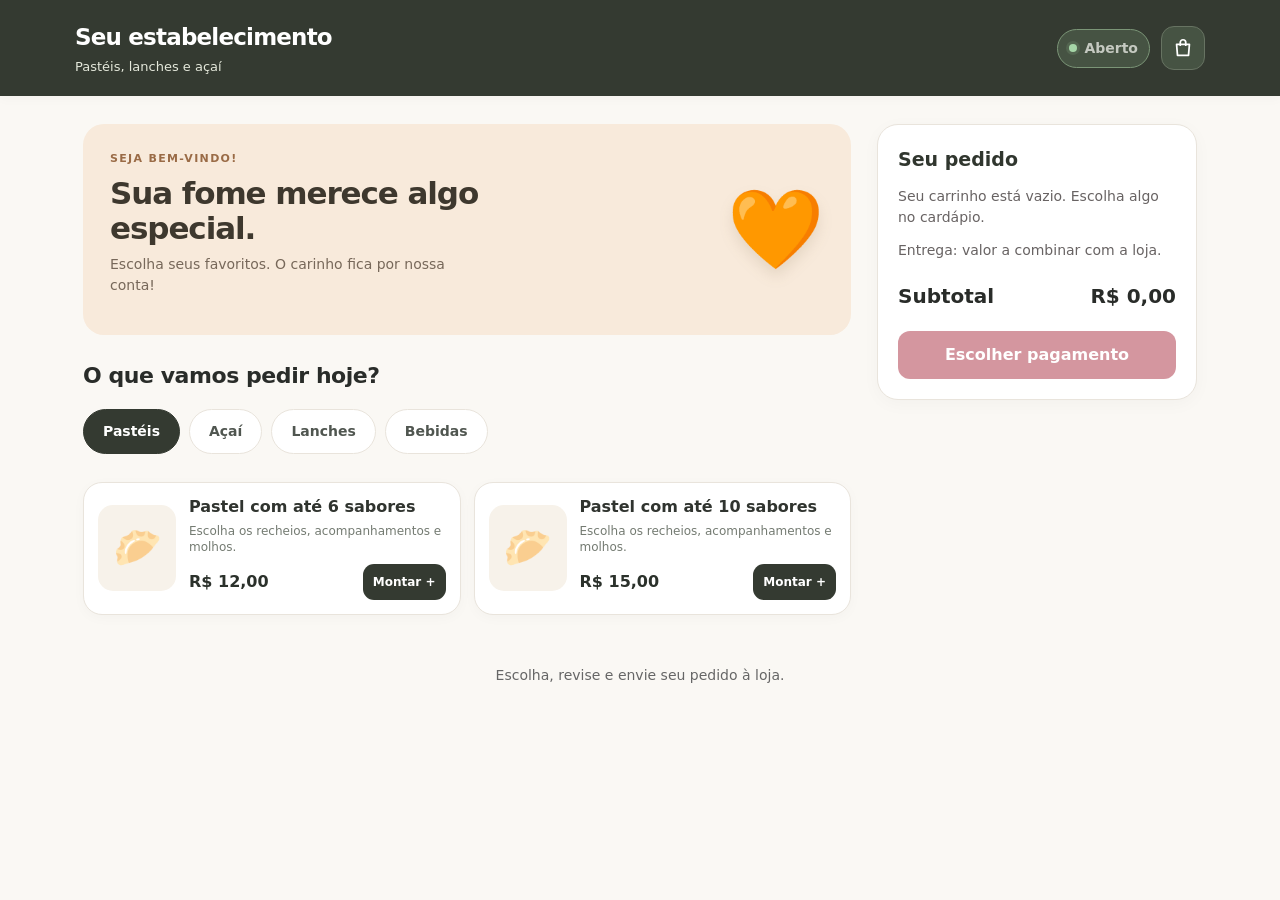
==== commit 0a8ba6b4: "feat: add store status and live cart icon in header; ensure cart bar contrast" ====
--- a/index.html
+++ b/index.html
@@ -2,7 +2,22 @@
 *{box-sizing:border-box}body{margin:0;background:#f5f5f5;color:#242020;font:16px/1.5 system-ui}header{background:#771b25;color:white;padding:22px 5%;display:flex;justify-content:space-between;align-items:center}h1,h2,h3,p{margin:0 0 12px}h1{font-size:26px}button,input,textarea{font:inherit}button{cursor:pointer;border:0;border-radius:10px;padding:12px 16px;background:#771b25;color:white;font-weight:650}button:disabled{opacity:.5;cursor:default}button.secondary{background:#eee;color:#333}main{max-width:1250px;margin:auto;padding:28px;display:grid;grid-template-columns:1fr 350px;gap:30px}.intro{display:flex;align-items:center;justify-content:space-between;background:#ffe7a0;border-radius:16px;padding:24px;margin-bottom:24px}.intro img{width:145px;height:135px;object-fit:cover;border-radius:12px}.intro h2{font-size:30px}nav{display:flex;gap:8px;flex-wrap:wrap;margin-bottom:24px}nav button{background:white;color:#333}nav button.active{background:#771b25;color:white}.grid{display:grid;grid-template-columns:repeat(2,1fr);gap:14px}.card,aside{background:white;border:1px solid #e5e1e1;border-radius:14px;padding:20px}.card{display:flex;flex-direction:column;align-items:start}.card p{color:#666;font-size:14px;flex:1}.card strong{margin-bottom:14px;font-size:18px}.card button{width:100%}aside{position:sticky;top:20px;align-self:start}.muted{color:#686363;font-size:14px}.line{padding:14px 0;border-bottom:1px solid #eee}.qty{display:flex;gap:12px;align-items:center;margin-top:10px}.qty button{padding:4px 12px}.total{display:flex;justify-content:space-between;margin:20px 0;font-size:20px;font-weight:750}dialog{border:0;border-radius:18px;padding:25px;width:min(650px,94vw);max-height:90vh;overflow:auto}dialog::backdrop{background:#0009}.close{float:right;background:#eee;color:#333;padding:6px 12px}label{display:block;margin:12px 0 5px}input,textarea{width:100%;padding:11px;border:1px solid #bbb;border-radius:8px}input[type=checkbox],input[type=radio]{width:auto}.payment-option{padding:14px;background:#f5f5f5;border-radius:10px} [hidden]{display:none!important}.options{display:grid;grid-template-columns:1fr 1fr;gap:5px}.options label{background:#f5f5f5;padding:9px;border-radius:8px;margin:0;font-size:14px}.actions{display:flex;gap:10px;margin-top:20px;flex-wrap:wrap}.fields{display:grid;grid-template-columns:1fr 1fr;gap:0 15px}pre{white-space:pre-wrap;overflow-wrap:anywhere;background:#dcf8d3;color:#152b18;border:1px solid #c6e6bd;padding:20px;border-radius:10px;font:15px/1.55 system-ui}pre strong{font-weight:750}#review{width:min(540px,94vw)}.error{color:#a01929}.wide{width:100%}details{margin-top:20px}summary{cursor:pointer;font-size:14px}footer{text-align:center;padding:22px;color:#666;font-size:14px}@media(max-width:800px){main{grid-template-columns:1fr;padding:16px;gap:20px}aside{position:static}.intro{padding:18px}.intro h2{font-size:24px}.intro img{width:100px;height:100px}.grid{gap:10px}.card{padding:15px}.fields{grid-template-columns:1fr}header{padding:18px}h1{font-size:22px}}@media(max-width:400px){.grid{grid-template-columns:1fr}.options{grid-template-columns:1fr}}
 
 body{background:#f6f7f9;color:#253044}header{background:#fff;color:#253044;border-bottom:1px solid #e8ebf0}header span{font-size:14px;color:#727b8b}.intro{background:#fff;border:1px solid #e8ebf0;box-shadow:0 8px 24px #26324b06}.intro h2{font-size:28px}.card,aside{border-color:#e8ebf0;border-radius:18px;box-shadow:0 6px 20px #26324b04}.card{transition:transform .15s,box-shadow .15s}.card:hover{transform:translateY(-2px);box-shadow:0 12px 25px #26324b0c}.card p{color:#727b8b}button{background:#aa3042;border-radius:12px;transition:background .15s,transform .15s}button:hover{filter:brightness(.96)}button:focus-visible,input:focus-visible,textarea:focus-visible{outline:3px solid #bd718666;outline-offset:3px}nav button{border:1px solid #e8ebf0}nav button.active{background:#aa3042;border-color:#aa3042}dialog{padding:28px;border-radius:24px;box-shadow:0 24px 80px #19253f30}dialog::backdrop{background:#17223866;backdrop-filter:blur(4px)}input,textarea{border-color:#dce1e8;background:#fff}input[type=checkbox],input[type=radio]{accent-color:#aa3042}.options label{background:#fff;border:1px solid #e4e8ed;padding:12px;transition:border-color .15s}.options label:has(input:checked){border-color:#aa3042;background:#fff3f5}.options label:has(input:disabled:not(:checked)){opacity:.45}.counter{font-size:14px;color:#68758a;margin:4px 0 12px}.counter.full{color:#aa3042}.payment-option{display:flex;gap:14px;align-items:center;background:#fff;border:1px solid #e4e8ed;padding:16px;cursor:pointer;transition:.15s}.payment-option:has(input:checked){border-color:#aa3042;background:#fff3f5;box-shadow:0 0 0 1px #aa3042}.pay-icon{display:flex;align-items:center;justify-content:center;width:46px;height:46px;flex-shrink:0;background:#f2f4f8;border-radius:12px;font-size:25px}.pay-icon.pix{color:#168a7e;background:#e7f7f2}.pay-text{flex:1}.pay-text strong,.pay-text small{display:block}.pay-text small{color:#738096;font-size:14px;font-weight:400}.checkout-section{margin:20px 0;border-bottom:1px solid #e9edf2;padding-bottom:18px}.checkout-section h3{font-size:16px;margin-bottom:10px}.checkout-section p{margin:6px 0;font-size:15px}.checkout-item{padding:12px 0}.checkout-item+.checkout-item{border-top:1px solid #edf0f5}.checkout-item p{color:#66748a;font-size:14px}.checkout-total{display:flex;justify-content:space-between;font-size:22px;font-weight:750;margin-bottom:8px}.checkout-code{font-size:14px;color:#738096}#review{width:min(600px,94vw)}#review .actions{display:grid;grid-template-columns:1fr 1fr}#review #send{grid-column:1/-1;background:#16834d}#review #copy{grid-column:1/-1;background:#f4f6f9;color:#69758a}@media(prefers-reduced-motion:reduce){*{transition:none!important}}@media(max-width:500px){dialog{padding:20px}.intro h2{font-size:24px}.pay-icon{width:40px;height:40px}.card h3{font-size:17px}}
-.fulfillment{border:0;padding:0;margin:20px 0}.fulfillment legend{font-weight:650;margin-bottom:6px}.fulfillment .payment-option{margin:10px 0} .brand{display:flex;align-items:center;gap:16px}.brand img{width:64px;height:64px;border-radius:16px;object-fit:contain;background:white;border:1px solid #e8ebf0}.brand p{margin:4px 0 0}.config-status{max-width:1200px;margin:16px auto;padding:0 24px}#newOrder{grid-column:1/-1;background:white;color:#69758a;border:1px solid #e4e8ed}@media(max-width:600px){header{gap:12px;align-items:flex-start}header>span{display:none}.brand img{width:52px;height:52px}.brand h1{font-size:22px}} :root{--brand-primary:#aa3042}button,nav button.active{background:var(--brand-primary)}.payment-option:has(input:checked),.options label:has(input:checked){border-color:var(--brand-primary)}input[type=radio],input[type=checkbox]{accent-color:var(--brand-primary)} </style><link rel="stylesheet" href="./assets/mobile-first.css"><style id="v03-warm">
+.fulfillment{border:0;padding:0;margin:20px 0}.fulfillment legend{font-weight:650;margin-bottom:6px}.fulfillment .payment-option{margin:10px 0} .brand{display:flex;align-items:center;gap:16px}.brand img{width:64px;height:64px;border-radius:16px;object-fit:contain;background:white;border:1px solid #e8ebf0}.brand p{margin:4px 0 0}.config-status{max-width:1200px;margin:16px auto;padding:0 24px}#newOrder{grid-column:1/-1;background:white;color:#69758a;border:1px solid #e4e8ed}@media(max-width:600px){header{gap:12px;align-items:flex-start}header>span{display:none}.brand img{width:52px;height:52px}.brand h1{font-size:22px}} :root{--brand-primary:#aa3042}button,nav button.active{background:var(--brand-primary)}.payment-option:has(input:checked),.options label:has(input:checked){border-color:var(--brand-primary)}input[type=radio],input[type=checkbox]{accent-color:var(--brand-primary)} </style><link rel="stylesheet" href="./assets/mobile-first.css"><style id="v03-header-enhancements">
+.header-actions{display:flex;align-items:center;gap:11px}
+.store-status{display:inline-flex;align-items:center;gap:7px;border:1px solid #7b9577;border-radius:999px;padding:8px 11px;background:#465343;color:#e7f5df;font-size:12px;font-weight:700;white-space:nowrap}
+.status-dot{width:8px;height:8px;border-radius:50%;background:#a5d6a7;box-shadow:0 0 0 3px #a5d6a722}
+.store-status.is-closed{background:#4c4140;border-color:#927b78;color:#f6d9d6}
+.store-status.is-closed .status-dot{background:#e4a6a0;box-shadow:0 0 0 3px #e4a6a022}
+.header-cart{position:relative!important;display:inline-flex!important;align-items:center;justify-content:center;min-width:44px;min-height:44px;padding:9px!important;border:1px solid #677362!important;background:#465343!important;border-radius:13px!important;color:#fff!important}
+.header-cart:hover{background:#55644f!important}
+.header-cart-count{position:absolute;right:-7px;top:-8px;min-width:20px;height:20px;padding:0 5px;border-radius:999px;background:#f7dfb4;color:#30352d;display:grid;place-items:center;font-size:11px;font-weight:800;border:2px solid #343a31}
+.header-cart-count[hidden]{display:none!important}
+#mobileCartBar,#mobileCartBar *{color:#fff!important}
+#mobileCartBar{background:#343a31!important;border:1px solid #586455!important}
+#mobileCartBar button{color:#fff!important;background:#343a31!important;border:1px solid #899588!important}
+#mobileCartBar small,#mobileCartBar .mobile-cart-copy small{color:#e0e9dc!important}
+@media(max-width:430px){.header-actions{gap:7px}.store-status{padding:7px 9px}.header-cart{min-width:42px;min-height:42px}}
+</style><style id="v03-warm">
 :root{--warm-forest:#343a31;--warm-cream:#faf8f4;--warm-sand:#f8eadb;--warm-ink:#292c29;--warm-border:#e9e4dc}
 html{background:var(--warm-cream)}body{background:var(--warm-cream)!important;color:var(--warm-ink)!important}
 header{background:var(--warm-forest)!important;color:#fff!important;padding:20px max(18px,calc((100vw - 1130px)/2))!important;border:0!important;gap:12px}
@@ -93,7 +108,7 @@
 aside{margin-top:22px}
 }
 @media(min-width:600px) and (max-width:800px){.grid{grid-template-columns:1fr 1fr}.product-icon{width:62px;flex-basis:62px}}
-</style><header><div class="brand"><img id="businessLogo" hidden alt=""><div><h1 id="businessName">Carregando cardápio…</h1><p id="businessDescription" class="muted"></p></div></div><span class="header-service">● &nbsp; Cardápio digital</span></header><p id="configStatus" class="config-status" role="status">Carregando informações do estabelecimento…</p><main><section><div class="intro"><div><span class="hero-eyebrow">SEJA BEM-VINDO!</span><h2>Sua fome merece algo especial.</h2><p>Escolha seus favoritos. O carinho fica por nossa conta!</p></div><div class="hero-symbol" aria-hidden="true">🧡</div></div><h2 class="section-heading">O que vamos pedir hoje?</h2><nav id="nav" aria-label="Categorias"></nav><div id="products" class="grid"></div></section><aside><h2>Seu pedido</h2><div id="cart"></div><p class="muted">Entrega: valor a combinar com a loja.</p><div class="total"><span>Subtotal</span><span id="total"></span></div><button class="wide" id="checkout">Escolher pagamento</button></aside></main><footer>Escolha, revise e envie seu pedido à loja.</footer><dialog id="custom"><button class="close" type="button" onclick="this.parentElement.close()" aria-label="Fechar">×</button><form id="customForm"><h2 id="customTitle"></h2><div id="choices"></div><label for="notes">Observações do item</label><textarea id="notes" rows="2" maxlength="400" placeholder="Alguma preferência?"></textarea><p id="customError" class="error" role="alert"></p><div class="actions"><button type="submit">Adicionar ao pedido · <span id="customPrice"></span></button></div></form></dialog><dialog id="payment"><button class="close" type="button" onclick="this.parentElement.close()" aria-label="Fechar">×</button><h2>Como deseja pagar?</h2><form id="paymentForm"><label class="payment-option"><span class="pay-icon pix" aria-hidden="true">◈</span><span class="pay-text"><strong>PIX</strong><small>Rápido e prático</small></span><input type="radio" name="method" value="PIX" required></label><label class="payment-option"><span class="pay-icon " aria-hidden="true">💳</span><span class="pay-text"><strong>Cartão de crédito</strong><small>Pague no crédito</small></span><input type="radio" name="method" value="CARTÃO DE CRÉDITO"></label><label class="payment-option"><span class="pay-icon " aria-hidden="true">💳</span><span class="pay-text"><strong>Cartão de débito</strong><small>Pague no débito</small></span><input type="radio" name="method" value="CARTÃO DE DÉBITO"></label><label class="payment-option"><span class="pay-icon " aria-hidden="true">💵</span><span class="pay-text"><strong>Dinheiro</strong><small>Informe se precisa de troco</small></span><input type="radio" name="method" value="DINHEIRO"></label><div id="cashFields" hidden><label for="needsChange"><input id="needsChange" type="checkbox"> Preciso de troco</label><div id="cashAmountBox" hidden><label for="cashAmount">Troco para quanto? (R$)</label><input id="cashAmount" type="number" min="0.01" step="0.01" inputmode="decimal" placeholder="Ex.: 50,00"><p class="muted">O troco final depende do valor da entrega, que será confirmado pela loja.</p></div></div><p class="muted">A escolha será informada à loja. Não há cobrança pelo site.</p><p id="paymentError" class="error" role="alert"></p><button type="submit">Continuar para dados de entrega</button></form></dialog><dialog id="delivery"><button class="close" type="button" onclick="this.parentElement.close()" aria-label="Fechar">×</button><h2>Seus dados</h2><form id="deliveryForm"><div class="fields"><div><label for="name">Nome do cliente *</label><input id="name" name="name" required autocomplete="name" maxlength="100"></div><div><label for="phone">Telefone de contato *</label><input id="phone" name="phone" type="tel" required autocomplete="tel" maxlength="15" inputmode="numeric" placeholder="(81) 99999-9999" pattern="\([1-9][0-9]\) 9[0-9]{4}-[0-9]{4}" title="Informe DDD com 2 dígitos e celular com 9 dígitos, começando por 9."></div></div><fieldset class="fulfillment"><legend>Como deseja receber?</legend><label class="payment-option"><span aria-hidden="true">🛵</span><span class="pay-text"><strong>Entrega</strong><small>Receber no seu endereço</small></span><input type="radio" name="fulfillment" value="delivery" required></label><label class="payment-option"><span aria-hidden="true">🛍️</span><span class="pay-text"><strong>Retirada</strong><small>Buscar na loja</small></span><input type="radio" name="fulfillment" value="pickup"></label></fieldset><div id="addressFields" class="fields" hidden><div><label for="street">Rua *</label><input id="street" name="street" disabled autocomplete="address-line1" maxlength="150"></div><div><label for="number">Número da casa *</label><input id="number" name="number" disabled placeholder="Número ou S/N" maxlength="20"></div><div><label for="district">Bairro *</label><input id="district" name="district" disabled maxlength="100"></div><div><label for="reference">Ponto de referência</label><input id="reference" name="reference" disabled maxlength="150"></div></div><p class="muted">Seus dados são usados no pedido e salvos neste navegador para recuperar o preenchimento.</p><p id="deliveryError" class="error" role="alert"></p><div class="actions"><button type="button" id="backPayment" class="secondary">Voltar ao pagamento</button><button type="submit">Revisar pedido</button></div></form></dialog><dialog id="review"><button class="close" type="button" onclick="this.parentElement.close()" aria-label="Fechar">×</button><h2>Revise seu pedido</h2><div id="checkoutSummary"></div><p class="muted">Tudo certo? Envie seu pedido pelo WhatsApp e aguarde a confirmação da loja.</p><p id="sendError" class="error" role="alert"></p><div class="actions"><button id="newOrder" class="secondary">Fazer novo pedido</button><button id="send">Enviar pelo WhatsApp</button><button id="copy" class="secondary">Copiar comanda</button><button id="editPayment" class="secondary">Editar pagamento</button><button id="edit" class="secondary">Editar entrega</button></div></dialog><script>
+</style><header><div class="brand"><img id="businessLogo" hidden alt=""><div><h1 id="businessName">Carregando cardápio…</h1><p id="businessDescription" class="muted"></p></div></div><div class="header-actions"><span class="store-status" id="storeStatus" role="status"><span class="status-dot"></span><span id="storeStatusText">Aberto</span></span><button type="button" id="headerCartButton" class="header-cart" aria-label="Abrir carrinho, 0 itens" title="Ver carrinho"><svg width="22" height="22" viewBox="0 0 24 24" fill="none" stroke="currentColor" stroke-width="1.9" stroke-linecap="round" stroke-linejoin="round" aria-hidden="true"><path d="M5 8h14l-1 12H6L5 8Z"/><path d="M9 9V6a3 3 0 0 1 6 0v3"/></svg><span id="headerCartCount" class="header-cart-count" hidden>0</span></button></div></header><p id="configStatus" class="config-status" role="status">Carregando informações do estabelecimento…</p><main><section><div class="intro"><div><span class="hero-eyebrow">SEJA BEM-VINDO!</span><h2>Sua fome merece algo especial.</h2><p>Escolha seus favoritos. O carinho fica por nossa conta!</p></div><div class="hero-symbol" aria-hidden="true">🧡</div></div><h2 class="section-heading">O que vamos pedir hoje?</h2><nav id="nav" aria-label="Categorias"></nav><div id="products" class="grid"></div></section><aside><h2>Seu pedido</h2><div id="cart"></div><p class="muted">Entrega: valor a combinar com a loja.</p><div class="total"><span>Subtotal</span><span id="total"></span></div><button class="wide" id="checkout">Escolher pagamento</button></aside></main><footer>Escolha, revise e envie seu pedido à loja.</footer><dialog id="custom"><button class="close" type="button" onclick="this.parentElement.close()" aria-label="Fechar">×</button><form id="customForm"><h2 id="customTitle"></h2><div id="choices"></div><label for="notes">Observações do item</label><textarea id="notes" rows="2" maxlength="400" placeholder="Alguma preferência?"></textarea><p id="customError" class="error" role="alert"></p><div class="actions"><button type="submit">Adicionar ao pedido · <span id="customPrice"></span></button></div></form></dialog><dialog id="payment"><button class="close" type="button" onclick="this.parentElement.close()" aria-label="Fechar">×</button><h2>Como deseja pagar?</h2><form id="paymentForm"><label class="payment-option"><span class="pay-icon pix" aria-hidden="true">◈</span><span class="pay-text"><strong>PIX</strong><small>Rápido e prático</small></span><input type="radio" name="method" value="PIX" required></label><label class="payment-option"><span class="pay-icon " aria-hidden="true">💳</span><span class="pay-text"><strong>Cartão de crédito</strong><small>Pague no crédito</small></span><input type="radio" name="method" value="CARTÃO DE CRÉDITO"></label><label class="payment-option"><span class="pay-icon " aria-hidden="true">💳</span><span class="pay-text"><strong>Cartão de débito</strong><small>Pague no débito</small></span><input type="radio" name="method" value="CARTÃO DE DÉBITO"></label><label class="payment-option"><span class="pay-icon " aria-hidden="true">💵</span><span class="pay-text"><strong>Dinheiro</strong><small>Informe se precisa de troco</small></span><input type="radio" name="method" value="DINHEIRO"></label><div id="cashFields" hidden><label for="needsChange"><input id="needsChange" type="checkbox"> Preciso de troco</label><div id="cashAmountBox" hidden><label for="cashAmount">Troco para quanto? (R$)</label><input id="cashAmount" type="number" min="0.01" step="0.01" inputmode="decimal" placeholder="Ex.: 50,00"><p class="muted">O troco final depende do valor da entrega, que será confirmado pela loja.</p></div></div><p class="muted">A escolha será informada à loja. Não há cobrança pelo site.</p><p id="paymentError" class="error" role="alert"></p><button type="submit">Continuar para dados de entrega</button></form></dialog><dialog id="delivery"><button class="close" type="button" onclick="this.parentElement.close()" aria-label="Fechar">×</button><h2>Seus dados</h2><form id="deliveryForm"><div class="fields"><div><label for="name">Nome do cliente *</label><input id="name" name="name" required autocomplete="name" maxlength="100"></div><div><label for="phone">Telefone de contato *</label><input id="phone" name="phone" type="tel" required autocomplete="tel" maxlength="15" inputmode="numeric" placeholder="(81) 99999-9999" pattern="\([1-9][0-9]\) 9[0-9]{4}-[0-9]{4}" title="Informe DDD com 2 dígitos e celular com 9 dígitos, começando por 9."></div></div><fieldset class="fulfillment"><legend>Como deseja receber?</legend><label class="payment-option"><span aria-hidden="true">🛵</span><span class="pay-text"><strong>Entrega</strong><small>Receber no seu endereço</small></span><input type="radio" name="fulfillment" value="delivery" required></label><label class="payment-option"><span aria-hidden="true">🛍️</span><span class="pay-text"><strong>Retirada</strong><small>Buscar na loja</small></span><input type="radio" name="fulfillment" value="pickup"></label></fieldset><div id="addressFields" class="fields" hidden><div><label for="street">Rua *</label><input id="street" name="street" disabled autocomplete="address-line1" maxlength="150"></div><div><label for="number">Número da casa *</label><input id="number" name="number" disabled placeholder="Número ou S/N" maxlength="20"></div><div><label for="district">Bairro *</label><input id="district" name="district" disabled maxlength="100"></div><div><label for="reference">Ponto de referência</label><input id="reference" name="reference" disabled maxlength="150"></div></div><p class="muted">Seus dados são usados no pedido e salvos neste navegador para recuperar o preenchimento.</p><p id="deliveryError" class="error" role="alert"></p><div class="actions"><button type="button" id="backPayment" class="secondary">Voltar ao pagamento</button><button type="submit">Revisar pedido</button></div></form></dialog><dialog id="review"><button class="close" type="button" onclick="this.parentElement.close()" aria-label="Fechar">×</button><h2>Revise seu pedido</h2><div id="checkoutSummary"></div><p class="muted">Tudo certo? Envie seu pedido pelo WhatsApp e aguarde a confirmação da loja.</p><p id="sendError" class="error" role="alert"></p><div class="actions"><button id="newOrder" class="secondary">Fazer novo pedido</button><button id="send">Enviar pelo WhatsApp</button><button id="copy" class="secondary">Copiar comanda</button><button id="editPayment" class="secondary">Editar pagamento</button><button id="edit" class="secondary">Editar entrega</button></div></dialog><script>
 let business=null;
 const STORE_WHATSAPP=()=>business?.whatsapp||'';
 const money=v=>v.toLocaleString('pt-BR',{style:'currency',currency:'BRL'});
